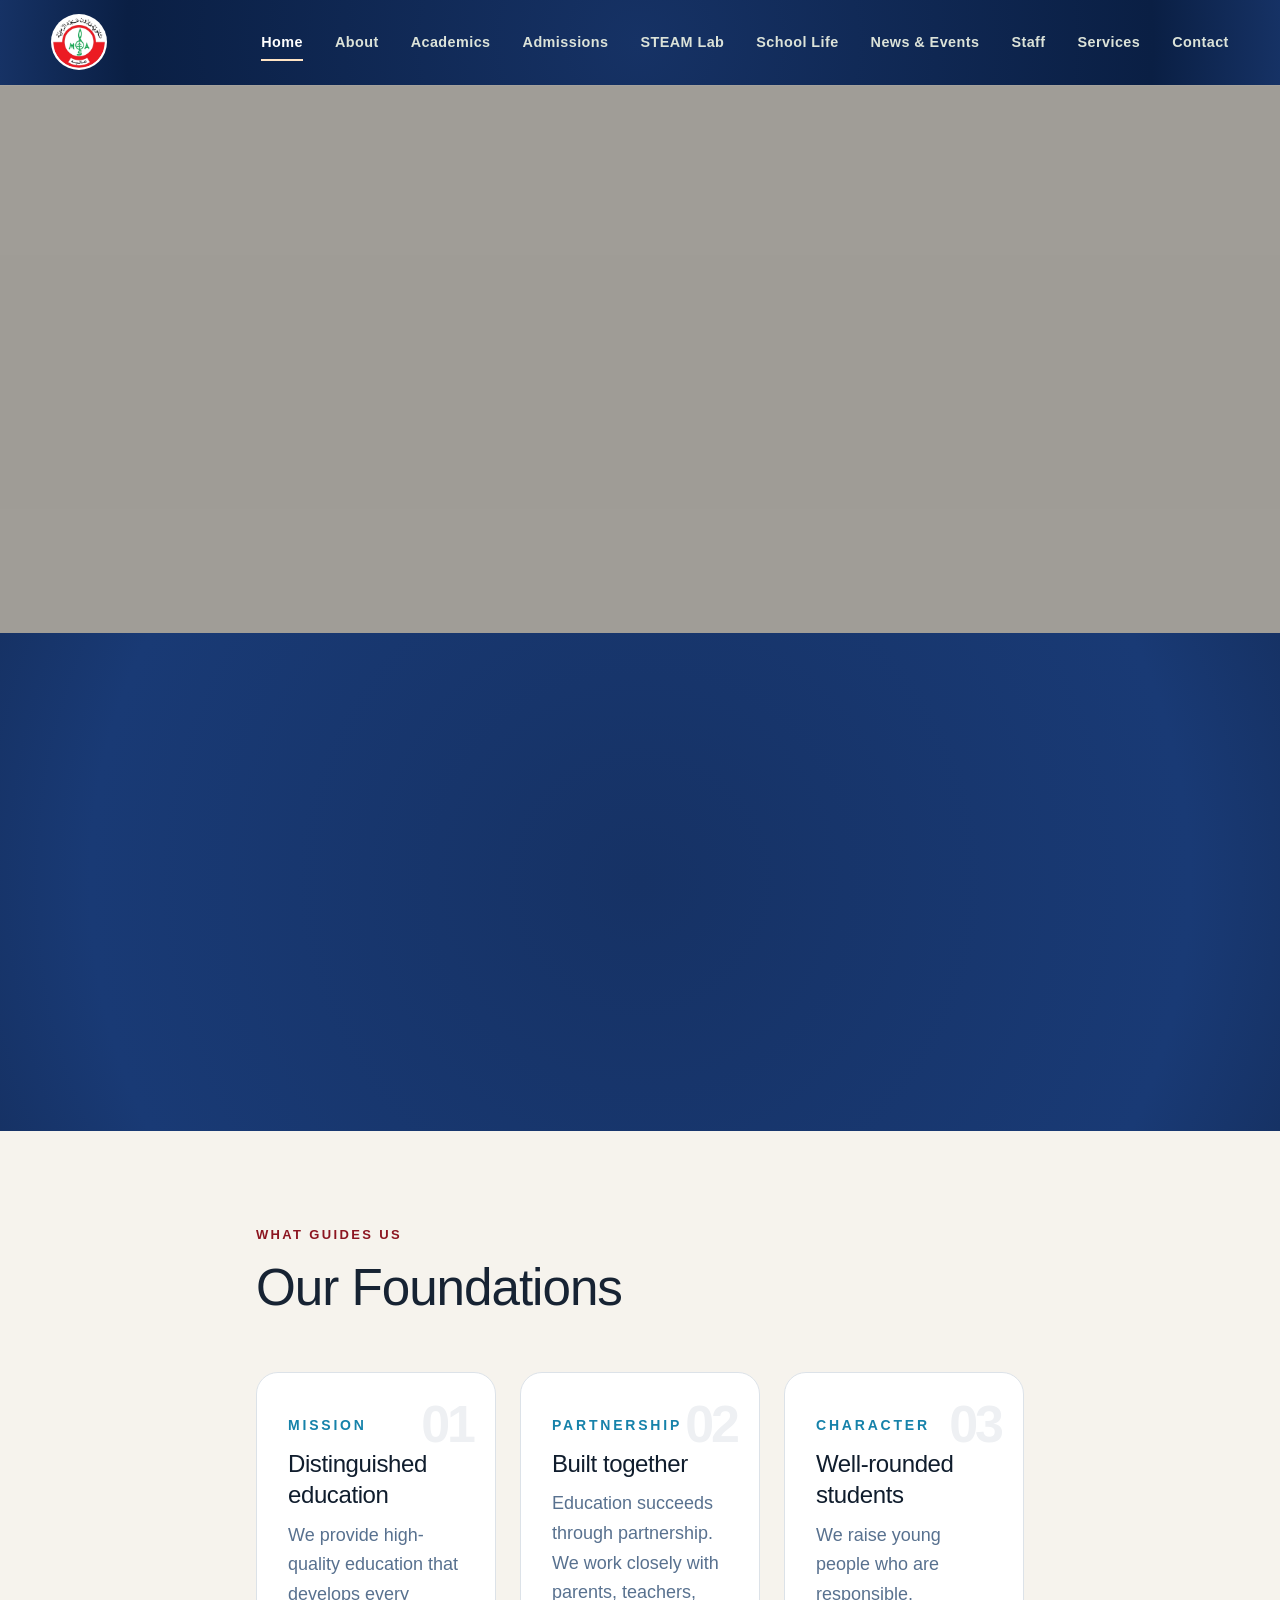
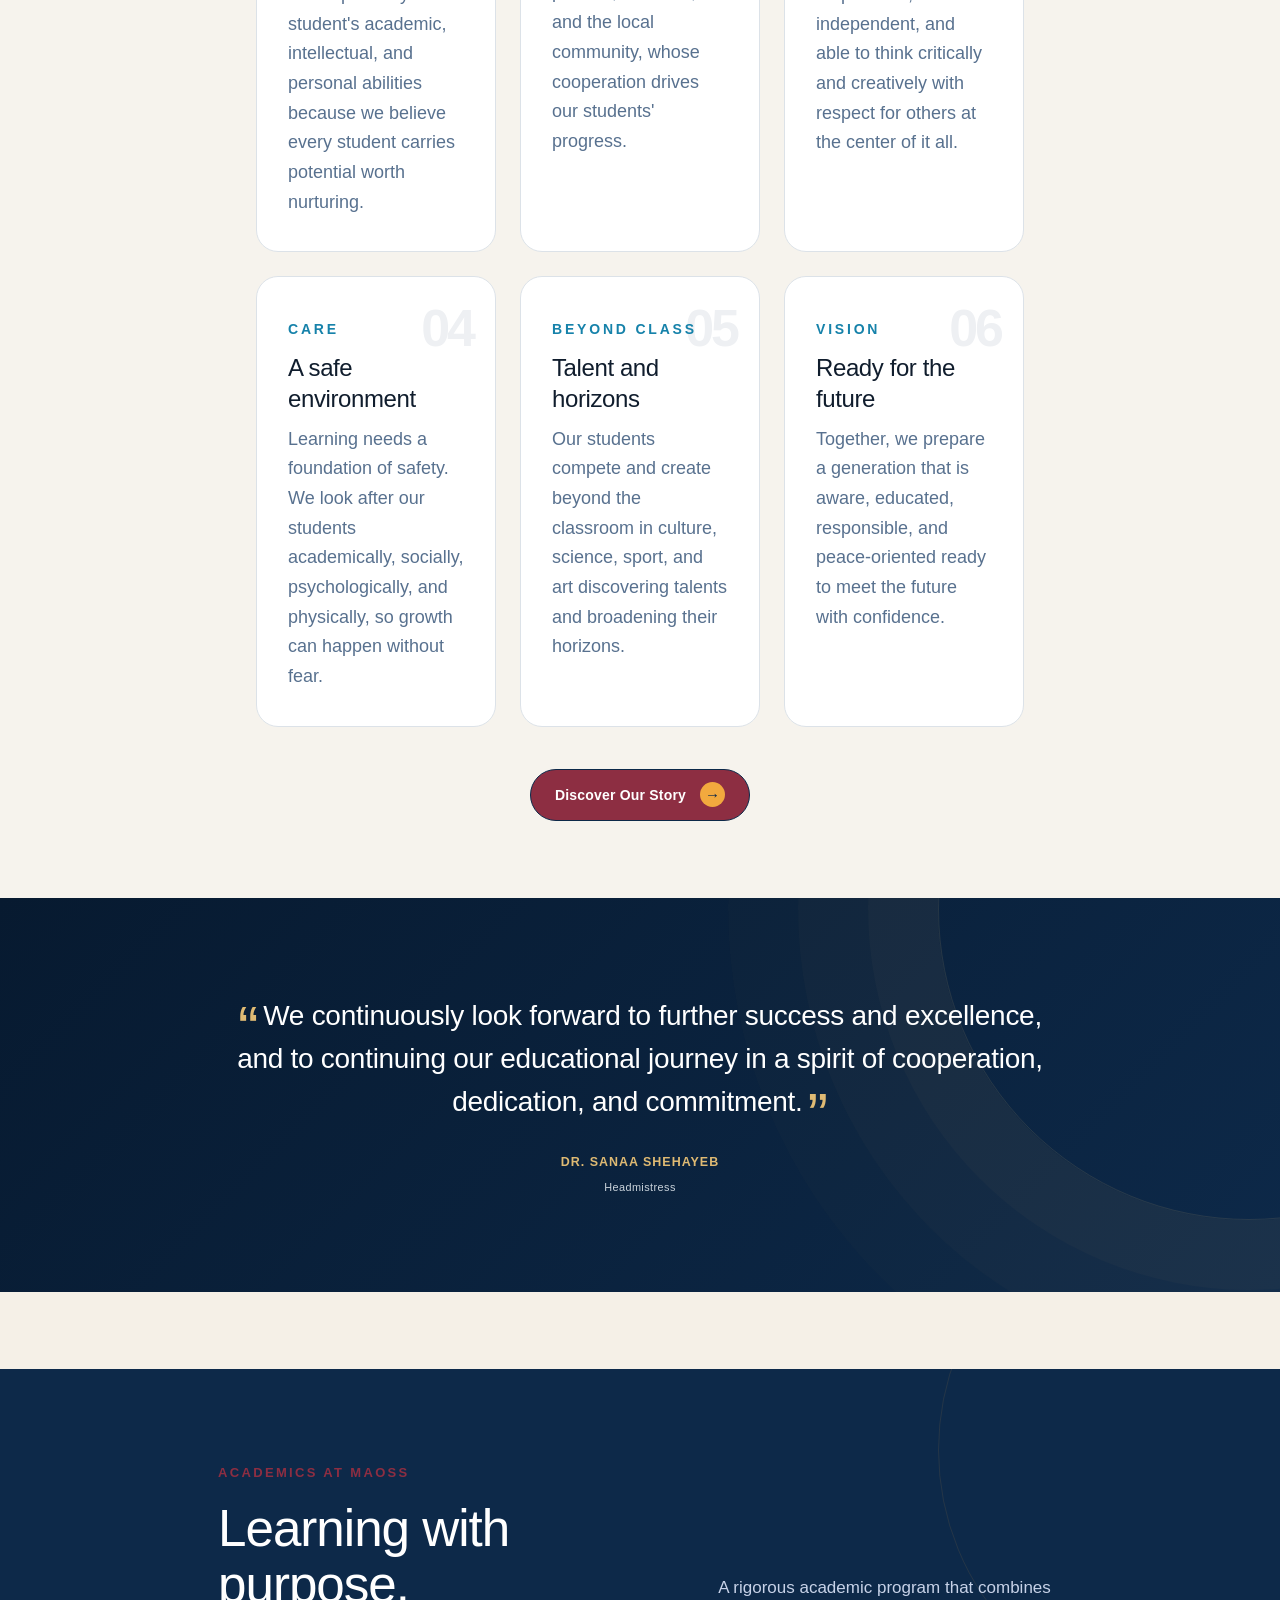
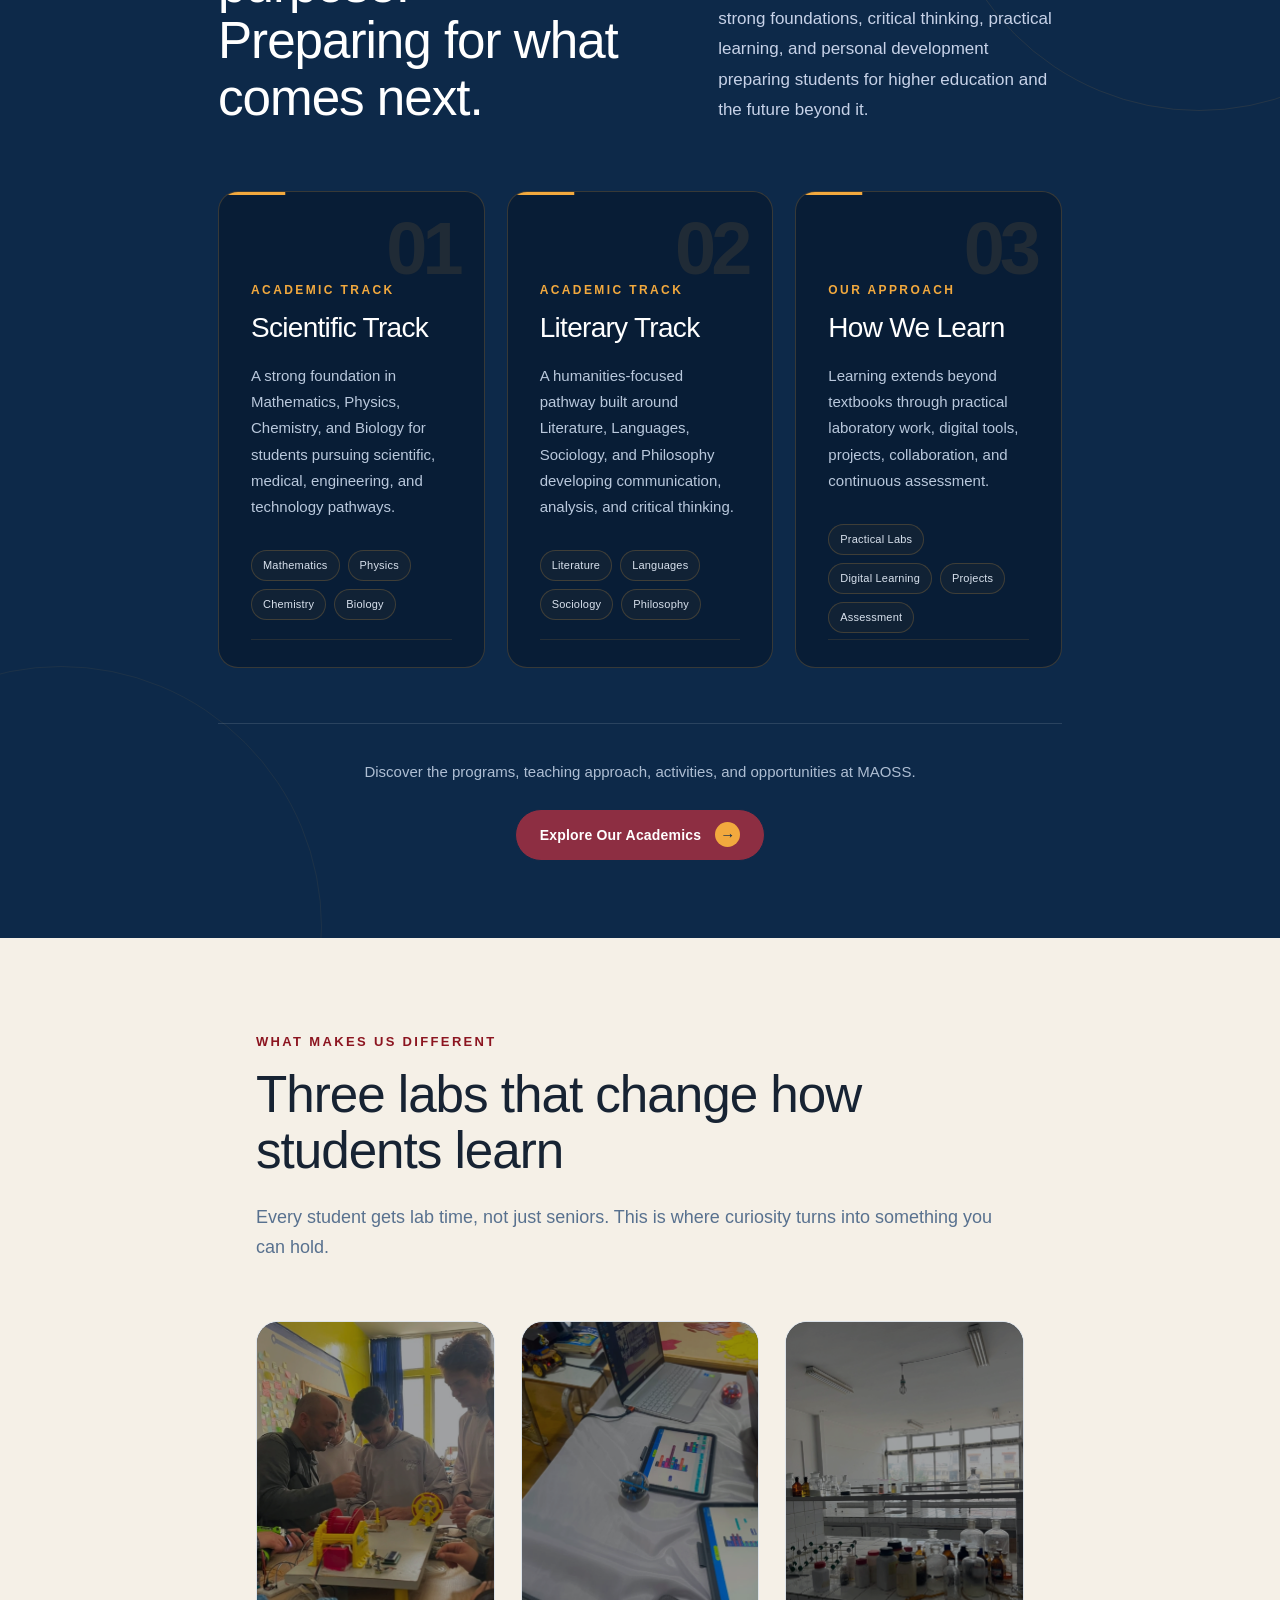
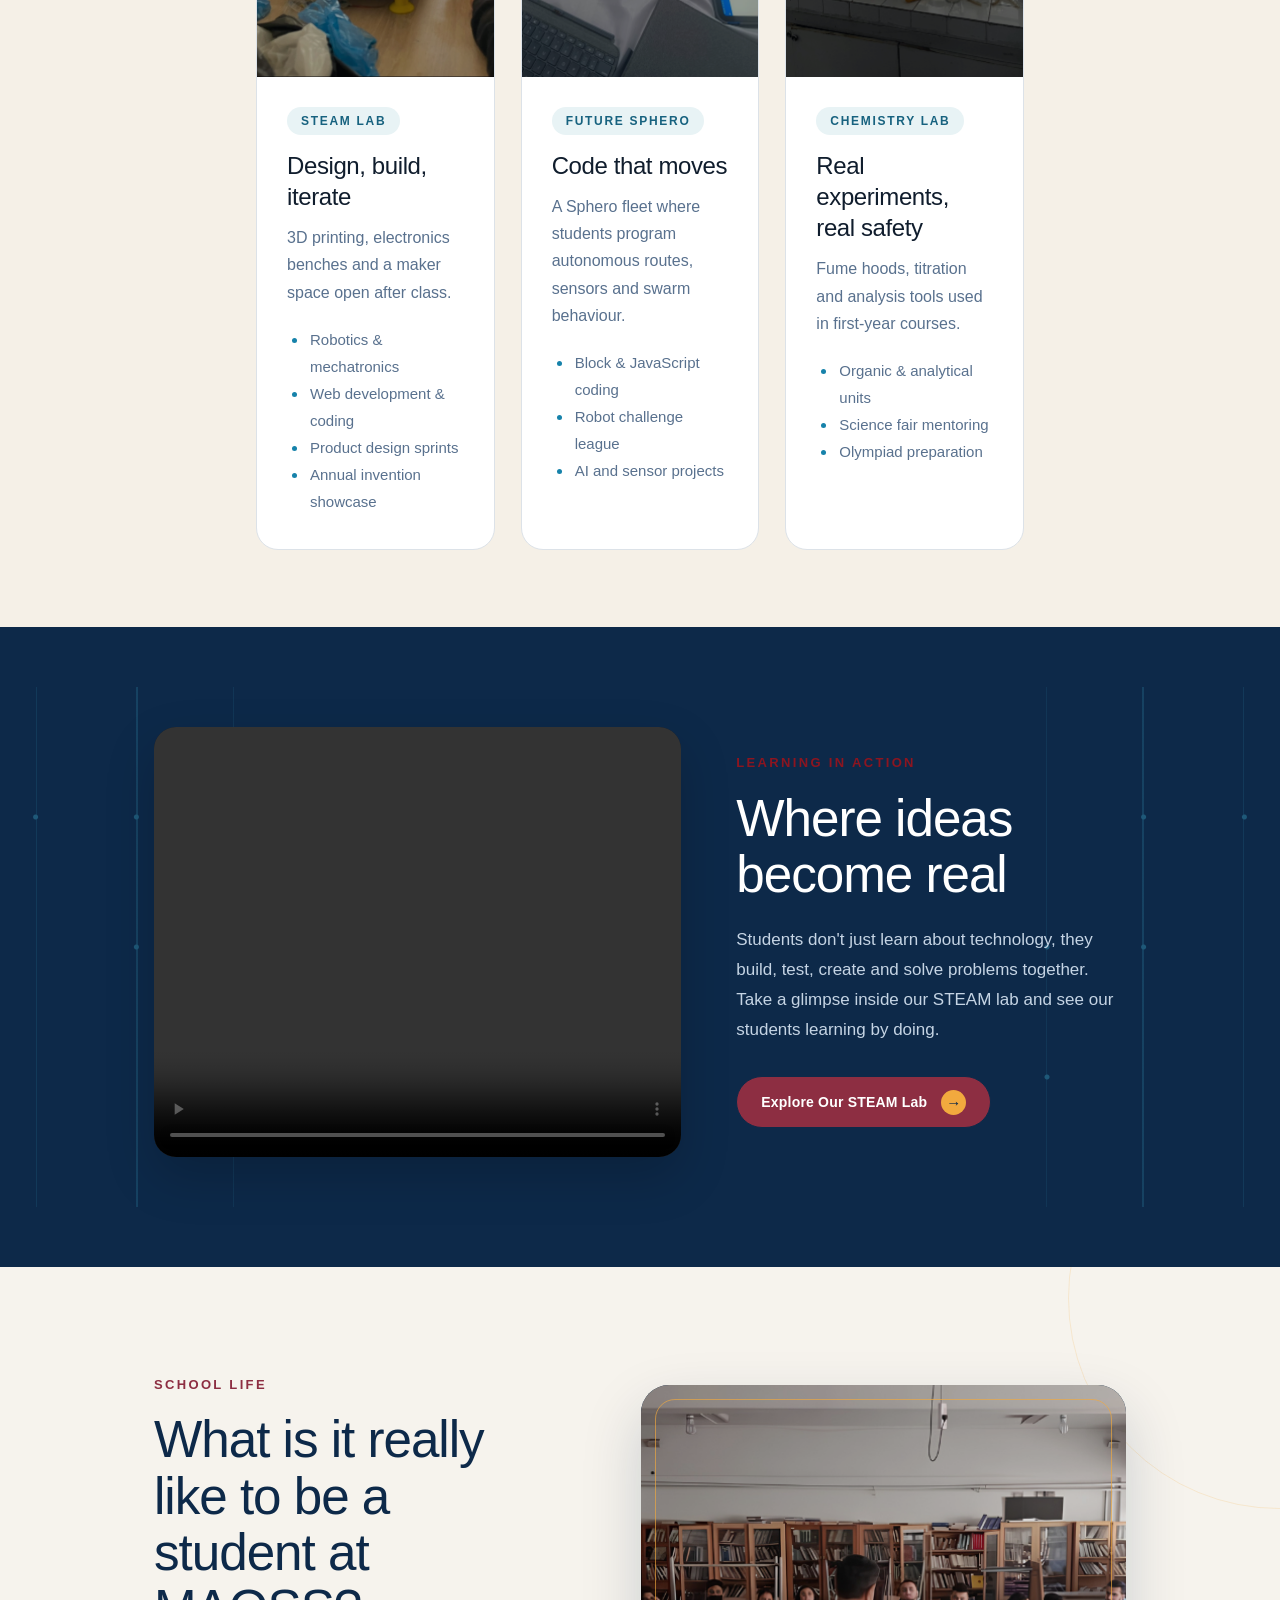
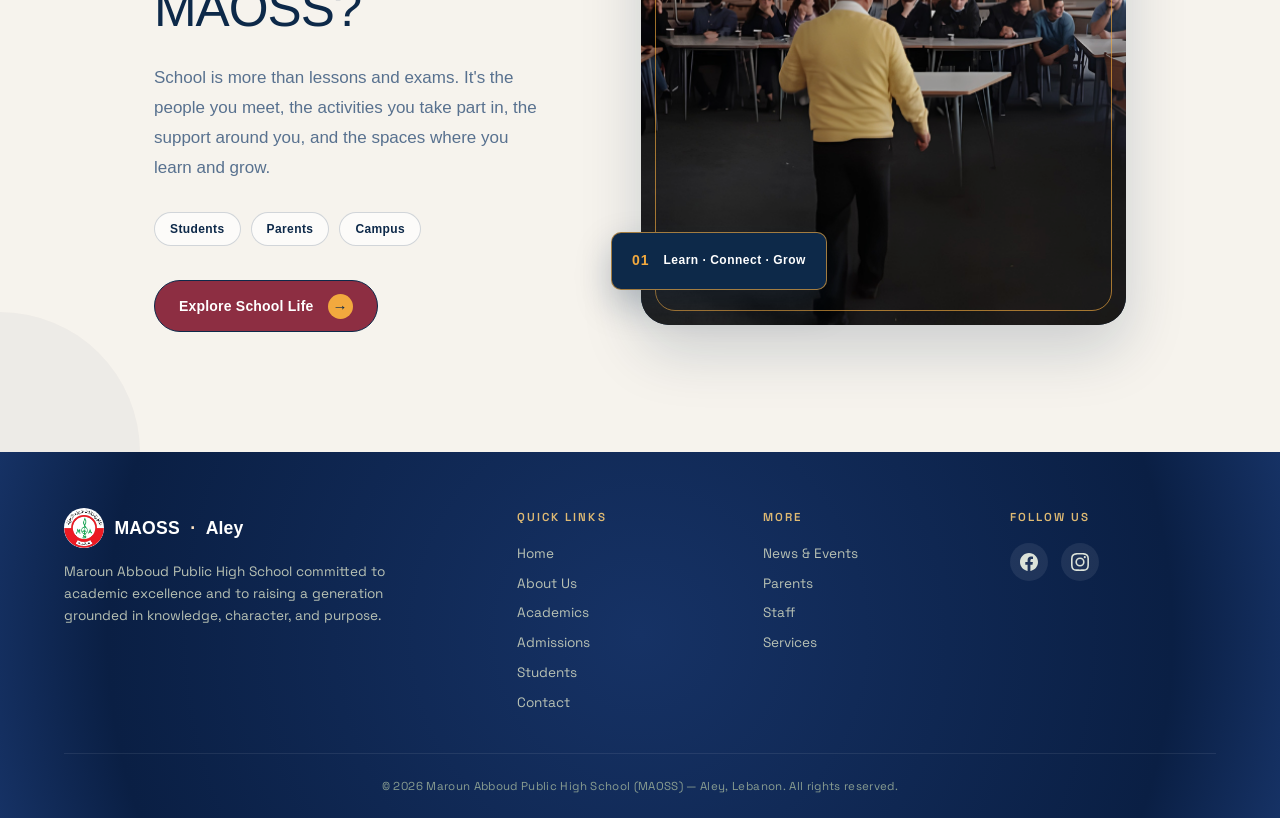
==== index.html @ d6399c9c "Update index.html" ====
<!DOCTYPE html>
<html lang="en">
<head>
<meta charset="UTF-8">
<meta name="viewport" content="width=device-width, initial-scale=1.0">
<title>Maroun Abboud Public High School — Aley</title>
<link rel="preconnect" href="https://fonts.googleapis.com">
 <link rel="icon" type="image/png" href="./assets/MAOSS-logo-circle.png">
<link rel="preconnect" href="https://fonts.gstatic.com" crossorigin>
<link href="https://fonts.googleapis.com/css2?family=Fraunces:opsz,wght@9..144,400;9..144,500;9..144,600&family=Source+Serif+4:opsz,wght@8..60,400;8..60,500&family=Space+Grotesk:wght@400;500;600&display=swap" rel="stylesheet">
<link rel="stylesheet" href="styles.css">
</head>
<body>

  <header class="site-header">
    <div class="nav-inner">
<a class="brand" href="index.html">
        <img src="./assets/MAOSS-logo-circle.png" alt="MAOSS Aley crest">
      </a>

      <nav class="nav-links">
        <a href="index.html" class="active">Home</a>
        <a href="about.html">About</a>
        <a href="academic.html">Academics</a>
        <a href="admission.html">Admissions</a>
        <a href="steam.html">STEAM Lab</a>
       
          <a href="students.html">School Life</a>
        <a href="news.html">News &amp; Events</a>
        <a href="staff.html">Staff</a>
        <a href="services.html">Services</a>
        <a href="contact.html">Contact</a>

      </nav>

      <button class="nav-toggle" id="navToggle" aria-expanded="false" aria-controls="navPanel" aria-label="Open menu">
        <span></span><span></span><span></span>
      </button>
    </div>
  </header>
<main>
  <div class="nav-backdrop" id="navBackdrop"></div>
  <div class="nav-panel" id="navPanel" aria-hidden="true">
    <nav>
      <a href="index.html" class="active">Home</a>
      <a href="about.html">About</a>
      <a href="academic.html">Academics</a>
<a href="admission.html">Admissions</a>
      <a href="steam.html">STEAM Lab</a>
    
       <a href="students.html">School Life</a>
      <a href="news.html">News &amp; Events</a>
      <a href="staff.html">Staff</a>
      <a href="services.html">Services</a>
      <a href="contact.html">Contact</a>
    </nav>
  </div>


  <section class="hero">
    <div class="hero-media">
      <video autoplay muted loop playsinline class="hero-video">
        <source src="./assets/Video-Project-11.mp4" type="video/mp4">
        Your browser does not support the video tag.
      </video>
    </div>
  </section>

<section class="steam-hero">
 
 
  <div class="steam-hero__content">
 
    <div class="steam-hero__lede">
      <h2 class="steam-hero__heading">MAOSS is Powered by Human Intelligence</h2>
      <p class="steam-hero__sub">
        Intellectual Curiosity, Student Engagement, and a Compassionate Community
        form the foundation of our human-centered approach to learning and nowhere
        is that more visible than in our STEAM Lab, where students build, test, and
        learn by doing.
      </p>
      <a href="students.html" class="steam-hero__cta">
        Explore Our STEAM Lab <span class="steam-hero__arrow">→</span>
      </a>
    </div>
 
    <div class="steam-hero__divider-col">
      <div class="steam-hero__divider-line"></div>
    </div>
 
    <div class="steam-hero__quote">
      <hr class="steam-hero__rule">
      <span class="steam-hero__quote-mark">&#8220;</span>
      <p>
        In this era of pervasive social media and technology, human interaction and
        connection are more important than ever. At MAOSS, our
        <span class="steam-hero__highlight">STEAM Lab</span> is where that connection
        becomes tangible, students design, build, and troubleshoot side by side,
        turning curiosity into something they can hold in their hands.
      </p>
      <div class="steam-hero__byline">
        <span class="steam-hero__name">Dr.Sanaa Shehayeb</span><span class="steam-hero__pipe">|</span><span class="steam-hero__role">Headmistress</span>
      </div>
      <hr class="steam-hero__rule">
    </div>
 
  </div>
 
</section>









  <section class="foundations">
    <div class="foundations-head">
      <p class="eyebrow">What guides us</p>
      <h2>Our Foundations</h2>
    </div>

    <div class="grid">
      <div class="card">
        <p class="eyebrow">Mission</p>
        <h3>Distinguished education</h3>
        <p>We provide high-quality education that develops every student's academic, intellectual, and personal abilities because we believe every student carries potential worth nurturing.</p>
      </div>

      <div class="card">
        <p class="eyebrow">Partnership</p>
        <h3>Built together</h3>
        <p>Education succeeds through partnership. We work closely with parents, teachers, and the local community, whose cooperation drives our students' progress.</p>
      </div>

      <div class="card">
        <p class="eyebrow">Character</p>
        <h3>Well-rounded students</h3>
        <p>We raise young people who are responsible, independent, and able to think critically and creatively with respect for others at the center of it all.</p>
      </div>

      <div class="card">
        <p class="eyebrow">Care</p>
        <h3>A safe environment</h3>
        <p>Learning needs a foundation of safety. We look after our students academically, socially, psychologically, and physically, so growth can happen without fear.</p>
      </div>

      <div class="card">
        <p class="eyebrow">Beyond class</p>
        <h3>Talent and horizons</h3>
        <p>Our students compete and create beyond the classroom in culture, science, sport, and art discovering talents and broadening their horizons.</p>
      </div>

      <div class="card">
        <p class="eyebrow">Vision</p>
        <h3>Ready for the future</h3>
        <p>Together, we prepare a generation that is aware, educated, responsible, and peace-oriented ready to meet the future with confidence.</p>
      </div>
    </div>
    <div class="foundations-cta">
  <a href="about.html" class="foundations-btn">
    Discover Our Story
    <span>→</span>
  </a>
</div>
  </section>

  <section class="closing">
    <div class="closing-inner">
      <blockquote>We continuously look forward to further success and excellence, and to continuing our educational journey in a spirit of cooperation, dedication, and commitment.</blockquote>
      <p class="signoff">Dr. Sanaa Shehayeb<span>Headmistress</span></p>
    </div>
  </section>



<!-- =========================================================
     ACADEMICS PREVIEW
     ========================================================= -->

<section class="academics-preview">

  <div class="academics-preview-inner">

    <!-- HEADER -->
    <div class="academics-preview-head">

      <div class="academics-preview-intro">

        <p class="eyebrow">Academics at MAOSS</p>

        <h2>
          Learning with purpose.<br>
          Preparing for what comes next.
        </h2>

      </div>

      <div class="academics-preview-description">

        <p>
          A rigorous academic program that combines strong foundations,
          critical thinking, practical learning, and personal development
          preparing students for higher education and the future beyond it.
        </p>

      </div>

    </div>


    <!-- ACADEMIC PATHWAYS -->
    <div class="academics-pathways">


      <!-- CARD 01 -->
      <article class="academic-card">

        <div class="academic-card-number">
          01
        </div>

        <div class="academic-card-content">

          <p class="academic-label">
            Academic Track
          </p>

          <h3>
            Scientific Track
          </h3>

          <p>
            A strong foundation in Mathematics, Physics, Chemistry,
            and Biology for students pursuing scientific, medical,
            engineering, and technology pathways.
          </p>

          <div class="academic-subjects">
            <span>Mathematics</span>
            <span>Physics</span>
            <span>Chemistry</span>
            <span>Biology</span>
          </div>

        </div>

        <div class="academic-card-line"></div>

      </article>


      <!-- CARD 02 -->
      <article class="academic-card">

        <div class="academic-card-number">
          02
        </div>

        <div class="academic-card-content">

          <p class="academic-label">
            Academic Track
          </p>

          <h3>
            Literary Track
          </h3>

          <p>
            A humanities-focused pathway built around Literature,
            Languages, Sociology, and Philosophy developing
            communication, analysis, and critical thinking.
          </p>

          <div class="academic-subjects">
            <span>Literature</span>
            <span>Languages</span>
            <span>Sociology</span>
            <span>Philosophy</span>
          </div>

        </div>

        <div class="academic-card-line"></div>

      </article>


      <!-- CARD 03 -->
      <article class="academic-card">

        <div class="academic-card-number">
          03
        </div>

        <div class="academic-card-content">

          <p class="academic-label">
            Our Approach
          </p>

          <h3>
            How We Learn
          </h3>

          <p>
            Learning extends beyond textbooks through practical
            laboratory work, digital tools, projects, collaboration,
            and continuous assessment.
          </p>

          <div class="academic-subjects">
            <span>Practical Labs</span>
            <span>Digital Learning</span>
            <span>Projects</span>
            <span>Assessment</span>
          </div>

        </div>

        <div class="academic-card-line"></div>

      </article>


    </div>


    <!-- BOTTOM CTA -->
    <div class="academics-preview-footer">

      <div class="academics-preview-footer-text">
        <p>
          Discover the programs, teaching approach,
          activities, and opportunities at MAOSS.
        </p>
      </div>

      <a href="academic.html" class="academics-btn">
        Explore Our Academics
        <span>→</span>
      </a>

    </div>


  </div>

</section>



  <section class="labs-section">

  <div class="labs-head">
    <p class="eyebrow">What makes us different</p>

    <h2>Three labs that change how<br>students learn</h2>

    <p class="labs-intro">
      Every student gets lab time, not just seniors. This is where curiosity turns into something you can hold.
    </p>
  </div>


  <div class="labs-grid">

    <!-- CARD 1 -->
    <div class="lab-card">

      <div class="lab-image placeholder">
         <img src="./assets/steam-lab2.jpeg" alt="Students working in a STEAM lab">
      </div>

      <div class="lab-content">

        <span class="lab-label">STEAM LAB</span>

        <h3>Design, build, iterate</h3>

        <p>
          3D printing, electronics benches and a maker space open after class.
        </p>

        <ul>
          <li>Robotics &amp; mechatronics</li>
           <li>Web development &amp; coding</li>
          <li>Product design sprints</li>
          <li>Annual invention showcase</li>
        </ul>

      </div>

    </div>


    <!-- CARD 2 -->
    <div class="lab-card">

      <div class="lab-image placeholder">
        <img src="./assets/sphero2.jpeg" alt="Students working with Sphero robots">
      </div>

      <div class="lab-content">

        <span class="lab-label">FUTURE SPHERO</span>

        <h3>Code that moves</h3>

        <p>
          A Sphero fleet where students program autonomous routes, sensors and swarm behaviour.
        </p>

        <ul>
          <li>Block &amp; JavaScript coding</li>
          <li>Robot challenge league</li>
          <li>AI and sensor projects</li>
        </ul>

      </div>

    </div>


    <!-- CARD 3 -->
    <div class="lab-card">

      <div class="lab-image placeholder">
      <img src="./assets/chem.jpeg" alt="Students conducting a chemistry experiment">
      </div>

      <div class="lab-content">

        <span class="lab-label">CHEMISTRY LAB</span>

        <h3>Real experiments, real safety</h3>

        <p>
          Fume hoods, titration and analysis tools used in first-year courses.
        </p>

        <ul>
          <li>Organic &amp; analytical units</li>
          <li>Science fair mentoring</li>
          <li>Olympiad preparation</li>
        </ul>

      </div>

    </div>

  </div>

</section>


<!-- =====================================================
     LEARNING IN ACTION
     ===================================================== -->

<section class="learning-action">

  <div class="learning-action-inner">

    <!-- VIDEO -->
    <div class="learning-video">

     <video controls>
  <source src="./assets/STEAM-Lab.mp4" type="video/mp4">
  Your browser does not support the video tag.
</video>

    </div>


    <!-- TEXT -->
    <div class="learning-content">

      <p class="eyebrow">Learning in action</p>

      <h2>Where ideas become real</h2>

      <p>
        Students don't just learn about technology, they build, test,
        create and solve problems together. Take a glimpse inside our
        STEAM lab and see our students learning by doing.
      </p>

     <a href="steam.html" class="learning-btn">
  Explore Our STEAM Lab
  <span>→</span>
</a>

    </div>

  </div>

</section>

<!-- =====================================================
     SCHOOL LIFE PREVIEW
     ===================================================== -->

<section class="school-life-preview">

  <div class="school-life-inner">

    <!-- TEXT -->
    <div class="school-life-content">

      <p class="school-life-eyebrow">School Life</p>

      <h2>
        What is it really like
        to be a student at MAOSS?
      </h2>

      <p class="school-life-intro">
        School is more than lessons and exams. It's the people
        you meet, the activities you take part in, the support
        around you, and the spaces where you learn and grow.
      </p>

      <div class="school-life-tags">
        <span>Students</span>
        <span>Parents</span>
        <span>Campus</span>
      </div>

      <a href="students.html" class="school-life-btn">
        Explore School Life
        <span>→</span>
      </a>

    </div>


    <!-- IMAGE -->
    <div class="school-life-image">

      <div class="school-life-image-frame">

        <img
          src="./assets/studingsection.png"
          alt="Students learning and connecting at MAOSS"
        >

      </div>

      <div class="school-life-image-label">
        <span>01</span>
        <p>Learn · Connect · Grow</p>
      </div>

    </div>

  </div>

</section>

</main>
  <footer class="site-footer">
    <div class="footer-inner">
<div class="footer-brand">
<a class="brand" href="index.html">
          <img src="./assets/MAOSS-logo-circle.png" alt="MAOSS Aley crest">
          MAOSS <em>·</em> Aley
        </a>
        <p>Maroun Abboud Public High School committed to academic excellence and to raising a generation grounded in knowledge, character, and purpose.</p>
      </div>
      <div class="footer-col">
        <h4>Quick Links</h4>
        <nav>
          <a href="index.html">Home</a>
          <a href="about.html">About Us</a>
          <a href="academic.html">Academics</a>
          <a href="admission.html">Admissions</a>
          <a href="students.html">Students</a>
          <a href="contact.html">Contact</a>
        </nav>
      </div>
      <div class="footer-col">
        <h4>More</h4>
        <nav>
          <a href="news.html">News &amp; Events</a>
          <a href="parent.html">Parents</a>
          <a href="staff.html">Staff</a>
          <a href="services.html">Services</a>
        </nav>
      </div>
      <div class="footer-social">
        <h4>Follow Us</h4>
        <div class="social-links">
          <a href="https://www.facebook.com/share/18xgTDXxEK/" class="social-link" target="_blank" rel="noopener noreferrer" aria-label="Facebook">
            <svg viewBox="0 0 24 24" xmlns="http://www.w3.org/2000/svg"><path d="M24 12.073c0-6.627-5.373-12-12-12s-12 5.373-12 12c0 5.99 4.388 10.954 10.125 11.854v-8.385H7.078v-3.47h3.047V9.43c0-3.007 1.792-4.669 4.533-4.669 1.312 0 2.686.235 2.686.235v2.953H15.83c-1.491 0-1.956.925-1.956 1.874v2.25h3.328l-.532 3.47h-2.796v8.385C19.612 23.027 24 18.062 24 12.073z"/></svg>
          </a>
          <a href="https://www.instagram.com/marounabboudss?igsh=MWlyanhwbDgzNGJ4Ng==" class="social-link" target="_blank" rel="noopener noreferrer" aria-label="Instagram">
            <svg viewBox="0 0 24 24" xmlns="http://www.w3.org/2000/svg"><path d="M12 2.163c3.204 0 3.584.012 4.85.07 3.252.148 4.771 1.691 4.919 4.919.058 1.265.069 1.645.069 4.849 0 3.205-.012 3.584-.069 4.849-.149 3.225-1.664 4.771-4.919 4.919-1.266.058-1.644.07-4.85.07-3.204 0-3.584-.012-4.849-.07-3.26-.149-4.771-1.699-4.919-4.92-.058-1.265-.07-1.644-.07-4.849 0-3.204.013-3.583.07-4.849.149-3.227 1.664-4.771 4.919-4.919 1.266-.057 1.645-.069 4.849-.069zM12 0C8.741 0 8.333.014 7.053.072 2.695.272.273 2.69.073 7.052.014 8.333 0 8.741 0 12c0 3.259.014 3.668.072 4.948.2 4.358 2.618 6.78 6.98 6.98C8.333 23.986 8.741 24 12 24c3.259 0 3.668-.014 4.948-.072 4.354-.2 6.782-2.618 6.979-6.98.059-1.28.073-1.689.073-4.948 0-3.259-.014-3.667-.072-4.947-.196-4.354-2.617-6.78-6.979-6.98C15.668.014 15.259 0 12 0zm0 5.838a6.162 6.162 0 100 12.324 6.162 6.162 0 000-12.324zM12 16a4 4 0 110-8 4 4 0 010 8zm6.406-11.845a1.44 1.44 0 100 2.881 1.44 1.44 0 000-2.881z"/></svg>
          </a>
        </div>
      </div>
    </div>
    <div class="footer-bottom">
&copy; 2026 Maroun Abboud Public High School (MAOSS) — Aley, Lebanon. All rights reserved.
    </div>
  </footer>

  <script src="script.js"></script>

</body>
</html>
---- styles.css ----
*{margin:0;padding:0;box-sizing:border-box;}

html{scroll-behavior:smooth;}

body{
  /*background:#dfe5f1;*/
  /*background:#f3f6fa;*/
  background:#f5f0e7;;
  color:#1C1B18;
  font-family:'Source Serif 4', serif;
  line-height:1.6;
}

a{color:inherit;text-decoration:none;}

:focus-visible{
  outline:2px solid #C41E2A;
  outline-offset:3px;
}

.eyebrow{
  font-family:'Space Grotesk', sans-serif;
  font-size:0.72rem;
  letter-spacing:0.18em;
  text-transform:uppercase;
  font-weight:600;



}

/* ---------- Site header / nav ---------- */
.site-header{
  position:sticky;
  top:0;
  z-index:60;
  /*background:#133d5d;*/
background: radial-gradient(circle at center, #163265 0%, #0A1F44 80%, #163265 100%);
  box-shadow:0 1px 0 rgba(255,255,255,0.06);
}
.nav-inner{
  display:flex;
  align-items:center;
  justify-content:space-between;
  padding:0.9rem clamp(1.2rem, 5vw, 3.2rem);
  max-width:82rem;
  margin:0 auto;
}
.brand{
  display:flex;
  align-items:center;
  gap:0.65rem;
  color:#FFFFFF;
  font-family:'Fraunces', serif;
  font-size:1.1rem;
  font-weight:600;
  letter-spacing:0.01em;
}
.brand img{
  height:40px;
  width:40px;
  border-radius:50%;
  background:#fff;
  flex-shrink:0;
}
/* Header logo only — larger white circle, no text */
.site-header .brand img{
  height:56px;
  width:56px;
  background:#fff;
  border:2px solid rgba(255,255,255,0.25);
}
.brand em{
  font-style:normal;
  color:bisque;
}

/* Footer brand logo stays small (and keeps its text) */
.footer-brand .brand img{
  height:40px;
  width:40px;
  border:none;
}

/* Desktop links */
.nav-links{
  display:none;
  align-items:center;
  gap:clamp(1.1rem, 2.6vw, 2rem);
  /*font-family:'Space Grotesk', sans-serif;*/
  font-family: 'Montserrat', sans-serif;
  font-size:0.9rem;
  letter-spacing:0.03em;
  font-weight:600;
}
.nav-links a{
  position:relative;
  color:#DCE3D9;
  padding:0.3rem 0;
}
.nav-links a::after{
  content:"";
  position:absolute;
  left:0; bottom:-2px;
  width:0; height:1.5px;
  background:bisque;
  transition:width 0.25s ease;
}
.nav-links a:hover, .nav-links a.active{color:#fff;}
.nav-links a:hover::after, .nav-links a.active::after{width:100%;}
@media(min-width:900px){
  .nav-links{display:flex;}
}

/* Hamburger toggle (mobile only) */
.nav-toggle{
  display:flex;
  flex-direction:column;
  justify-content:center;
  gap:5px;
  width:38px;
  height:34px;
  background:none;
  border:none;
  cursor:pointer;
  padding:0;
}
.nav-toggle span{
  display:block;
  width:100%;
  height:2px;
  background:#FFFFFF;
  border-radius:1px;
  transition:transform 0.3s ease, opacity 0.3s ease;
}
.nav-toggle.is-open span:nth-child(1){transform:translateY(7px) rotate(45deg);}
.nav-toggle.is-open span:nth-child(2){opacity:0;}
.nav-toggle.is-open span:nth-child(3){transform:translateY(-7px) rotate(-45deg);}


@media(min-width:900px){
  .nav-toggle{display:none;}
}

/* Mobile off-canvas panel */
.nav-backdrop{
  position:fixed;
  inset:0;
  background:rgba(10,30,20,0.55);
  opacity:0;
  pointer-events:none;
  transition:opacity 0.3s ease;
  z-index:55;
}
.nav-backdrop.is-open{opacity:1;pointer-events:auto;}

.nav-panel{
  position:fixed;
  top:0; right:0;
  height:100vh;
  width:min(78vw, 320px);
  background:#FFFFFF;
  transform:translateX(100%);
  transition:transform 0.35s cubic-bezier(0.4,0,0.2,1);
  z-index:58;
  padding:5.5rem 1.8rem 2rem;
  overflow-y:auto;
  box-shadow:-10px 0 32px rgba(0,0,0,0.18);
}
.nav-panel.is-open{transform:translateX(0);}
.nav-panel nav{
  display:flex;
  flex-direction:column;
  gap:0.15rem;
}
.nav-panel a{
  font-family: 'Montserrat', sans-serif;
  font-size:1.05rem;
  color:#1C1B18;
  padding:0.85rem 0;
  border-bottom:1px solid #EDE8DA;
}
.nav-panel a.active{color:#C41E2A;}
@media(min-width:900px){
  .nav-panel, .nav-backdrop{display:none;}
}

/* ---------- Hero ---------- */
/* ---------- Hero Base Styles ---------- */
.hero {
  position: relative;
  width: 100%;
  
 
  aspect-ratio: 21 / 9; 
  
  display: flex;
  align-items: center;
  justify-content: center;
  overflow: hidden;
  color: #FFFFFF;
}

.hero-media {
  position: absolute;
  inset: 0;
  z-index: 0;
  width: 100%;
  height: 100%;
}

.hero-media video {
  width: 100%;
  height: 100%;
  
  object-fit: cover; 
  object-position: 50% 75%;
  display: block;
}

/* Dark overlay */
.hero-media::after {
  content: "";
  position: absolute;
  inset: 0;
  background: rgba(0, 0, 0, 0.35);
  z-index: 1;
  pointer-events: none;
}
/* ---------- Mobile Optimization ---------- */
@media (max-width: 768px) {
  .hero {
    /* Gives mobile screens a taller frame so horizontal/vertical videos stand out */
    aspect-ratio: 4 / 3; 
    min-height:280px;
  }

  .hero-media video {
    /* Ensures entire video frame stays intact on smaller screens */
    object-fit:cover;
  }
}


/*-----------------------STEAM SECTION---------------------------------*/




.steam-hero {
  --navy-deep:   #081736;
  --navy:        #1A365D;
  --navy-soft:   #0F2A5C;
  --gold:        #F2A93E;
  --white:       #FFFFFF;
  --white-muted: #C7D2E8;
  --white-faint: rgba(255,255,255,0.55);

  position: relative;
  width: 100%;
  background: radial-gradient(circle at center, #163265 0%, #193a75 80%, #163265 100%);
  font-family: 'Montserrat', sans-serif;
  color: var(--white);
  overflow-x: hidden;
}

/* Content Layout Grid */
.steam-hero__content {
  position: relative;
  max-width: 1240px;
  margin: 0 auto;
  padding: 64px 32px 88px;
  display: grid;
  grid-template-columns: 1fr auto 1fr;
  gap: 56px;
  align-items: start;
}

.steam-hero__lede { padding-top: 8px; }

.steam-hero__heading {
  font-family: 'Montserrat', sans-serif;
  font-weight: 700;
  font-size: clamp(2rem, 3vw, 2.7rem);
  line-height: 1.18;
  letter-spacing: -0.01em;
  margin-bottom: 26px;
}

.steam-hero__sub {
  font-size: 1.02rem;
  line-height: 1.65;
  color: var(--white-muted);
  max-width: 420px;
  margin-bottom: 34px;
}

/*.steam-hero__cta {
  display: inline-flex;
  align-items: center;
  gap: 10px;
  background: #8d2e42;
  color: #ffffff;
  font-family: 'Work Sans', sans-serif;
  font-weight: 600;
  font-size: 0.95rem;
  padding: 14px 24px;
  border-radius: 10px;
  text-decoration: none;
  border: none;
  cursor: pointer;
  letter-spacing: 0.01em;
  box-shadow: 0 0 20px rgba(255, 255, 255, 0.3);
  transition: background 0.25s ease, padding-right 0.25s ease, box-shadow 0.25s ease, transform 0.25s ease;
}

.steam-hero__cta:hover {
  padding-right: 30px;
  box-shadow: 0 0 30px rgba(255, 255, 255, 0.55);
}

.steam-hero__arrow {
  display: inline-block;
  transition: transform 0.25s ease;
}

.steam-hero__cta:hover .steam-hero__arrow { 
  transform: translateX(4px); 
}*/
/* =========================================================
   STEAM HERO CTA
   ========================================================= */

.steam-hero__cta {
  display: inline-flex;
  align-items: center;
  justify-content: center;
  gap: 14px;

  min-height: 52px;
  padding: 0 24px;

  background: #8d2e42;
  color: #ffffff;

  border: 1px solid #0d2949;
  border-radius: 999px;

  font-family: 'Montserrat', sans-serif;
  font-size: 14px;
  font-weight: 600;

  letter-spacing: 0.2px;
  text-decoration: none;

  transition:
    background 0.3s ease,
    color 0.3s ease,
    transform 0.3s ease,
    box-shadow 0.3s ease;
}


/* =========================================================
   GOLD ARROW CIRCLE
   ========================================================= */

.steam-hero__arrow {
  display: inline-flex;
  align-items: center;
  justify-content: center;

  width: 25px;
  height: 25px;

  background: #f2a93e;
  color: #0d2949;

  border-radius: 50%;

  font-size: 15px;
  line-height: 1;

  transition:
    transform 0.3s ease,
    background 0.3s ease;
}


/* =========================================================
   HOVER
   ========================================================= */

.steam-hero__cta:hover {
  background: #f2a93e;
  color: #0d2949;

  transform: translateY(-3px);

  box-shadow:
    0 12px 28px rgba(13, 41, 73, 0.18);
}

.steam-hero__cta:hover .steam-hero__arrow {
  background: #0d2949;
  color: #f2a93e;

  transform: translateX(4px);
}

/* Divider Line */
.steam-hero__divider-col {
  display: flex;
  align-items: stretch;
  justify-content: center;
  min-height: 100%;
}

/* Quote Side Formatting */
.steam-hero__quote { padding-top: 8px; }

.steam-hero__rule {
  border: none;
  border-top: 1px solid rgba(255,255,255,0.18);
  margin: 0 0 26px 0;
  width: 100%;
}

.steam-hero__rule + .steam-hero__quote-mark { margin-top: 0; }
.steam-hero__quote .steam-hero__rule:last-child { margin: 26px 0 0 0; }

.steam-hero__quote-mark {
  color: #8d2e42;
  font-family: 'Fraunces', serif;
  font-size: 2.9rem;
  line-height: 1;
  display: block;
  margin-bottom: 6px;
}

.steam-hero__quote p {
  font-size: 1.05rem;
  line-height: 1.75;
  color: var(--white);
  font-style:italic;
}

.steam-hero__highlight {
  color: var(--gold);
  font-weight: 600;
}

.steam-hero__byline {
  margin-top: 22px;
  font-size: 0.92rem;
}

.steam-hero__name { font-weight: 600; color: var(--white); }
.steam-hero__role { color: var(--white-faint); margin-left: 8px; }
.steam-hero__pipe { color: var(--gold); margin: 0 8px; }


/* ==========================================================================
   SCROLL ANIMATIONS SETUP (INITIAL HIDDEN STATES)
   ========================================================================== */

/* Left Side: Off-screen to the Left (-30px) */
.steam-hero__heading,
.steam-hero__sub,
.steam-hero__cta {
  opacity: 0;
  transform: translateX(-30px);
  transition: opacity 0.8s cubic-bezier(0.16, 1, 0.3, 1),
              transform 0.8s cubic-bezier(0.16, 1, 0.3, 1);
}

/* Divider: Height at 0% */
.steam-hero__divider-line {
  width: 2px;
  background: var(--gold);
  height: 0%;
  transition: height 0.9s cubic-bezier(0.16, 1, 0.3, 1);
}

/* Right Side: Off-screen to the Right (30px) */
.steam-hero__quote {
  opacity: 0;
  transform: translateX(30px);
  transition: opacity 0.8s cubic-bezier(0.16, 1, 0.3, 1),
              transform 0.8s cubic-bezier(0.16, 1, 0.3, 1);
}

/* Stagger Delays for Smooth Sequencing */
.steam-hero__heading      { transition-delay: 0.10s; }
.steam-hero__sub          { transition-delay: 0.25s; }
.steam-hero__cta          { transition-delay: 0.40s; }
.steam-hero__divider-line { transition-delay: 0.30s; }
.steam-hero__quote        { transition-delay: 0.35s; }


/* ==========================================================================
   ACTIVE STATE (WHEN SCROLLED INTO VIEW)
   ========================================================================== */

.steam-hero.in-view .steam-hero__heading,
.steam-hero.in-view .steam-hero__sub,
.steam-hero.in-view .steam-hero__cta,
.steam-hero.in-view .steam-hero__quote {
  opacity: 1;
  transform: translateX(0);
}

.steam-hero.in-view .steam-hero__divider-line {
  height: 100%;
}


/* ==========================================================================
   RESPONSIVE & ACCESSIBILITY MEDIA QUERIES
   ========================================================================== */

@media (max-width: 900px) {
  .steam-hero__content {
    grid-template-columns: 1fr;
    gap: 0;
    padding: 36px 24px 56px;
    text-align: center;
  }
  .steam-hero__heading { font-size: 1.7rem; }
  .steam-hero__sub { margin: 0 auto 26px; }
  .steam-hero__cta { margin: 0 auto 30px; }
  .steam-hero__divider-col { margin: 0 0 24px; }
  .steam-hero__quote { text-align: left; }

  /* Mobile Slide Direction Adjustments (Upward instead of sideways) */
  .steam-hero__heading,
  .steam-hero__sub,
  .steam-hero__cta,
  .steam-hero__quote {
    transform: translateY(20px);
  }

  .steam-hero.in-view .steam-hero__heading,
  .steam-hero.in-view .steam-hero__sub,
  .steam-hero.in-view .steam-hero__cta,
  .steam-hero.in-view .steam-hero__quote {
    transform: translateY(0);
  }

  .steam-hero__divider-line {
    width: 0%;
    height: 2px;
    margin: 0 auto;
    transition: width 0.9s cubic-bezier(0.16, 1, 0.3, 1);
  }

  .steam-hero.in-view .steam-hero__divider-line {
    width: 60%;
    height: 2px;
  }
}

@media (prefers-reduced-motion: reduce) {
  .steam-hero__heading,
  .steam-hero__sub,
  .steam-hero__cta,
  .steam-hero__quote,
  .steam-hero__divider-line {
    opacity: 1 !important;
    transform: none !important;
    height: 100% !important;
    transition: none !important;
  }
}
 
/* ---------- Quote block ---------- */
.steam-hero__quote{ padding-top:8px; }
 
.steam-hero__rule{
  border:none;
  border-top:1px solid rgba(255,255,255,0.18);
  margin:0 0 26px 0;
  width:100%;
  opacity:0;
  animation:steamFadeOnly 0.6s ease-out forwards;
  animation-delay:0.55s;
}
.steam-hero__rule + .steam-hero__quote-mark{ margin-top:0; }
.steam-hero__quote .steam-hero__rule:last-child{ margin:26px 0 0 0; }
 
.steam-hero__quote-mark{
  color:#8d2e42;
  font-family:'Fraunces', serif;
  font-size:2.9rem;
  line-height:1;
  display:block;
  margin-bottom:6px;
  opacity:0;
  animation:steamFadeOnly 0.6s ease-out forwards;
  animation-delay:0.4s;
}
 
.steam-hero__quote p{
  font-size:1.05rem;
  line-height:1.75;
  color:var(--white);
  opacity:0;
  transform:translateY(10px);
  animation:steamRiseIn 0.7s ease-out forwards;
  animation-delay:0.5s;
}
 
.steam-hero__highlight{
  color:var(--gold);
  font-weight:600;
 /*color: transparent;
  background-color: #962d43;
  -webkit-background-clip: text;
  background-clip: text;
  White inset glow cast inside the letter outlines 
  filter: drop-shadow(0px 0px 1px rgba(255, 255, 255, 0.4));
  font-weight: 900;
  font-size: 1.2rem;*/
}
 
.steam-hero__byline{
  margin-top:22px;
  font-size:0.92rem;
  opacity:0;
  animation:steamFadeOnly 0.6s ease-out forwards;
  animation-delay:0.7s;
}
.steam-hero__name{ font-weight:600; color:var(--white); }
.steam-hero__role{ color:var(--white-faint); margin-left:8px; }
.steam-hero__pipe{ color:var(--gold); margin:0 8px; }
 
/* ---------- Keyframes ---------- */
@keyframes steamRiseIn{
  to{ opacity:1; transform:translateY(0); }
}
@keyframes steamFadeOnly{
  to{ opacity:1; }
}
@keyframes steamGrowLine{
  to{ height:100%; }
}
 
/* ---------- Responsive: stack like mobile screenshot ---------- */
@media (max-width:900px){
  .steam-hero__content{
    grid-template-columns:1fr;
    gap:0;
    padding:36px 24px 56px;
    text-align:center;
  }
  .steam-hero__heading{ font-size:1.7rem; }
  .steam-hero__sub{ margin:0 auto 26px; }
  .steam-hero__cta{ margin:0 auto 30px; }
  .steam-hero__divider-col{ margin:0 0 24px; }
  .steam-hero__divider-line{
    width:60%;
    height:2px;
    margin:0 auto;
    animation:steamGrowLineH 0.9s ease-out forwards;
    animation-delay:0.5s;
  }
  @keyframes steamGrowLineH{ to{ width:60%; } }
  .steam-hero__quote{ text-align:left; }
  .steam-hero__media{ height:34vh; }
}
 
@media (prefers-reduced-motion: reduce){
  .steam-hero__heading, .steam-hero__sub, .steam-hero__cta, .steam-hero__quote p,
  .steam-hero__rule, .steam-hero__quote-mark, .steam-hero__byline, .steam-hero__divider-line{
    animation:none !important;
    opacity:1 !important;
    transform:none !important;
    height:100% !important;
    width:60% !important;
  }
}
























/* ---------- Foundations ---------- */
/* ---------- Foundations Section Base ---------- 
.foundations {
  padding: clamp(4rem, 8vw, 6rem) clamp(1.5rem, 5vw, 4rem) clamp(3rem, 6vw, 5rem);
  max-width: 72rem;
  margin: 0 auto;
}

.foundations-head {
  text-align: center;
  max-width: 34rem;
  margin: 0 auto 3rem;
  
  /* Initial state for scroll animation 
  opacity: 0;
  transform: translateY(20px);
  transition: opacity 0.8s ease, transform 0.8s ease;
}

.foundations-head .eyebrow {
  color: #8C1520;
  font-size: 0.9rem;
}

.foundations-head h2 {
  font-family: 'Montserrat', sans-serif;
  font-weight: 700;
  font-size: clamp(1.7rem, 3.2vw, 2.3rem);
  margin-top: 0.6rem;
  color: #2D3748;
}


.grid {
  display: grid;
  grid-template-columns: repeat(1, minmax(0, 1fr));
  gap: 1.4rem;
}

@media (min-width: 640px) {
  .grid {
    grid-template-columns: repeat(2, minmax(0, 1fr));
  }
}

@media (min-width: 980px) {
  .grid {
    grid-template-columns: repeat(3, minmax(0, 1fr));
  }
}


.card {
  background: #FFFFFF;
  border: 1px solid #E2DBC7;
  border-top: 4px solid #517fbb;
  padding: 1.9rem 1.7rem 2.1rem;
  
   Initial state for scroll animation + hover transition support 
  opacity: 0;
  transform: translateY(35px);
  transition: opacity 0.7s cubic-bezier(0.16, 1, 0.3, 1), 
              transform 0.7s cubic-bezier(0.16, 1, 0.3, 1),
              border-color 0.25s ease, 
              box-shadow 0.25s ease;
}

.card:hover {
  transform: translateY(-3px) !important;
  border-top-color: #f2a93e;
  box-shadow: 0 14px 28px -18px rgba(20, 42, 34, 0.35);
}

.card .eyebrow {
  color: #C41E2A;
}

.card h3 {
  font-family: 'Montserrat', sans-serif;
  font-weight: 500;
  font-size: 1.2rem;
  margin: 0.5rem 0 0.7rem;
  color: #1C1B18;
}

.card p {
  font-size: 0.96rem;
  color: #4B4A44;
  font-family: 'Montserrat', sans-serif;
}

*/

/*------------------------Option2------------------------------*/

/*.foundations{
  position:relative;
  padding: clamp(4rem, 8vw, 6rem) clamp(1.5rem, 5vw, 4rem) clamp(3rem, 6vw, 5rem);
  max-width: 72rem;
  margin: 0 auto;
  overflow:hidden; 
}
 

.foundations::before,
.foundations::after{
  content:"";
  position:absolute;
  border-radius:50%;
  filter:blur(60px);
  z-index:-1;
  pointer-events:none;
  will-change: transform, filter;
}
.foundations::before{
  width:22rem; height:22rem;
  top:-4rem; left:-6rem;
  background:rgba(140,21,32,0.16);
  animation: floatBlobA 16s ease-in-out infinite;
}
.foundations::after{
  width:26rem; height:26rem;
  bottom:-6rem; right:-8rem;
  background:rgba(242,169,62,0.18);
  animation: floatBlobB 19s ease-in-out infinite;
}
 
@keyframes floatBlobA{
  0%   { transform: translate(0, 0) scale(1);       filter: blur(60px) hue-rotate(0deg); }
  33%  { transform: translate(1.4rem, 1rem) scale(1.08); filter: blur(64px) hue-rotate(-8deg); }
  66%  { transform: translate(-0.6rem, 1.8rem) scale(0.96); filter: blur(56px) hue-rotate(6deg); }
  100% { transform: translate(0, 0) scale(1);       filter: blur(60px) hue-rotate(0deg); }
}
 
@keyframes floatBlobB{
  0%   { transform: translate(0, 0) scale(1);        filter: blur(60px) hue-rotate(0deg); }
  33%  { transform: translate(-1.6rem, -1.2rem) scale(0.94); filter: blur(56px) hue-rotate(10deg); }
  66%  { transform: translate(1rem, -0.6rem) scale(1.1);  filter: blur(66px) hue-rotate(-6deg); }
  100% { transform: translate(0, 0) scale(1);        filter: blur(60px) hue-rotate(0deg); }
}
 

.foundations-head {
  text-align: center;
  max-width: 34rem;
  margin: 0 auto 3rem;
  position:relative;
 
  opacity: 0;
  transform: translateY(20px);
  transition: opacity 0.8s ease, transform 0.8s ease;
}
 
.foundations-head.is-visible{
  opacity:1;
  transform:translateY(0);
}
 
.foundations-head .eyebrow {
  color: #8C1520;
  font-family: 'Montserrat', sans-serif;
  font-weight: 600;
  font-size: 0.9rem;
  letter-spacing: 0.08em;
  text-transform: uppercase;
}
 
.foundations-head h2 {
  font-family: 'Montserrat', sans-serif;
  font-weight: 700;
  font-size: clamp(1.7rem, 3.2vw, 2.3rem);
  margin-top: 0.6rem;
  color: #2D3748;
}
 

.grid {
  display: grid;
  grid-template-columns: repeat(1, minmax(0, 1fr));
  gap: 1.4rem;
  position:relative;
}
 
@media (min-width: 640px) {
  .grid { grid-template-columns: repeat(2, minmax(0, 1fr)); }
}
 
@media (min-width: 980px) {
  .grid { grid-template-columns: repeat(3, minmax(0, 1fr)); }
}
 

.card {
  background: rgba(10, 25, 47, 0.75);
  backdrop-filter: blur(12px);
  -webkit-backdrop-filter: blur(12px);
 
  border: 1px solid rgba(242, 169, 62, 0.25);
  border-top: 3px solid #F2A93E;
  border-radius: 12px;
 
  padding: 2rem 1.8rem 2.2rem;
 
  opacity: 0;
  transform: translateY(35px);
  transition: opacity 0.7s cubic-bezier(0.16, 1, 0.3, 1),
              transform 0.7s cubic-bezier(0.16, 1, 0.3, 1),
              border-color 0.3s ease,
              box-shadow 0.3s ease,
              background 0.3s ease;
}
 
.card.is-visible{
  opacity:1;
  transform:translateY(0);
}
 

.card:nth-child(1).is-visible{ transition-delay:0.05s; }
.card:nth-child(2).is-visible{ transition-delay:0.15s; }
.card:nth-child(3).is-visible{ transition-delay:0.25s; }
.card:nth-child(4).is-visible{ transition-delay:0.1s; }
.card:nth-child(5).is-visible{ transition-delay:0.2s; }
.card:nth-child(6).is-visible{ transition-delay:0.3s; }
 
.card:hover {
  transform: translateY(-6px) !important;
  background: rgba(15, 32, 60, 0.85);
  border-color: rgba(242, 169, 62, 0.8);
  box-shadow: 0 12px 30px -10px rgba(242, 169, 62, 0.25);
}
 
.card .eyebrow {
  color: #F2A93E;
  font-family: 'Montserrat', sans-serif;
  font-weight: 600;
  font-size: 0.8rem;
  letter-spacing: 0.08em;
  text-transform: uppercase;
}
 
.card h3 {
  font-family: 'Montserrat', sans-serif;
  font-weight: 600;
  font-size: 1.25rem;
  margin: 0.5rem 0 0.8rem;
  color: #FFFFFF;
}
 
.card p {
  font-family: 'Montserrat', sans-serif;
  font-size: 0.95rem;
  line-height: 1.65;
  color: #C7D2E8;
}
 
@media (prefers-reduced-motion: reduce){
  .foundations-head,
  .card{
    transition:none !important;
    opacity:1 !important;
    transform:none !important;
  }
  .foundations::before,
  .foundations::after{
    animation:none !important;
  }
}
*/
/*.foundations{
  position:relative;
  padding: clamp(4rem, 8vw, 6rem) clamp(1.5rem, 5vw, 4rem) clamp(3rem, 6vw, 5rem);
  max-width: 72rem;
  margin: 0 auto;
  overflow:hidden; 
}
 

.foundations::before,
.foundations::after{
  content:"";
  position:absolute;
  border-radius:50%;
  filter:blur(60px);
  z-index:-1;
  pointer-events:none;
  will-change: transform, filter;
}
.foundations::before{
  width:22rem; height:22rem;
  top:-4rem; left:-6rem;
  background:rgba(140,21,32,0.16); 
  animation: floatBlobA 16s ease-in-out infinite;
}
.foundations::after{
  width:26rem; height:26rem;
  bottom:-6rem; right:-8rem;
  background:rgba(242,169,62,0.18); 
  animation: floatBlobB 19s ease-in-out infinite;
}
 
@keyframes floatBlobA{
  0%   { transform: translate(0, 0) scale(1);       filter: blur(60px) hue-rotate(0deg); }
  33%  { transform: translate(1.4rem, 1rem) scale(1.08); filter: blur(64px) hue-rotate(-8deg); }
  66%  { transform: translate(-0.6rem, 1.8rem) scale(0.96); filter: blur(56px) hue-rotate(6deg); }
  100% { transform: translate(0, 0) scale(1);       filter: blur(60px) hue-rotate(0deg); }
}
 
@keyframes floatBlobB{
  0%   { transform: translate(0, 0) scale(1);        filter: blur(60px) hue-rotate(0deg); }
  33%  { transform: translate(-1.6rem, -1.2rem) scale(0.94); filter: blur(56px) hue-rotate(10deg); }
  66%  { transform: translate(1rem, -0.6rem) scale(1.1);  filter: blur(66px) hue-rotate(-6deg); }
  100% { transform: translate(0, 0) scale(1);        filter: blur(60px) hue-rotate(0deg); }
}
 

.foundations-head {
  text-align: center;
  max-width: 34rem;
  margin: 0 auto 3rem;
  position:relative;
 
  opacity: 0;
  transform: translateY(20px);
  transition: opacity 0.8s ease, transform 0.8s ease;
}
 
.foundations-head.is-visible{
  opacity:1;
  transform:translateY(0);
}
 
.foundations-head .eyebrow {
  color: #8C1520;
  font-family: 'Montserrat', sans-serif;
  font-weight: 600;
  font-size: 0.9rem;
  letter-spacing: 0.08em;
  text-transform: uppercase;
}
 
.foundations-head h2 {
  font-family: 'Montserrat', sans-serif;
  font-weight: 700;
  font-size: clamp(1.7rem, 3.2vw, 2.3rem);
  margin-top: 0.6rem;
  color: #2D3748;
}*/
/* =========================================================
   FOUNDATIONS SECTION
   ========================================================= */

.foundations {
  background: #f6f3ed;
  padding: clamp(4rem, 8vw, 6rem) clamp(1.5rem, 5vw, 4rem) clamp(3rem, 6vw, 5rem);
 
}


/* =========================================================
   HEADER
   ========================================================= */

.foundations-head {
  width: calc(100% - 384px);
  max-width: 1468px;
  margin: 0 auto 56px;
}

.foundations-head .eyebrow {
  margin: 0 0 18px;

  color: #8C1520;

  font-size: 13px;
  font-weight: 700;
  line-height: 1.2;

  letter-spacing: 0.18em;
  text-transform: uppercase;
}

.foundations-head h2 {
  margin: 0;

  color: #172333;
 font-family:'Montserrat', sans-serif;
    font-size:clamp(2.2rem, 4vw, 3.25rem);
    font-weight:500;
    line-height:1.1;
    letter-spacing:-0.02em;
}


/* =========================================================
   GRID
   ========================================================= */

.foundations .grid {
  width: calc(100% - 384px);
  max-width: 1468px;
  margin: 0 auto;

  display: grid;
  grid-template-columns: repeat(3, minmax(0, 1fr));

  gap: 24px;
}


/* =========================================================
   CARDS
   ========================================================= */

.foundations .card {
  position: relative;

  min-height: 275px;
  padding: 44px 31px 34px;

  box-sizing: border-box;

  background: #ffffff;

  border: 1px solid #dce2e8;
  border-radius: 22px;

  overflow: hidden;
}


/* =========================================================
   CARD NUMBERS
   ========================================================= */

.foundations .card::after {
  position: absolute;

  top: 25px;
  right: 22px;

  color: #eef0f3;

  font-size: 52px;
  font-weight: 700;
  line-height: 1;

  letter-spacing: -3px;

  pointer-events: none;
}


/* 01 */
.foundations .card:nth-child(1)::after {
  content: "01";
}

/* 02 */
.foundations .card:nth-child(2)::after {
  content: "02";
}

/* 03 */
.foundations .card:nth-child(3)::after {
  content: "03";
}

/* 04 */
.foundations .card:nth-child(4)::after {
  content: "04";
}

/* 05 */
.foundations .card:nth-child(5)::after {
  content: "05";
}

/* 06 */
.foundations .card:nth-child(6)::after {
  content: "06";
}


/* =========================================================
   CARD EYEBROW
   ========================================================= */

.foundations .card .eyebrow {
  position: relative;
  z-index: 1;

  margin: 0 0 14px;

  color: #1682aa;

  font-size: 14px;
  font-weight: 700;
  line-height: 1.2;

  letter-spacing: 2.8px;
  text-transform: uppercase;
}


/* =========================================================
   CARD TITLE
   ========================================================= */

.foundations .card h3 {
  position: relative;
  z-index: 1;

  margin: 0 0 10px;

  color: #101d2d;

  font-size: 24px;
  font-weight: 500;
  line-height: 1.3;

  letter-spacing: -0.4px;
}


/* =========================================================
   CARD DESCRIPTION
   ========================================================= */

.foundations .card > p:last-child {
  position: relative;
  z-index: 1;

  margin: 0;

  color: #58718f;

  font-size: 18px;
  font-weight: 400;
  line-height: 1.65;
}


/* =========================================================
   RESPONSIVE
   ========================================================= */

@media (max-width: 1200px) {

  .foundations-head,
  .foundations .grid {
    width: calc(100% - 80px);
  }

}


@media (max-width: 900px) {

  .foundations {
    padding: 70px 0;
  }

  .foundations-head {
    margin-bottom: 40px;
  }


  .foundations .grid {
    grid-template-columns: repeat(2, minmax(0, 1fr));
  }

}


@media (max-width: 650px) {

  .foundations {
    padding: 55px 0 65px;
  }

  .foundations-head,
  .foundations .grid {
    width: calc(100% - 40px);
  }

  .foundations-head {
    margin-bottom: 32px;
  }

  /*.foundations-head .eyebrow {
    font-size: 12px;
    letter-spacing: 2.5px;
  }*/

  /*.foundations-head h2 {
    font-size: 38px;
    letter-spacing: -1px;
  }*/

  .foundations .grid {
    grid-template-columns: 1fr;
    gap: 18px;
  }

  .foundations .card {
    min-height: 270px;
    padding: 38px 26px 30px;
  }

  .foundations .card h3 {
    font-size: 22px;
  }

  .foundations .card > p:last-child {
    font-size: 17px;
    line-height: 1.6;
  }

}
 
/* Grid Layout */
.grid {
  display: grid;
  grid-template-columns: repeat(1, minmax(0, 1fr));
  gap: 1.4rem;
  position:relative;
}
 
@media (min-width: 640px) {
  .grid { grid-template-columns: repeat(2, minmax(0, 1fr)); }
}
 
@media (min-width: 980px) {
  .grid { grid-template-columns: repeat(3, minmax(0, 1fr)); }
}
 
/* Card Base & Hover States */
.card {
  background: rgba(10, 25, 47, 0.75);
  backdrop-filter: blur(12px);
  -webkit-backdrop-filter: blur(12px);
 
  border: 1px solid rgba(242, 169, 62, 0.25);
  border-top: 3px solid #F2A93E;
  border-radius: 12px;
 
  padding: 2rem 1.8rem 2.2rem;
 
  opacity: 0;
  transform: translateY(35px);
  transition: opacity 0.7s cubic-bezier(0.16, 1, 0.3, 1),
              transform 0.7s cubic-bezier(0.16, 1, 0.3, 1),
              border-color 0.3s ease,
              box-shadow 0.3s ease,
              background 0.3s ease;
}
 
.card.is-visible{
  opacity:1;
  transform:translateY(0);
}
 
/* Staggered cascade — each card reveals slightly after the last,
   left-to-right / top-to-bottom in reading order */
.card:nth-child(1).is-visible{ transition-delay:0.05s; }
.card:nth-child(2).is-visible{ transition-delay:0.15s; }
.card:nth-child(3).is-visible{ transition-delay:0.25s; }
.card:nth-child(4).is-visible{ transition-delay:0.1s; }
.card:nth-child(5).is-visible{ transition-delay:0.2s; }
.card:nth-child(6).is-visible{ transition-delay:0.3s; }
 
.card:hover {
  transform: translateY(-6px) !important;
  background: rgba(15, 32, 60, 0.85);
  border-color: rgba(242, 169, 62, 0.8);
  box-shadow: 0 12px 30px -10px rgba(242, 169, 62, 0.25);
}
 
.card .eyebrow {
  color: #F2A93E;
  font-family: 'Montserrat', sans-serif;
  font-weight: 600;
  font-size: 0.8rem;
  letter-spacing: 0.08em;
  text-transform: uppercase;
}
 
.card h3 {
  font-family: 'Montserrat', sans-serif;
  font-weight: 600;
  font-size: 1.25rem;
  margin: 0.5rem 0 0.8rem;
  color: #FFFFFF;
}
 
.card p {
  font-family: 'Montserrat', sans-serif;
  font-size: 0.95rem;
  line-height: 1.65;
  color: #C7D2E8;
}
 
@media (prefers-reduced-motion: reduce){
  .foundations-head,
  .card{
    transition:none !important;
    opacity:1 !important;
    transform:none !important;
  }
  .foundations::before,
  .foundations::after{
    animation:none !important;
  }
}
 
/* ==========================================================================
   SCROLL-TRIGGERED ANIMATIONS (ACTIVE STATE)
   ========================================================================== */

/* Active State Triggered by JS */

.foundations.in-view .foundations-head {
  opacity: 1;
  transform: translateY(0);
}

.foundations.in-view .card {
  opacity: 1;
  transform: translateY(0);
}

/* Sequential Stagger Delays for Cards 1 to 6 */
.foundations.in-view .card:nth-child(1) { transition-delay: 0.10s; }
.foundations.in-view .card:nth-child(2) { transition-delay: 0.20s; }
.foundations.in-view .card:nth-child(3) { transition-delay: 0.30s; }
.foundations.in-view .card:nth-child(4) { transition-delay: 0.40s; }
.foundations.in-view .card:nth-child(5) { transition-delay: 0.50s; }
.foundations.in-view .card:nth-child(6) { transition-delay: 0.60s; }


/* ==========================================================================
   ACCESSIBILITY: PREFERS-REDUCED-MOTION
   ========================================================================== */
@media (prefers-reduced-motion: reduce) {
  .foundations-head,
  .card {
    opacity: 1 !important;
    transform: none !important;
    transition: none !important;
  }
}




/*button*/
/* =========================================================
   FOUNDATIONS CTA
   ========================================================= */

.foundations-cta {
  width: calc(100% - 384px);
  max-width: 1468px;
  margin: 42px auto 0;

  display: flex;
  justify-content: center;
}


/* BUTTON */

.foundations-btn {
  display: inline-flex;
  align-items: center;
  gap: 14px;

  min-height: 52px;
  padding: 0 24px;

  background:#8d2e42;
  color: #ffffff;

  border: 1px solid #0d2949;
  border-radius: 999px;

  font-family: 'Montserrat', sans-serif;
  font-size: 14px;
  font-weight: 600;

  letter-spacing: 0.2px;
  text-decoration: none;

  transition:
    background 0.3s ease,
    color 0.3s ease,
    transform 0.3s ease,
    box-shadow 0.3s ease;
}


/* ARROW */

.foundations-btn span {
  display: inline-flex;
  align-items: center;
  justify-content: center;

  width: 25px;
  height: 25px;

  background: #f2a93e;
  color: #0d2949;

  border-radius: 50%;

  font-size: 15px;
  line-height: 1;

  transition:
    transform 0.3s ease,
    background 0.3s ease;
}


/* HOVER */

.foundations-btn:hover {
  background: #f2a93e;
  color: #0d2949;

  transform: translateY(-3px);

  box-shadow:
    0 12px 28px rgba(13, 41, 73, 0.18);
}

.foundations-btn:hover span {
  background: #0d2949;
  color: #f2a93e;

  transform: translateX(4px);
}


/* =========================================================
   RESPONSIVE
   ========================================================= */

@media (max-width: 1200px) {

  .foundations-cta {
    width: calc(100% - 80px);
  }

}


@media (max-width: 650px) {

  .foundations-cta {
    width: calc(100% - 40px);
    margin-top: 30px;

    justify-content: center;
  }

  .foundations-btn {
    width: auto;
    justify-content: center;
  }

}
/* ---------- Closing ---------- */
/* =============================================================
   CLOSING — MAOSS NAVY + GOLD
   ============================================================= */

.closing{
  position:relative;

  background:
    linear-gradient(
      135deg,
      #071a30 0%,
      #0d2949 100%
    );

  color:#ffffff;

  padding:
    clamp(4rem, 8vw, 6rem)
    clamp(1.5rem, 5vw, 4rem);

  margin-bottom:clamp(3rem, 6vw, 5rem);

  overflow:hidden;
}


/* =============================================================
   GEOMETRIC BACKGROUND
   ============================================================= */

.closing::before{
  content:"";

  position:absolute;

  width:620px;
  height:620px;

  right:-280px;
  top:-300px;

  border:1px solid rgba(223,186,115,.13);

  border-radius:50%;

  box-shadow:
    0 0 0 70px rgba(223,186,115,.025),
    0 0 0 140px rgba(223,186,115,.02),
    0 0 0 210px rgba(223,186,115,.012);

  pointer-events:none;
}


/* =============================================================
   CLOSING CONTENT
   ============================================================= */

.closing-inner{
  position:relative;

  z-index:2;

  max-width:52rem;

  margin:0 auto;

  text-align:center;
}


/* =============================================================
   QUOTE
   ============================================================= */

.closing blockquote{
  margin:0;

  font-family:'Montserrat',sans-serif;

  font-style:normal;

  font-weight:500;

  font-size:
    clamp(
      1.25rem,
      2.2vw,
      1.75rem
    );

  line-height:1.55;

  letter-spacing:-.01em;

  color:#ffffff;
}


/* =============================================================
   QUOTATION MARKS
   ============================================================= */

.closing blockquote::before{
  content:"\201C";

  color:#dfba73;

  font-size:2.2em;

  line-height:0;

  vertical-align:-.4em;

  margin-right:.08em;
}


.closing blockquote::after{
  content:"\201D";

  color:#dfba73;

  font-size:2.2em;

  line-height:0;

  vertical-align:-.4em;

  margin-left:.08em;
}


/* =============================================================
   SIGNOFF
   ============================================================= */

.closing .signoff{
  margin-top:1.8rem;

  font-family:'Montserrat',sans-serif;

  font-size:.78rem;

  font-weight:600;

  letter-spacing:.08em;

  text-transform:uppercase;

  color:#dfba73;
}


/* =============================================================
   ROLE
   ============================================================= */

.closing .signoff span{
  display:block;

  margin-top:.4rem;

  font-family:'Montserrat',sans-serif;

  font-size:.68rem;

  font-weight:400;

  letter-spacing:.04em;

  text-transform:none;

  color:#cbd4dc;
}

/* ---------- Footer ---------- */
.site-footer{
 background: radial-gradient(circle at center, #163265 0%, #0A1F44 80%, #163265 100%);
  color:#DCE3D9;
  padding:3.5rem clamp(1.5rem,5vw,4rem) 0;
  font-family:'Space Grotesk', sans-serif;
}
.footer-inner{
  max-width:72rem;
  margin:0 auto;
  display:grid;
  grid-template-columns:1fr;
  gap:2.5rem;
}
@media(min-width:640px){
  .footer-inner{grid-template-columns:2fr 1fr 1fr 1fr;}
}
.footer-brand{
  display:flex;
  flex-direction:column;
  gap:0.8rem;
}
.footer-brand .brand{
  font-family:'Montserrat', sans-serif;
  font-size:1.1rem;
  font-weight:600;
  color:#FFFFFF;
  display:flex;
  align-items:center;
  gap:0.65rem;
}
.footer-brand .brand img{
  height:40px;
  width:40px;
  border-radius:50%;
  background:#fff;
}
.footer-brand .brand em{
  font-style:normal;
  color:bisque;
}
.footer-brand p{
  font-size:0.85rem;
  color:#B9C2B4;
  line-height:1.6;
  max-width:24rem;
}
.footer-col h4{
  font-family:'Space Grotesk', sans-serif;
  font-size:0.72rem;
  letter-spacing:0.18em;
  text-transform:uppercase;
  font-weight:600;
  color:#DFBA73;
  margin-bottom:1rem;
}
.footer-col nav{
  display:flex;
  flex-direction:column;
  gap:0.5rem;
}
.footer-col a{
  color:#B9C2B4;
  font-size:0.85rem;
  transition:color 0.2s ease;
}
.footer-col a:hover{color:#FFFFFF;}
.footer-bottom{
  border-top:1px solid rgba(255,255,255,0.08);
  margin-top:2.5rem;
  padding:1.4rem 0;
  text-align:center;
  font-size:0.72rem;
  color:#8A9E91;
  letter-spacing:0.03em;
}

/* ---------- Footer Social Links ---------- */
.footer-social{
  display:flex;
  flex-direction:column;
  gap:0.8rem;
}
.footer-social h4{
  font-family:'Space Grotesk', sans-serif;
  font-size:0.72rem;
  letter-spacing:0.18em;
  text-transform:uppercase;
  font-weight:600;
  color:#DFBA73;
  margin-bottom:0.2rem;
}
.footer-social .social-links{
  display:flex;
  gap:0.85rem;
}
.footer-social .social-link{
  display:flex;
  align-items:center;
  justify-content:center;
  width:38px;
  height:38px;
  border-radius:50%;
  background:rgba(255,255,255,0.08);
  color:#DCE3D9;
  transition:background 0.25s ease, color 0.25s ease, transform 0.25s ease;
}
.footer-social .social-link:hover{
  background:#DFBA73;
  color:#0F3D26;
  transform:translateY(-3px);
}
.footer-social .social-link svg{
  width:18px;
  height:18px;
  fill:currentColor;
}

@media (prefers-reduced-motion: reduce){
  *{transition:none !important;}
}

@media (prefers-reduced-motion: reduce){
  *{transition:none !important;}
}


.container{
 
     background: rgba(0,0,0,0.35);
    /*backdrop-filter: blur(3px)saturate(180%);*/
    backdrop-filter: blur(8px);
    /*-webkit-backdrop-filter: blur(15px)saturate(180%);*/
    -webkit-backdrop-filter: blur(8px);
    color:#fff;
    border-radius:30px;
    box-shadow:0 8px 32px rgba(0,0,0,0.2),
    inset 0 1px 0 rgba(255,255,255,0.1);
    backdrop-filter: blur(10px);
    border: 2px solid ;
    border-color: #0F3D26;
    text-align: center;
    margin-bottom: 20px;
    padding: 50px 30px;
}

/* =========================================================
   LABS SECTION
   ========================================================= */

.labs-section {
  /*padding: 100px 0 110px;*/
  padding: clamp(4rem, 8vw, 6rem) clamp(1.5rem, 5vw, 4rem) clamp(3rem, 6vw, 5rem);

  font-family: 'Montserrat', sans-serif;
}

.labs-section * {
  font-family: 'Montserrat', sans-serif;
}


/* =========================================================
   SECTION HEADER
   ========================================================= */

.labs-head {
  width: calc(100% - 384px);
  max-width: 1468px;
  margin: 0 auto 58px;
}

.labs-head .eyebrow {
  margin: 0 0 18px;

  color:#8C1520;

  font-size: 13px;
  font-weight: 700;
  line-height: 1.2;

  letter-spacing:0.18em;
  text-transform: uppercase;
}

.labs-head h2 {
  margin: 0;

  color: #172333;

  font-family:'Montserrat', sans-serif;
    font-size:clamp(2.2rem, 4vw, 3.25rem);
    font-weight:500;
    line-height:1.1;
    letter-spacing:-0.02em;
}

.labs-intro {
  max-width: 800px;

  margin: 22px 0 0;

  color: #58718f;

  font-size: 18px;
  font-weight: 400;
  line-height: 1.7;
}


/* =========================================================
   THREE CARD GRID
   ========================================================= */

.labs-grid {
  width: calc(100% - 384px);
  max-width: 1468px;
  margin: 0 auto;

  display: grid;
  grid-template-columns: repeat(3, minmax(0, 1fr));

  gap: 26px;
  
}


/* =========================================================
   CARD
   ========================================================= */

.lab-card {
  background: #ffffff;

  border: 1px solid #dce2e8;
  border-radius: 22px;

  overflow: hidden;

  box-sizing: border-box;

  transition:
    transform 0.3s ease,
    box-shadow 0.3s ease,
    border-color 0.3s ease;
}

.lab-card:hover {
  transform: translateY(-4px);

  border-color: #ccd6df;

  box-shadow:
    0 16px 38px rgba(23, 35, 51, 0.08);
}


/* =========================================================
   IMAGE AREA
   ========================================================= */

.lab-image {
  position: relative;

  width: 100%;
  height: 355px;

  overflow: hidden;

  background: #172333;
}


/* =========================================================
   REAL IMAGE
   ========================================================= */

.lab-image img {
  width: 100%;
  height: 100%;

  display: block;

  object-fit: cover;

  /*
    Slightly dark at first.
    Still visible and natural.
  */
  filter: brightness(0.72);

  transform: scale(1);

  transition:
    transform 0.8s cubic-bezier(0.22, 1, 0.36, 1),
    filter 0.6s ease;
}


/* =========================================================
   SUBTLE DARK OVERLAY
   ========================================================= */

.lab-image::after {
  content: "";

  position: absolute;
  inset: 0;

  background: rgba(8, 20, 32, 0.14);

  pointer-events: none;

  transition: opacity 0.6s ease;
}


/* =========================================================
   IMAGE HOVER
   ========================================================= */

.lab-card:hover .lab-image img {
  transform: scale(1.06);

  /* Remove the dark appearance */
  filter: brightness(1);
}

.lab-card:hover .lab-image::after {
  opacity: 0;
}


/* =========================================================
   PLACEHOLDER BEFORE IMAGES ARE ADDED
   ========================================================= */

.lab-image.placeholder {
  display: flex;
  align-items: center;
  justify-content: center;

  background: #273544;
}

.lab-image.placeholder span {
  position: relative;
  z-index: 2;

  color: #d8e1e7;

  font-size: 12px;
  font-weight: 700;

  letter-spacing: 2px;
  text-transform: uppercase;

  opacity: 0.8;
}


/* =========================================================
   CARD CONTENT
   ========================================================= */

.lab-content {
  padding: 30px 30px 34px;
}


/* =========================================================
   BLUE LABEL
   ========================================================= */

.lab-label {
  display: inline-flex;
  align-items: center;

  margin-bottom: 15px;
  padding: 8px 14px;

  background: #e8f3f5;

  border-radius: 999px;

  color: #17627f;

  font-size: 12px;
  font-weight: 700;
  line-height: 1;

  letter-spacing: 1.7px;
}


/* =========================================================
   CARD TITLE
   ========================================================= */

.lab-content h3 {
  margin: 0 0 12px;

  color: #101d2d;

  font-size: 24px;
  font-weight: 500;
  line-height: 1.3;

  letter-spacing: -0.4px;
}


/* =========================================================
   DESCRIPTION
   ========================================================= */

.lab-content > p {
  margin: 0 0 20px;

  color: #59718e;

  font-size: 16px;
  font-weight: 400;
  line-height: 1.7;
}


/* =========================================================
   LIST
   ========================================================= */

.lab-content ul {
  margin: 0;
  padding-left: 21px;

  color: #59718e;

  font-size: 15px;
  font-weight: 400;
  line-height: 1.8;
}

.lab-content li {
  padding-left: 2px;
}

.lab-content li::marker {
  color: #1682aa;
}


/* =========================================================
   TABLET
   ========================================================= */

@media (max-width: 1200px) {

  .labs-head,
  .labs-grid {
    width: calc(100% - 80px);
  }

}


/* =========================================================
   SMALL TABLET
   ========================================================= */

@media (max-width: 900px) {

  .labs-section {
    padding: 80px 0 90px;
  }

  .labs-head {
    margin-bottom: 42px;
  }



  .labs-grid {
    grid-template-columns: repeat(2, minmax(0, 1fr));
  }

  .lab-image {
    height: 300px;
  }

}


/* =========================================================
   MOBILE
   ========================================================= */

@media (max-width: 650px) {

  .labs-section {
    padding: 65px 0 75px;
  }

  .labs-head,
  .labs-grid {
    width: calc(100% - 40px);
  }

  .labs-head {
    margin-bottom: 35px;
  }

 

 

  .labs-intro {
    margin-top: 17px;

    font-size: 16px;
    line-height: 1.65;
  }

  .labs-grid {
    grid-template-columns: 1fr;
    gap: 20px;
  }

  .lab-image {
    height: 280px;
  }

  .lab-content {
    padding: 27px 25px 30px;
  }

  .lab-content h3 {
    font-size: 22px;
  }

  .lab-content > p {
    font-size: 16px;
  }

  .lab-content ul {
    font-size: 15px;
  }

  /*
    Smaller zoom on phones so the effect
    doesn't feel excessive on touch screens.
  */
  .lab-card:hover .lab-image img {
    transform: scale(1.03);
  }

}



.foundations,
.foundations * {
  font-family: 'Montserrat', sans-serif;
}


/* =========================================================
   LEARNING IN ACTION
   ========================================================= */

.learning-action {
  width: 100%;

  background: #0d2949;

  padding: 100px 0 110px;

  font-family: 'Montserrat', sans-serif;
}

.learning-action * {
  font-family: 'Montserrat', sans-serif;
}


/* =========================================================
   MAIN CONTAINER
   ========================================================= */

.learning-action-inner {
  width: calc(100% - 308px);
  max-width: 1530px;

  margin: 0 auto;

  display: grid;

  grid-template-columns: 1.15fr 0.85fr;

  align-items: center;

  gap: 55px;
}


/* =========================================================
   VIDEO
   ========================================================= */

.learning-video {
  width: 100%;

  overflow: hidden;

  border-radius: 22px;

  background: #071a30;

  box-shadow:
    0 20px 50px rgba(0, 0, 0, 0.18);
}

.learning-video video {
  width: 100%;
  height: 430px;

  display: block;

  object-fit: cover;
}


/* =========================================================
   TEXT CONTENT
   ========================================================= */

.learning-content {
  max-width: 600px;
}

.learning-content .eyebrow {
  margin: 0 0 20px;

  color: #8C1520;

  font-size: 13px;
  font-weight: 700;

  line-height: 1.2;

  letter-spacing:  0.18em;

  text-transform: uppercase;
}


.learning-content h2 {
  margin: 0 0 22px;

  color: #ffffff;

   font-family:'Montserrat', sans-serif;
    font-size:clamp(2.2rem, 4vw, 3.25rem);
    font-weight:500;
    line-height:1.1;
    letter-spacing:-0.02em;
}


.learning-content > p:not(.eyebrow) {
  margin: 0 0 32px;

  color: #c5d4e4;

  font-size: 17px;
  font-weight: 400;

  line-height: 1.75;
}


/* =========================================================
   BUTTON
   ========================================================= */

.learning-btn {
  display: inline-flex;
  align-items: center;
  gap: 14px;
  justify-content: center;
  min-height: 52px;
  padding: 0 24px;

  background: #8d2e42;
  color: #ffffff;

  border: 1px solid #0d2949;
  border-radius: 999px;

  font-family: 'Montserrat', sans-serif;
  font-size: 14px;
  font-weight: 600;

  letter-spacing: 0.2px;
  text-decoration: none;

  transition:
    background 0.3s ease,
    color 0.3s ease,
    transform 0.3s ease,
    box-shadow 0.3s ease;
}

.learning-btn span {
  display: inline-flex;
  align-items: center;
  justify-content: center;

  width: 25px;
  height: 25px;

  background: #f2a93e;
  color: #0d2949;

  border-radius: 50%;

  font-size: 15px;
  line-height: 1;

  transition:
    transform 0.3s ease,
    background 0.3s ease,
    color 0.3s ease;
}

.learning-btn:hover {
  background: #f2a93e;
  color: #0d2949;

  transform: translateY(-3px);

  box-shadow:
    0 12px 28px rgba(13, 41, 73, 0.18);
}

.learning-btn:hover span {
  background: #0d2949;
  color: #f2a93e;

  transform: translateX(4px);
}
/* =========================================================
   VIDEO HOVER
   ========================================================= */

.learning-video {
  transition:
    transform 0.35s ease,
    box-shadow 0.35s ease;
}

.learning-video:hover {
  transform: translateY(-3px);

  box-shadow:
    0 25px 55px rgba(0, 0, 0, 0.25);
}


/* =========================================================
   TABLET
   ========================================================= */

@media (max-width: 1200px) {

  .learning-action-inner {
    width: calc(100% - 80px);

    gap: 40px;
  }

 

  .learning-video video {
    height: 380px;
  }

}


/* =========================================================
   SMALL TABLET
   ========================================================= */

@media (max-width: 900px) {

  .learning-action {
    padding: 80px 0 90px;
  }

  .learning-action-inner {
    grid-template-columns: 1fr;

    gap: 45px;
  }

  .learning-content {
    max-width: 700px;
  }

  .learning-video video {
    height: 420px;
  }

}


/* =========================================================
   MOBILE
   ========================================================= */

@media (max-width: 650px) {

  .learning-action {
    padding: 65px 0 75px;
  }

  .learning-action-inner {
    width: calc(100% - 40px);

    gap: 35px;
  }

  .learning-video {
    border-radius: 17px;
  }

  .learning-video video {
    height: 260px;
  }

  .learning-content .eyebrow {
    font-size: 11px;

    letter-spacing: 2.3px;
  }

  /*.learning-content h2 {
    font-size: 36px;

    letter-spacing: -0.8px;
  }*/

  .learning-content > p:not(.eyebrow) {
    font-size: 16px;

    line-height: 1.7;
  }

  .learning-btn {
    width:auto;
  }

}

/* =========================================================
   TECHNOLOGY VECTOR DECORATIONS
   ========================================================= */

.learning-action {
  position: relative;
  overflow: hidden;
}

/* Keep your actual content above the vectors */
.learning-action-inner {
  position: relative;
  z-index: 3;
}


/* =========================================================
   LEFT TECH VECTOR
   ========================================================= */

.learning-action::before {
  content: "";

  position: absolute;
  left: -40px;
  top: 50%;
  transform: translateY(-50%);

  width: 420px;
  height: 520px;

  opacity: 0.38;
  pointer-events: none;

  background:

    /* glowing nodes */
    radial-gradient(
      circle at 18% 25%,
      #3aa4c5 0 2px,
      transparent 3px
    ),

    radial-gradient(
      circle at 42% 25%,
      #3aa4c5 0 2px,
      transparent 3px
    ),

    radial-gradient(
      circle at 42% 50%,
      #3aa4c5 0 2px,
      transparent 3px
    ),

    radial-gradient(
      circle at 65% 50%,
      #3aa4c5 0 2px,
      transparent 3px
    ),

    radial-gradient(
      circle at 65% 75%,
      #3aa4c5 0 2px,
      transparent 3px
    ),

    /* horizontal circuit lines */
    linear-gradient(
      90deg,
      transparent 0 18%,
      rgba(58, 164, 197, 0.35) 18% 18.3%,
      transparent 18.3% 42%,
      rgba(58, 164, 197, 0.35) 42% 42.3%,
      transparent 42.3% 100%
    ),

    linear-gradient(
      90deg,
      transparent 0 42%,
      rgba(58, 164, 197, 0.28) 42% 42.3%,
      transparent 42.3% 65%,
      rgba(58, 164, 197, 0.28) 65% 65.3%,
      transparent 65.3% 100%
    );

  filter: drop-shadow(
    0 0 8px rgba(58, 164, 197, 0.18)
  );

  animation: techLeft 9s ease-in-out infinite;
}


/* =========================================================
   RIGHT TECH VECTOR
   ========================================================= */

.learning-action::after {
  content: "";

  position: absolute;
  right: -40px;
  top: 50%;
  transform: translateY(-50%) scaleX(-1);

  width: 420px;
  height: 520px;

  opacity: 0.38;
  pointer-events: none;

  background:

    radial-gradient(
      circle at 18% 25%,
      #3aa4c5 0 2px,
      transparent 3px
    ),

    radial-gradient(
      circle at 42% 25%,
      #3aa4c5 0 2px,
      transparent 3px
    ),

    radial-gradient(
      circle at 42% 50%,
      #3aa4c5 0 2px,
      transparent 3px
    ),

    radial-gradient(
      circle at 65% 50%,
      #3aa4c5 0 2px,
      transparent 3px
    ),

    radial-gradient(
      circle at 65% 75%,
      #3aa4c5 0 2px,
      transparent 3px
    ),

    linear-gradient(
      90deg,
      transparent 0 18%,
      rgba(58, 164, 197, 0.35) 18% 18.3%,
      transparent 18.3% 42%,
      rgba(58, 164, 197, 0.35) 42% 42.3%,
      transparent 42.3% 100%
    ),

    linear-gradient(
      90deg,
      transparent 0 42%,
      rgba(58, 164, 197, 0.28) 42% 42.3%,
      transparent 42.3% 65%,
      rgba(58, 164, 197, 0.28) 65% 65.3%,
      transparent 65.3% 100%
    );

  filter: drop-shadow(
    0 0 8px rgba(58, 164, 197, 0.18)
  );

  animation: techRight 11s ease-in-out infinite;
}


/* =========================================================
   SOFT MOVEMENT
   ========================================================= */

@keyframes techLeft {

  0%,
  100% {
    transform: translateY(-50%) translateX(0);
    opacity: 0.28;
  }

  50% {
    transform: translateY(-50%) translateX(18px);
    opacity: 0.48;
  }
}


@keyframes techRight {

  0%,
  100% {
    transform: translateY(-50%) scaleX(-1) translateX(0);
    opacity: 0.28;
  }

  50% {
    transform: translateY(-50%) scaleX(-1) translateX(18px);
    opacity: 0.48;
  }
}


/* =========================================================
   TABLET / MOBILE
   ========================================================= */

@media (max-width: 900px) {

  .learning-action::before,
  .learning-action::after {
    opacity: 0.18;
    width: 260px;
  }

}


@media (max-width: 650px) {

  .learning-action::before,
  .learning-action::after {
    opacity: 0.12;
    width: 180px;
  }

}


/* =========================================================
   ACADEMICS PREVIEW
   ========================================================= */

.academics-preview {
  position: relative;
  width: 100%;
  overflow: hidden;

  background: #0d2949;

  /*padding: clamp(90px, 9vw, 130px) 0;*/
  padding: clamp(4rem, 8vw, 6rem) clamp(1.5rem, 5vw, 4rem) clamp(3rem, 6vw, 5rem);

  font-family: 'Montserrat', sans-serif;
 margin-top: clamp(3rem, 6vw, 5rem);
}

.academics-preview * {
  font-family: 'Montserrat', sans-serif;
}


/* =========================================================
   SUBTLE BACKGROUND DETAILS
   ========================================================= */

.academics-preview::before {
  content: "";

  position: absolute;
  top: -180px;
  right: -180px;

  width: 520px;
  height: 520px;

  border: 1px solid rgba(242, 169, 62, 0.10);

  border-radius: 50%;

  pointer-events: none;
}


.academics-preview::after {
  content: "";

  position: absolute;
  bottom: -250px;
  left: -200px;

  width: 520px;
  height: 520px;

  border: 1px solid rgba(242, 169, 62, 0.07);

  border-radius: 50%;

  pointer-events: none;
}


/* =========================================================
   MAIN CONTAINER
   ========================================================= */

.academics-preview-inner {
  position: relative;
  z-index: 2;

  width: calc(100% - 308px);
  max-width: 1530px;

  margin: 0 auto;
}


/* =========================================================
   HEADER
   ========================================================= */

.academics-preview-head {
  display: grid;

  grid-template-columns: 1.1fr 0.9fr;

  gap: 80px;

  align-items: end;

  margin-bottom: 65px;
}


/* =========================================================
   EYEBROW
   ========================================================= */

.academics-preview .eyebrow {
  margin: 0 0 20px;

  color:rgb(141, 46, 66);

  font-size: 13px;
  font-weight: 700;

  line-height: 1.2;

  letter-spacing: 0.18em;

  text-transform: uppercase;
}


/* =========================================================
   MAIN HEADING
   ========================================================= */

.academics-preview-head h2 {
  margin: 0;

  color: #ffffff;

  /*font-size: clamp(42px, 4.5vw, 64px);

  font-weight: 500;

  line-height: 1.08;

  letter-spacing: -2px;*/
   /*font-family:'Montserrat', sans-serif;
    font-size:clamp(2.2rem, 4vw, 3.25rem);
    font-weight:500;
    line-height:1.1;
    letter-spacing:-0.02em;*/
     font-family:'Montserrat', sans-serif;
    font-size:clamp(2.2rem, 4vw, 3.25rem);
    font-weight:500;
    line-height:1.1;
    letter-spacing:-0.02em;
}


/* =========================================================
   DESCRIPTION
   ========================================================= */

.academics-preview-description {
  max-width: 560px;

  justify-self: end;
}


.academics-preview-description p {
  margin: 0;

  color: #c7d2e8;

  font-size: 17px;

  font-weight: 400;

  line-height: 1.8;
}


/* =========================================================
   ACADEMIC PATHWAYS
   ========================================================= */

.academics-pathways {
  display: grid;

  grid-template-columns: repeat(3, minmax(0, 1fr));

  gap: 22px;
}


/* =========================================================
   ACADEMIC CARD
   ========================================================= */

.academic-card {
  position: relative;

  min-height: 430px;

  padding: 36px 32px 34px;

  box-sizing: border-box;

  background: rgba(7, 26, 48, 0.72);

  border: 1px solid rgba(242, 169, 62, 0.20);

  border-radius: 20px;

  overflow: hidden;

  transition:
    transform 0.4s ease,
    border-color 0.4s ease,
    box-shadow 0.4s ease,
    background 0.4s ease;
}


/* =========================================================
   GOLD TOP LINE
   ========================================================= */

.academic-card::before {
  content: "";

  position: absolute;

  top: 0;
  left: 0;

  width: 100%;
  height: 3px;

  background: #f2a93e;

  transform: scaleX(0.25);

  transform-origin: left;

  transition: transform 0.4s ease;
}


/* =========================================================
   LARGE CARD NUMBER
   ========================================================= */

.academic-card-number {
  position: absolute;

  top: 20px;
  right: 25px;

  color: rgba(242, 169, 62, 0.10);

  font-size: 74px;

  font-weight: 700;

  line-height: 1;

  letter-spacing: -5px;

  pointer-events: none;

  transition:
    color 0.4s ease,
    transform 0.4s ease;
}


/* =========================================================
   CARD CONTENT
   ========================================================= */

.academic-card-content {
  position: relative;
  z-index: 2;

  padding-top: 55px;
}


/* =========================================================
   CARD LABEL
   ========================================================= */

.academic-label {
  margin: 0 0 14px;

  color: #f2a93e;

  font-size: 12px;

  font-weight: 700;

  line-height: 1.2;

  letter-spacing: 2.4px;

  text-transform: uppercase;
}


/* =========================================================
   CARD TITLE
   ========================================================= */

.academic-card h3 {
  margin: 0 0 18px;

  color: #ffffff;

  font-size: 28px;

  font-weight: 500;

  line-height: 1.2;

  letter-spacing: -0.7px;
}


/* =========================================================
   CARD DESCRIPTION
   ========================================================= */

.academic-card-content > p:not(.academic-label) {
  margin: 0;

  color: #b9c8dc;

  font-size: 15px;

  font-weight: 400;

  line-height: 1.75;
}


/* =========================================================
   SUBJECT TAGS
   ========================================================= */

.academic-subjects {
  display: flex;

  flex-wrap: wrap;

  gap: 8px;

  margin-top: 30px;
}


.academic-subjects span {
  display: inline-flex;

  align-items: center;

  min-height: 31px;

  padding: 0 11px;

  border: 1px solid rgba(242, 169, 62, 0.20);

  border-radius: 999px;

  color: #d8e1ed;

  font-size: 11px;

  font-weight: 500;

  letter-spacing: 0.2px;

  background: rgba(242, 169, 62, 0.04);

  transition:
    background 0.3s ease,
    border-color 0.3s ease,
    color 0.3s ease;
}


/* =========================================================
   CARD BOTTOM LINE
   ========================================================= */

.academic-card-line {
  position: absolute;

  left: 32px;
  right: 32px;
  bottom: 27px;

  height: 1px;

  background: rgba(242, 169, 62, 0.12);

  transition:
    background 0.3s ease,
    transform 0.3s ease;
}


/* =========================================================
   CARD HOVER
   ========================================================= */

.academic-card:hover {
  transform: translateY(-8px);

  background: rgba(10, 32, 58, 0.95);

  border-color: rgba(242, 169, 62, 0.65);

  box-shadow:
    0 22px 50px rgba(0, 0, 0, 0.22);
}


.academic-card:hover::before {
  transform: scaleX(1);
}


.academic-card:hover .academic-card-number {
  color: rgba(242, 169, 62, 0.18);

  transform: translateY(-4px);
}


.academic-card:hover .academic-subjects span {
  background: rgba(242, 169, 62, 0.09);

  border-color: rgba(242, 169, 62, 0.38);

  color: #f2a93e;
}


.academic-card:hover .academic-card-line {
  background: rgba(242, 169, 62, 0.35);

  transform: scaleX(1.02);
}


/* =========================================================
   CTA AREA — CENTERED
   ========================================================= */

.academics-preview-footer {
  display: flex;

  flex-direction: column;

  align-items: center;
  justify-content: center;

  gap: 24px;

  margin-top: 55px;

  padding-top: 35px;

  border-top: 1px solid rgba(255, 255, 255, 0.12);

  text-align: center;
}


.academics-preview-footer-text {
  max-width: 620px;
}


.academics-preview-footer-text p {
  margin: 0;

  color: #aebed3;

  font-size: 15px;

  line-height: 1.7;
}


/* =========================================================
   CTA BUTTON
   ========================================================= */

.academics-btn {
  display: inline-flex;

  align-items: center;
  justify-content: center;

  gap: 14px;

  min-height: 52px;

  padding: 0 24px;

  background: #8d2e42;

  color: #ffffff;

  border: 1px solid #0d2949;

  border-radius: 999px;

  font-family: 'Montserrat', sans-serif;

  font-size: 14px;

  font-weight: 600;

  letter-spacing: 0.2px;

  text-decoration: none;

  transition:
    background 0.3s ease,
    color 0.3s ease,
    transform 0.3s ease,
    box-shadow 0.3s ease;
}


/* =========================================================
   CTA ARROW
   ========================================================= */

.academics-btn span {
  display: inline-flex;

  align-items: center;
  justify-content: center;

  width: 25px;
  height: 25px;

  background: #f2a93e;

  color: #0d2949;

  border-radius: 50%;

  font-size: 15px;

  line-height: 1;

  transition:
    transform 0.3s ease,
    background 0.3s ease,
    color 0.3s ease;
}


/* =========================================================
   CTA HOVER
   ========================================================= */

.academics-btn:hover {
  background: #f2a93e;

  color: #0d2949;

  transform: translateY(-3px);

  box-shadow:
    0 12px 28px rgba(13, 41, 73, 0.25);
}


.academics-btn:hover span {
  background: #0d2949;

  color: #f2a93e;

  transform: translateX(4px);
}


/* =========================================================
   TABLET
   ========================================================= */

@media (max-width: 1200px) {

  .academics-preview-inner {
    width: calc(100% - 80px);
  }

  .academics-preview-head {
    gap: 45px;
  }




  .academic-card {
    padding-left: 26px;
    padding-right: 26px;
  }

}


/* =========================================================
   SMALL TABLET
   ========================================================= */

@media (max-width: 900px) {

  .academics-preview {
    padding: 85px 0 95px;
  }

  .academics-preview-head {
    grid-template-columns: 1fr;

    gap: 25px;

    margin-bottom: 45px;
  }

  .academics-preview-description {
    justify-self: start;

    max-width: 680px;
  }

  .academics-pathways {
    grid-template-columns: 1fr 1fr;
  }

  .academic-card:last-child {
    grid-column: 1 / -1;
  }

}


/* =========================================================
   MOBILE
   ========================================================= */

@media (max-width: 650px) {

  .academics-preview {
    padding: 70px 0 80px;
  }

  .academics-preview-inner {
    width: calc(100% - 40px);
  }

 
  

  .academics-preview-description p {
    font-size: 15px;

    line-height: 1.7;
  }

  .academics-pathways {
    grid-template-columns: 1fr;

    gap: 18px;
  }

  .academic-card {
    min-height: 390px;

    padding: 32px 25px 32px;

    border-radius: 17px;
  }

  .academic-card:last-child {
    grid-column: auto;
  }

  .academic-card-number {
    font-size: 62px;

    right: 20px;
  }

  .academic-card-content {
    padding-top: 48px;
  }

  .academic-card h3 {
    font-size: 25px;
  }

  .academic-card-content > p:not(.academic-label) {
    font-size: 14px;

    line-height: 1.7;
  }

  .academic-subjects {
    margin-top: 25px;
  }

  /* CENTERED CTA ON MOBILE */

  .academics-preview-footer {
    align-items: center;

    text-align: center;
  }

  .academics-preview-footer-text {
    max-width: 500px;
  }

  .academics-btn {
    width: auto;

    min-width: 210px;
  }

}


/* =========================================================
   REDUCED MOTION
   ========================================================= */

@media (prefers-reduced-motion: reduce) {

  .academic-card,
  .academic-card::before,
  .academic-card-number,
  .academic-subjects span,
  .academic-card-line,
  .academics-btn,
  .academics-btn span {
    transition: none !important;
  }

  .academic-card:hover {
    transform: none;
  }

}

/* =========================================================
   SCHOOL LIFE PREVIEW
   ========================================================= */

.school-life-preview {
  width: 100%;
  position: relative;
  overflow: hidden;

  background: #f6f3ed;

  padding: 110px 0 120px;

  font-family: 'Montserrat', sans-serif;
}

.school-life-preview * {
  font-family: 'Montserrat', sans-serif;
}


/* =========================================================
   MAIN CONTAINER
   ========================================================= */

.school-life-inner {
  width: calc(100% - 308px);
  max-width: 1530px;

  margin: 0 auto;

  display: grid;
  grid-template-columns: 0.9fr 1.1fr;

  align-items: center;

  gap: 90px;
}


/* =========================================================
   TEXT CONTENT
   ========================================================= */

.school-life-content {
  max-width: 620px;
}


/* EYEBROW */

.school-life-eyebrow {
  margin: 0 0 20px;

  color: #8d2e42;

  font-size: 13px;
  font-weight: 700;

  line-height: 1.2;

  letter-spacing:0.18em;

  text-transform: uppercase;
}


/* HEADING */

.school-life-content h2 {
  margin: 0 0 26px;

  color: #0d2949;

 /* font-size: 50px;
  font-weight: 500;

  line-height: 1.12;

  letter-spacing: -1.7px;*/
   font-family:'Montserrat', sans-serif;
    font-size:clamp(2.2rem, 4vw, 3.25rem);
    font-weight:500;
    line-height:1.1;
    letter-spacing:-0.02em;
}


/* INTRO */

.school-life-intro {
  max-width: 570px;

  margin: 0 0 30px;

  color: #58718f;

  font-size: 17px;
  font-weight: 400;

  line-height: 1.75;
}


/* =========================================================
   TAGS
   ========================================================= */

.school-life-tags {
  display: flex;
  align-items: center;
  flex-wrap: wrap;

  gap: 10px;

  margin-bottom: 34px;
}

.school-life-tags span {
  display: inline-flex;
  align-items: center;

  min-height: 34px;

  padding: 0 15px;

  border: 1px solid rgba(13, 41, 73, 0.18);

  border-radius: 999px;

  background: rgba(255, 255, 255, 0.65);

  color: #0d2949;

  font-size: 12px;
  font-weight: 600;

  letter-spacing: 0.4px;

  transition:
    background 0.25s ease,
    color 0.25s ease,
    border-color 0.25s ease,
    transform 0.25s ease;
}

.school-life-tags span:hover {
  background: #0d2949;

  border-color: #0d2949;

  color: #ffffff;

  transform: translateY(-2px);
}


/* =========================================================
   BUTTON
   ========================================================= */

.school-life-btn {
  display: inline-flex;

  align-items: center;
  gap: 14px;

  min-height: 52px;

  padding: 0 24px;

  background: #8d2e42;

  color: #ffffff;

  border: 1px solid #0d2949;

  border-radius: 999px;

  font-family: 'Montserrat', sans-serif;

  font-size: 14px;
  font-weight: 600;

  letter-spacing: 0.2px;

  text-decoration: none;

  transition:
    background 0.3s ease,
    color 0.3s ease,
    transform 0.3s ease,
    box-shadow 0.3s ease;
}


/* BUTTON ARROW */

.school-life-btn span {
  display: inline-flex;

  align-items: center;
  justify-content: center;

  width: 25px;
  height: 25px;

  background: #f2a93e;

  color: #0d2949;

  border-radius: 50%;

  font-size: 15px;

  line-height: 1;

  transition:
    transform 0.3s ease,
    background 0.3s ease,
    color 0.3s ease;
}


/* BUTTON HOVER */

.school-life-btn:hover {
  background: #f2a93e;

  color: #0d2949;

  transform: translateY(-3px);

  box-shadow:
    0 12px 28px rgba(13, 41, 73, 0.18);
}

.school-life-btn:hover span {
  background: #0d2949;

  color: #f2a93e;

  transform: translateX(4px);
}


/* =========================================================
   IMAGE AREA
   ========================================================= */

.school-life-image {
  position: relative;

  width: 100%;

  min-height: 540px;

  display: flex;

  align-items: center;
  justify-content: center;
}


/* IMAGE FRAME */

.school-life-image-frame {
  position: relative;

  width: 100%;

  height: 540px;

  overflow: hidden;

  border-radius: 28px;

  background: #0d2949;

  box-shadow:
    0 25px 60px rgba(13, 41, 73, 0.18);
}


/* GOLD DECORATIVE BORDER */

.school-life-image-frame::before {
  content: "";

  position: absolute;

  inset: 14px;

  border: 1px solid rgba(242, 169, 62, 0.65);

  border-radius: 20px;

  z-index: 2;

  pointer-events: none;
}


/* IMAGE */

.school-life-image-frame img {
  width: 100%;
  height: 100%;

  display: block;

  object-fit: cover;

  filter: brightness(0.88);

  transform: scale(1.01);

  transition:
    transform 0.8s cubic-bezier(0.16, 1, 0.3, 1),
    filter 0.5s ease;
}


/* IMAGE HOVER */

.school-life-image-frame:hover img {
  transform: scale(1.06);

  filter: brightness(1);
}


/* =========================================================
   IMAGE LABEL
   ========================================================= */

.school-life-image-label {
  position: absolute;

  left: -30px;

  bottom: 35px;

  z-index: 3;

  display: flex;

  align-items: center;

  gap: 14px;

  min-height: 58px;

  padding: 0 20px;

  background: #0d2949;

  border: 1px solid rgba(242, 169, 62, 0.65);

  border-radius: 10px;

  box-shadow:
    0 15px 35px rgba(13, 41, 73, 0.25);
}


/* NUMBER */

.school-life-image-label span {
  color: #f2a93e;

  font-size: 14px;

  font-weight: 700;

  letter-spacing: 1px;
}


/* LABEL TEXT */

.school-life-image-label p {
  margin: 0;

  color: #ffffff;

  font-size: 12px;

  font-weight: 600;

  letter-spacing: 0.5px;
}


/* =========================================================
   SUBTLE BACKGROUND DECORATION
   ========================================================= */

.school-life-preview::before {
  content: "";

  position: absolute;

  width: 420px;
  height: 420px;

  right: -210px;
  top: -180px;

  border-radius: 50%;

  border: 1px solid rgba(242, 169, 62, 0.18);

  pointer-events: none;
}

.school-life-preview::after {
  content: "";

  position: absolute;

  width: 280px;
  height: 280px;

  left: -140px;
  bottom: -140px;

  border-radius: 50%;

  background: rgba(13, 41, 73, 0.035);

  pointer-events: none;
}


/* =========================================================
   TABLET
   ========================================================= */

@media (max-width: 1200px) {

  .school-life-inner {
    width: calc(100% - 80px);

    gap: 55px;
  }

 

  .school-life-image,
  .school-life-image-frame {
    min-height: 470px;

    height: 470px;
  }

}


/* =========================================================
   SMALL TABLET
   ========================================================= */

@media (max-width: 900px) {

  .school-life-preview {
    padding: 85px 0 95px;
  }

  .school-life-inner {
    grid-template-columns: 1fr;

    gap: 55px;
  }

  .school-life-content {
    max-width: 720px;
  }

 

  .school-life-intro {
    max-width: 650px;
  }

  .school-life-image,
  .school-life-image-frame {
    min-height: 460px;

    height: 460px;
  }

  .school-life-image-label {
    left: 20px;
  }

}


/* =========================================================
   MOBILE
   ========================================================= */

@media (max-width: 650px) {

  .school-life-preview {
    padding: 65px 0 75px;
  }

  .school-life-inner {
    width: calc(100% - 40px);

    gap: 40px;
  }

  .school-life-eyebrow {
    margin-bottom: 16px;

  
  }

  .school-life-content h2 {
    margin-bottom: 20px;
  }

  .school-life-intro {
    margin-bottom: 25px;

    font-size: 16px;

    line-height: 1.7;
  }

  .school-life-tags {
    margin-bottom: 28px;

    gap: 8px;
  }

  .school-life-tags span {
    min-height: 32px;

    padding: 0 13px;

    font-size: 11px;
  }

  .school-life-btn {
    min-height: 50px;

    padding: 0 21px;

    font-size: 13px;
  }

  .school-life-image,
  .school-life-image-frame {
    min-height: 350px;

    height: 350px;
  }

  .school-life-image-frame {
    border-radius: 20px;
  }

  .school-life-image-frame::before {
    inset: 10px;

    border-radius: 14px;
  }

  .school-life-image-label {
    left: 12px;

    bottom: 20px;

    min-height: 50px;

    padding: 0 15px;

    gap: 10px;
  }

  .school-life-image-label p {
    font-size: 10px;
  }

}


/* =========================================================
   REDUCED MOTION
   ========================================================= */

@media (prefers-reduced-motion: reduce) {

  .school-life-tags span,
  .school-life-btn,
  .school-life-btn span,
  .school-life-image-frame img {
    transition: none;
  }

}
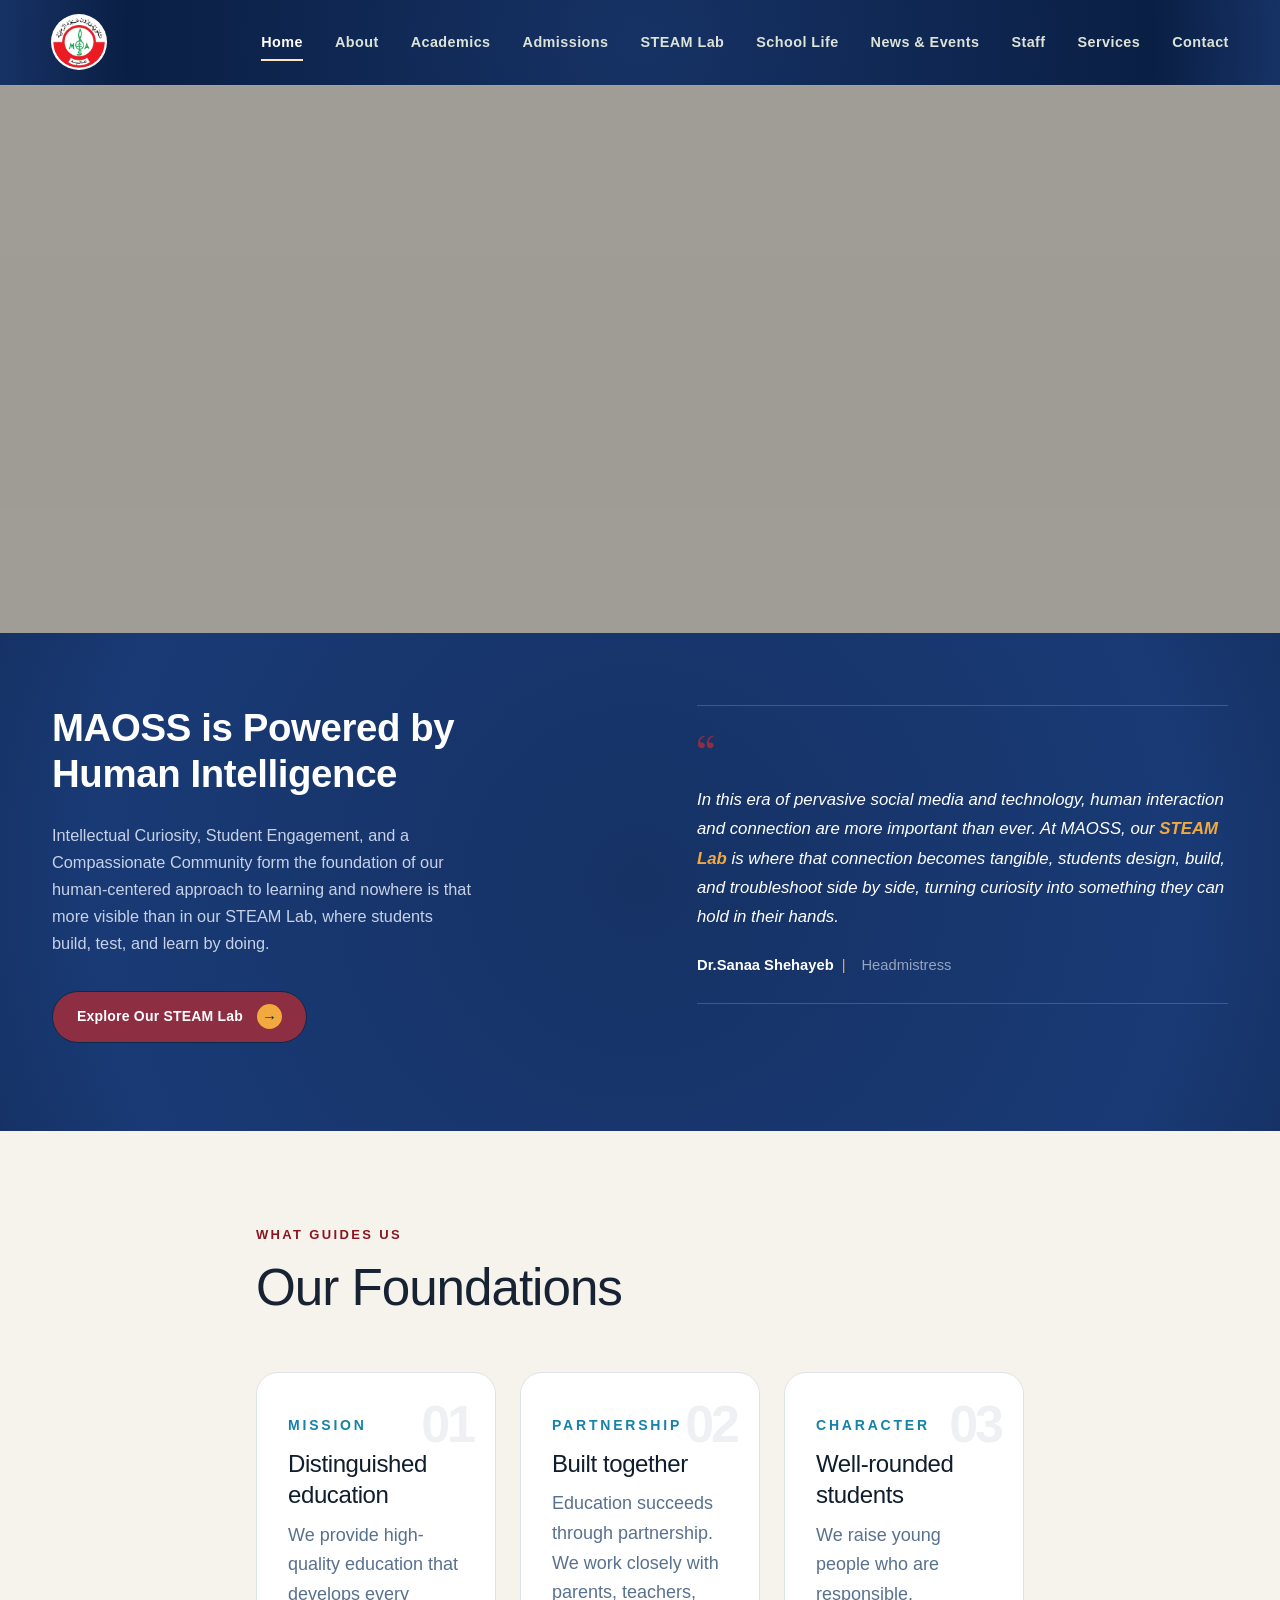
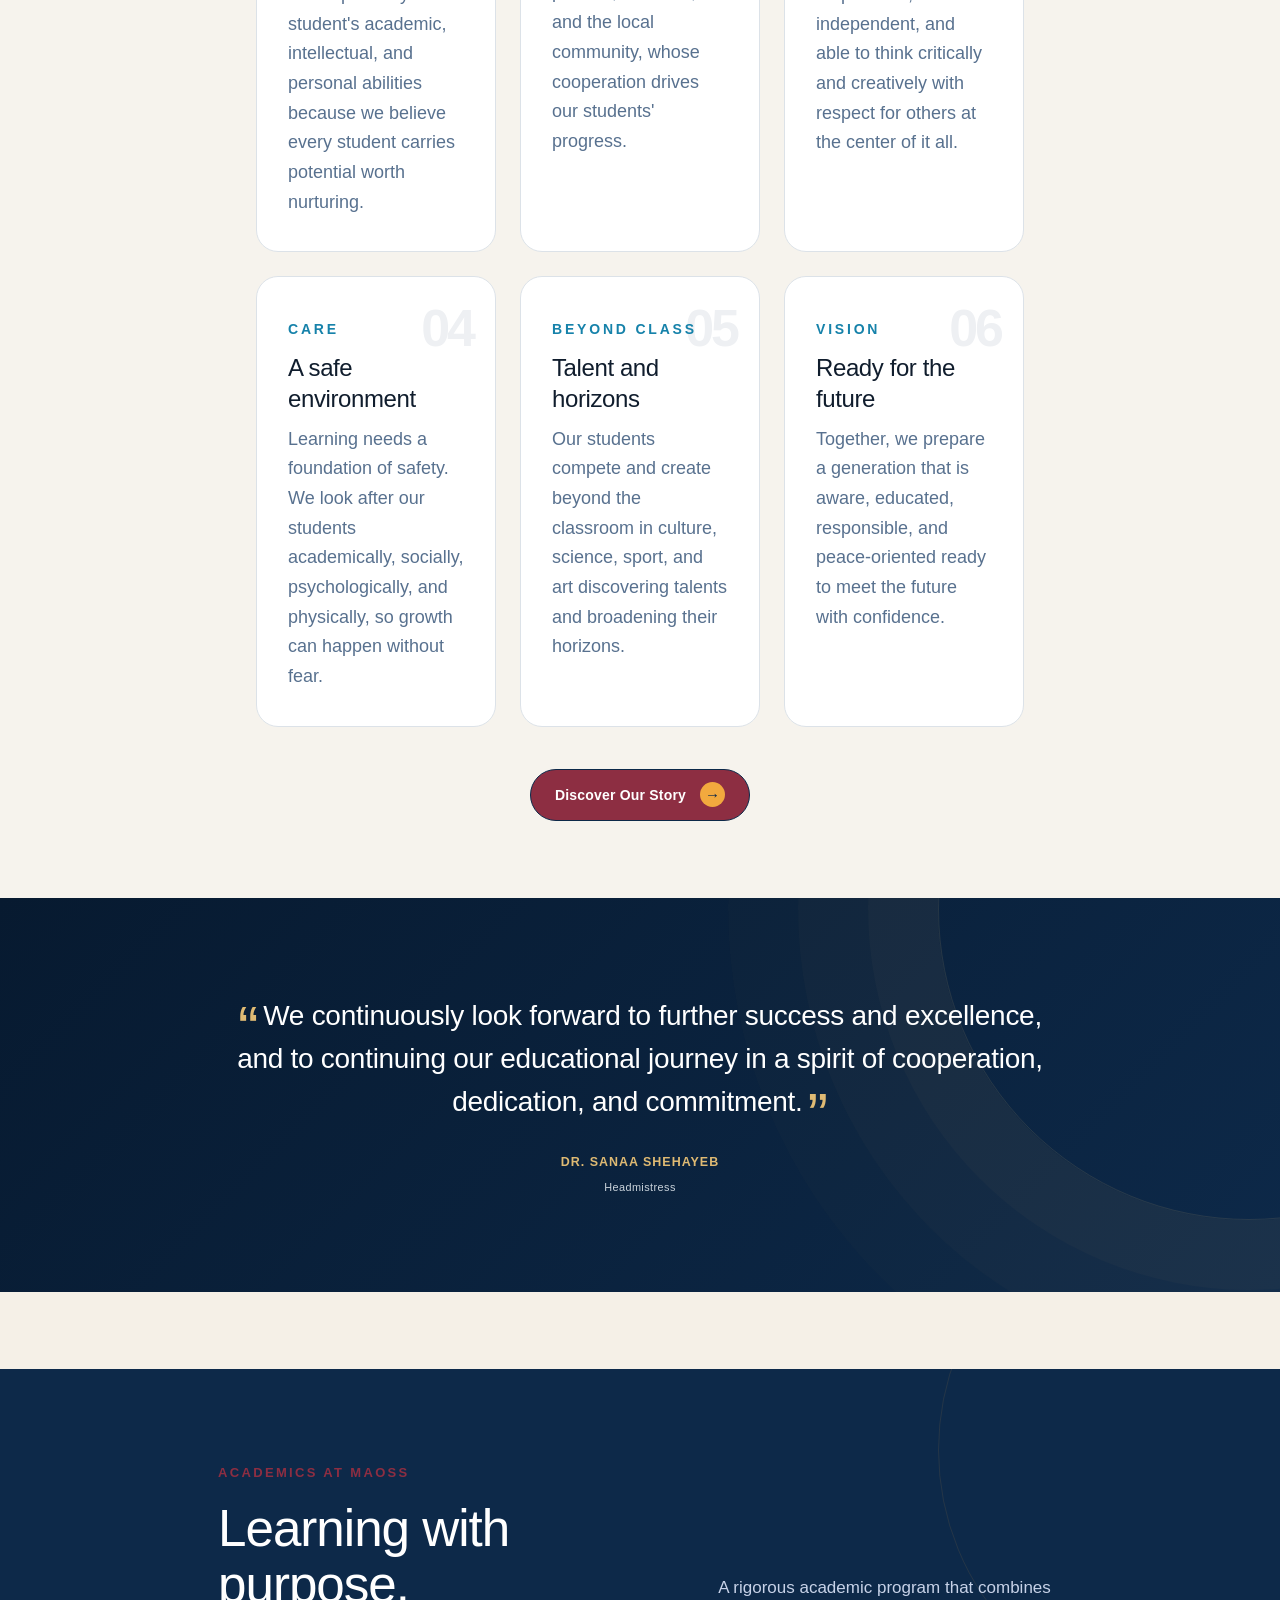
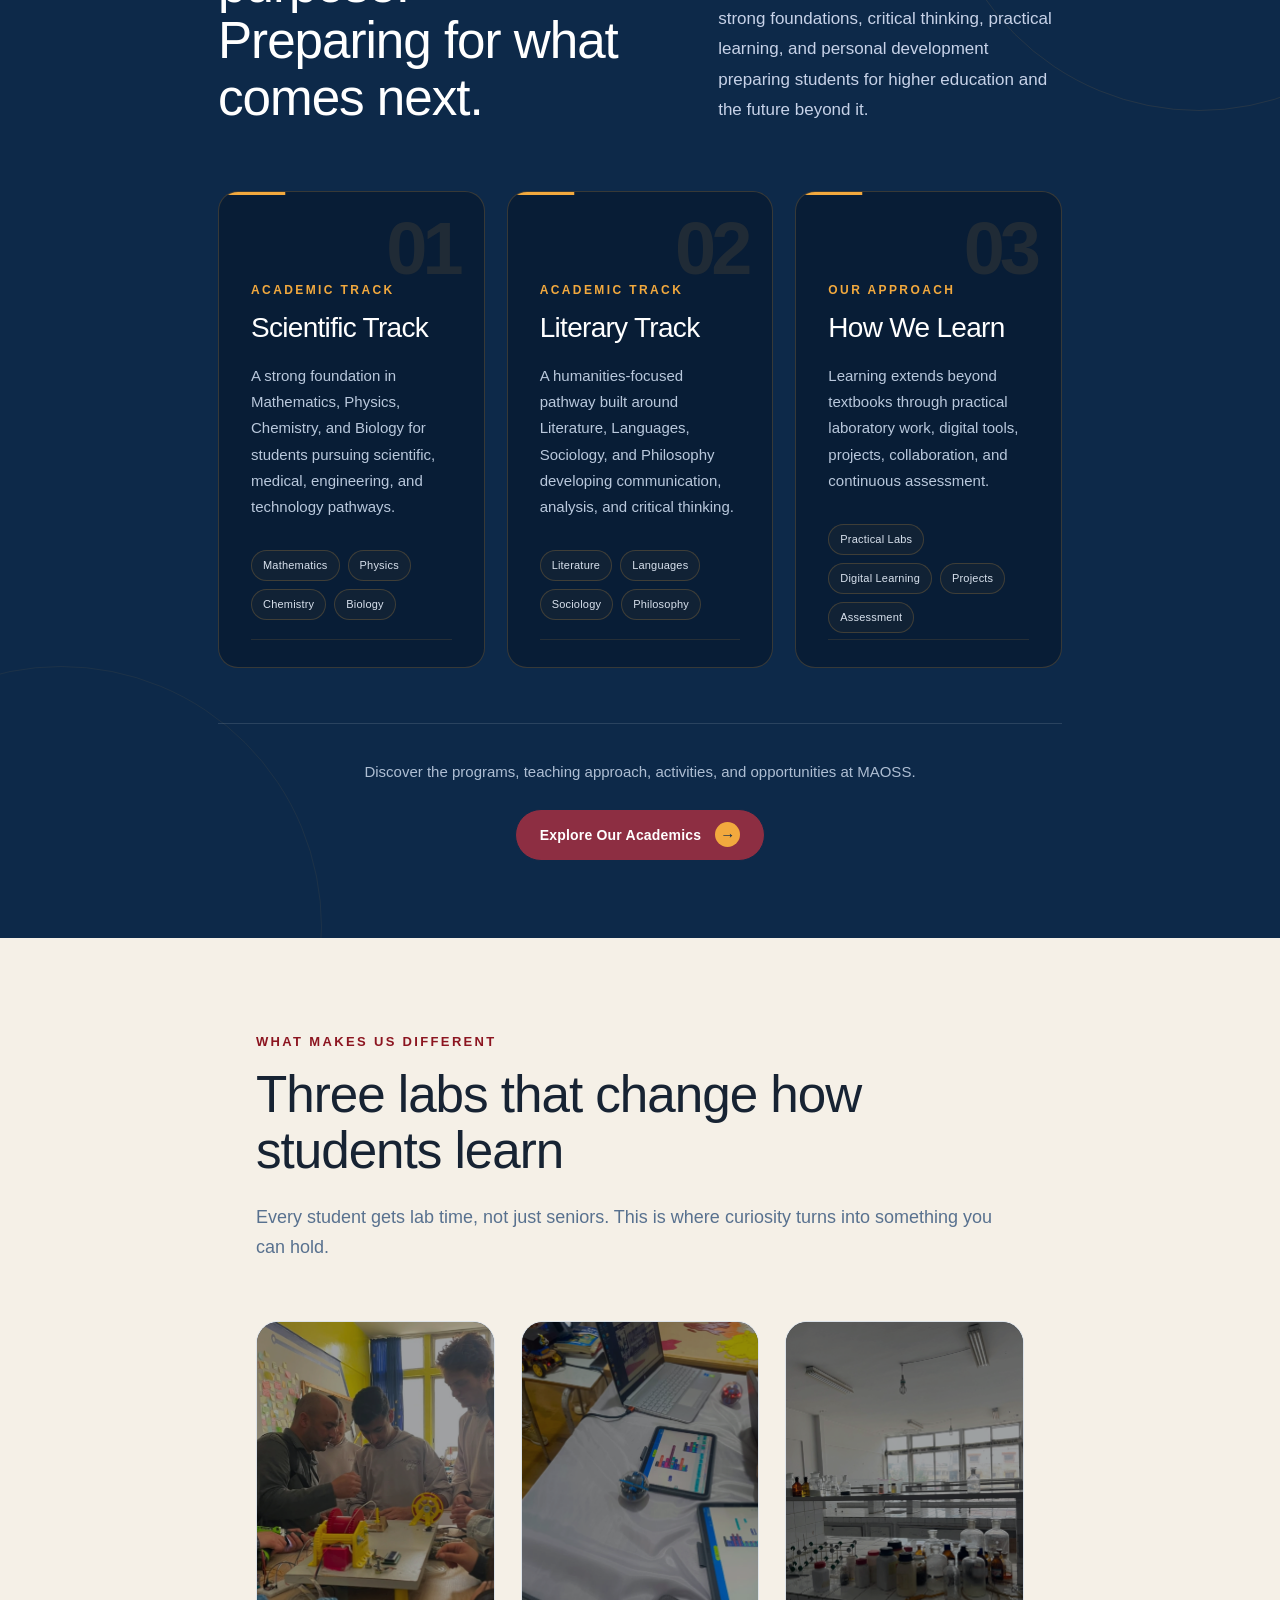
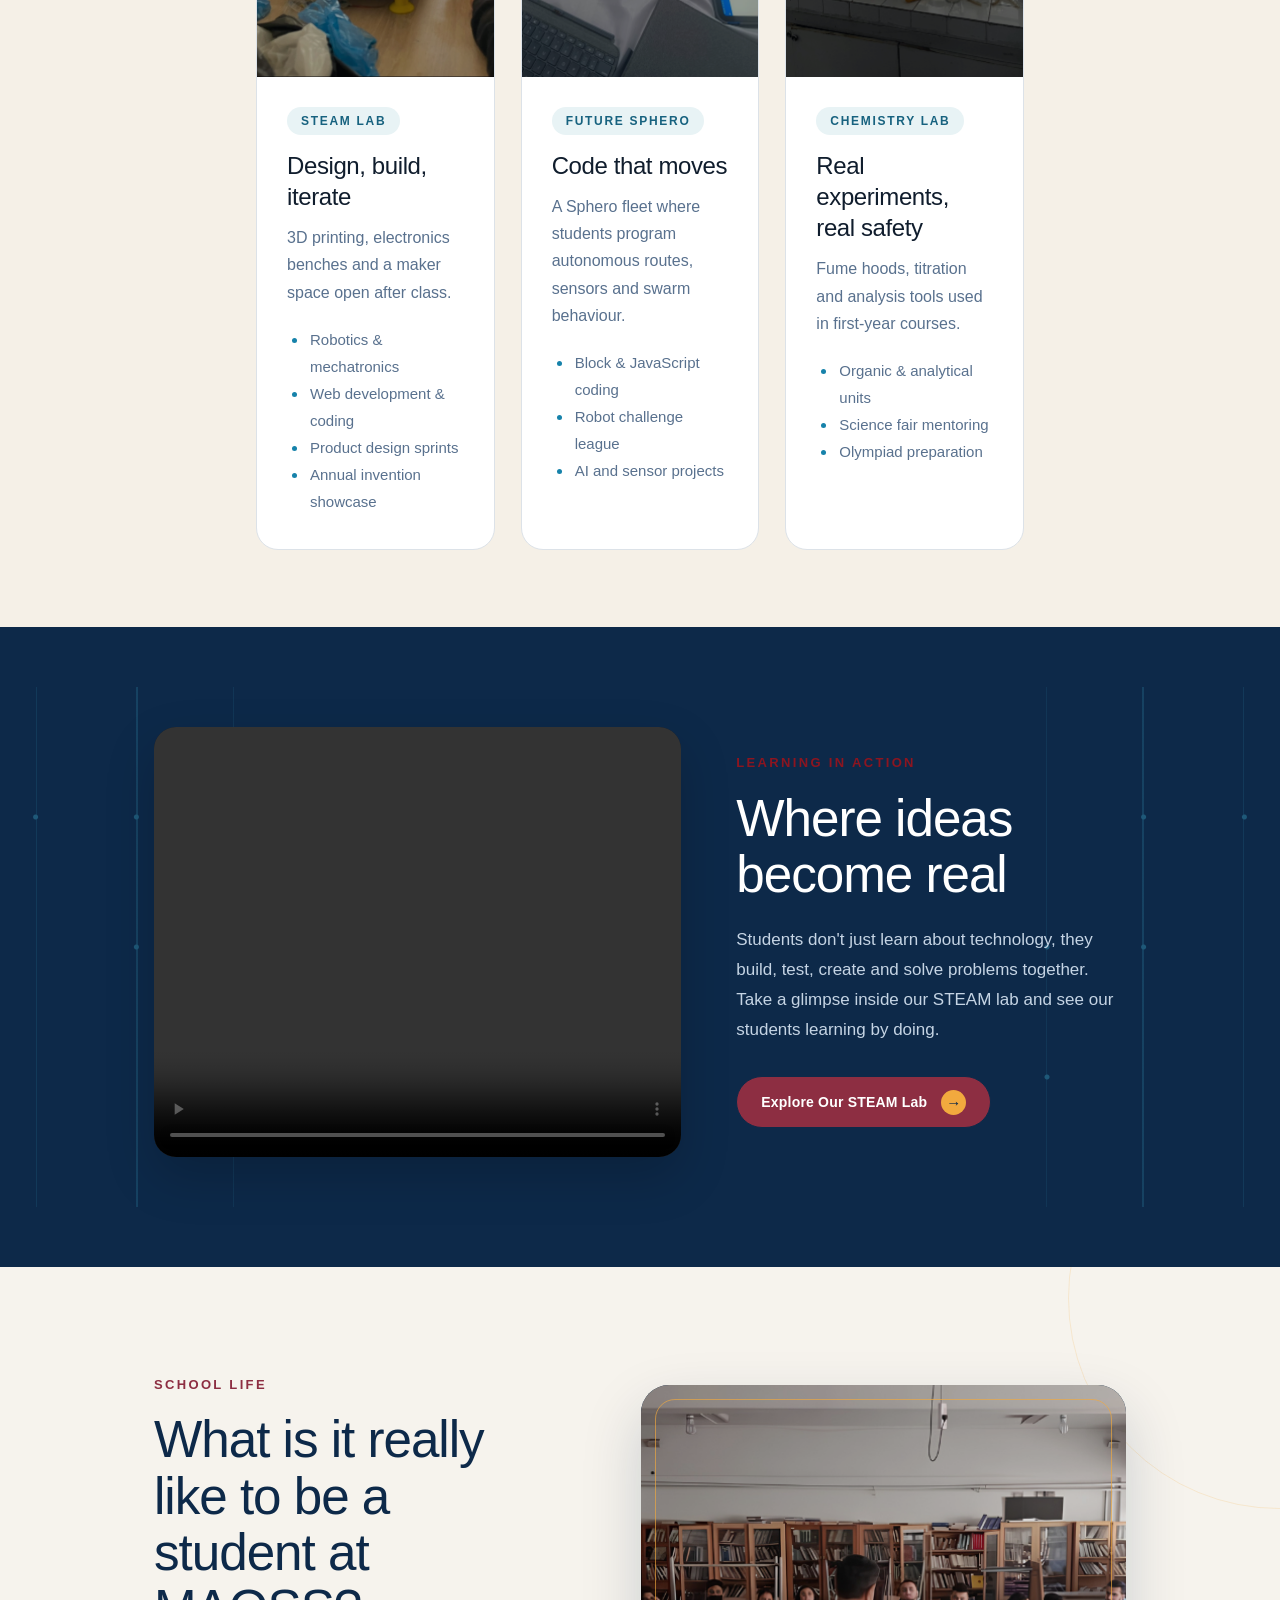
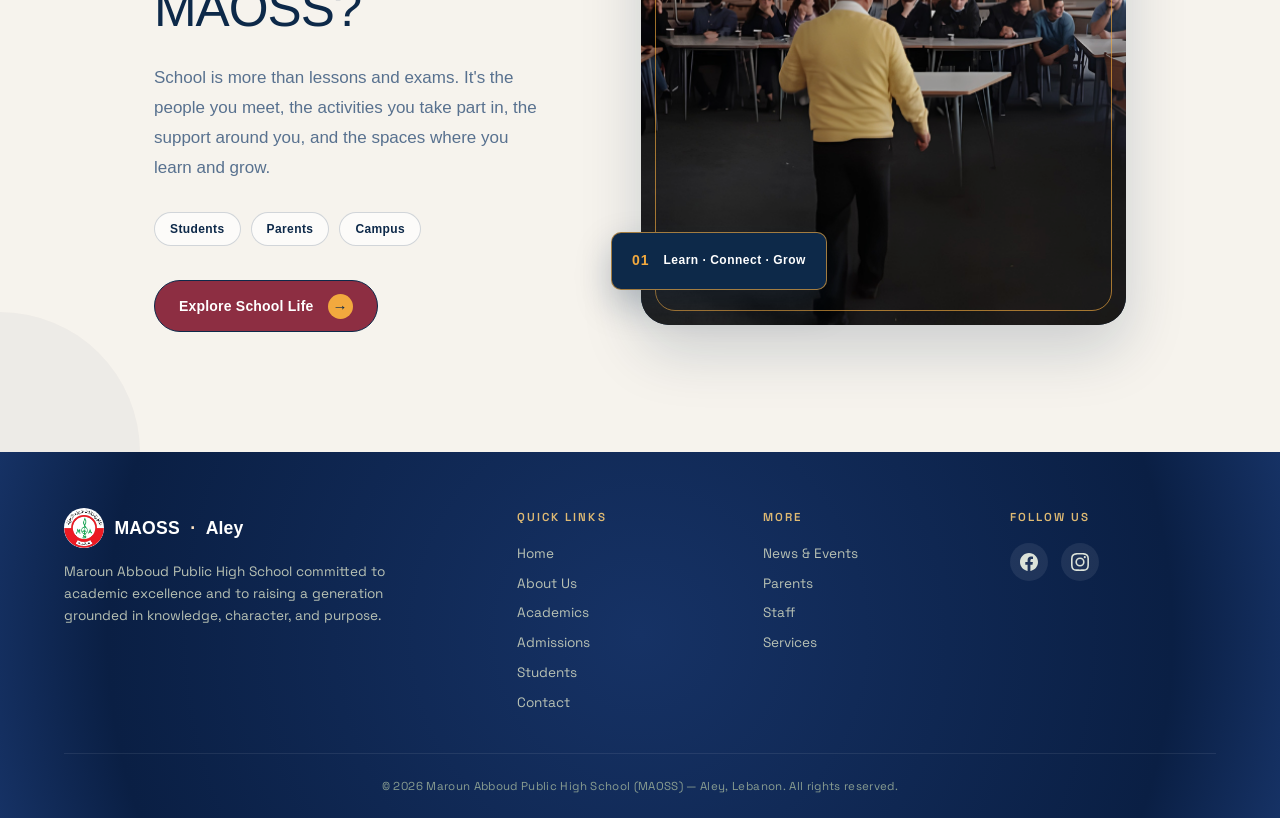
==== commit 1110e30c: "Change" ====
--- a/index.html
+++ b/index.html
@@ -469,7 +469,7 @@
     <div class="learning-video">
 
      <video controls>
-  <source src="./assets/STEAM-Lab.mp4" type="video/mp4">
+  <source src="./assets/STEAM-lab-new.mp4" type="video/mp4">
   Your browser does not support the video tag.
 </video>
 
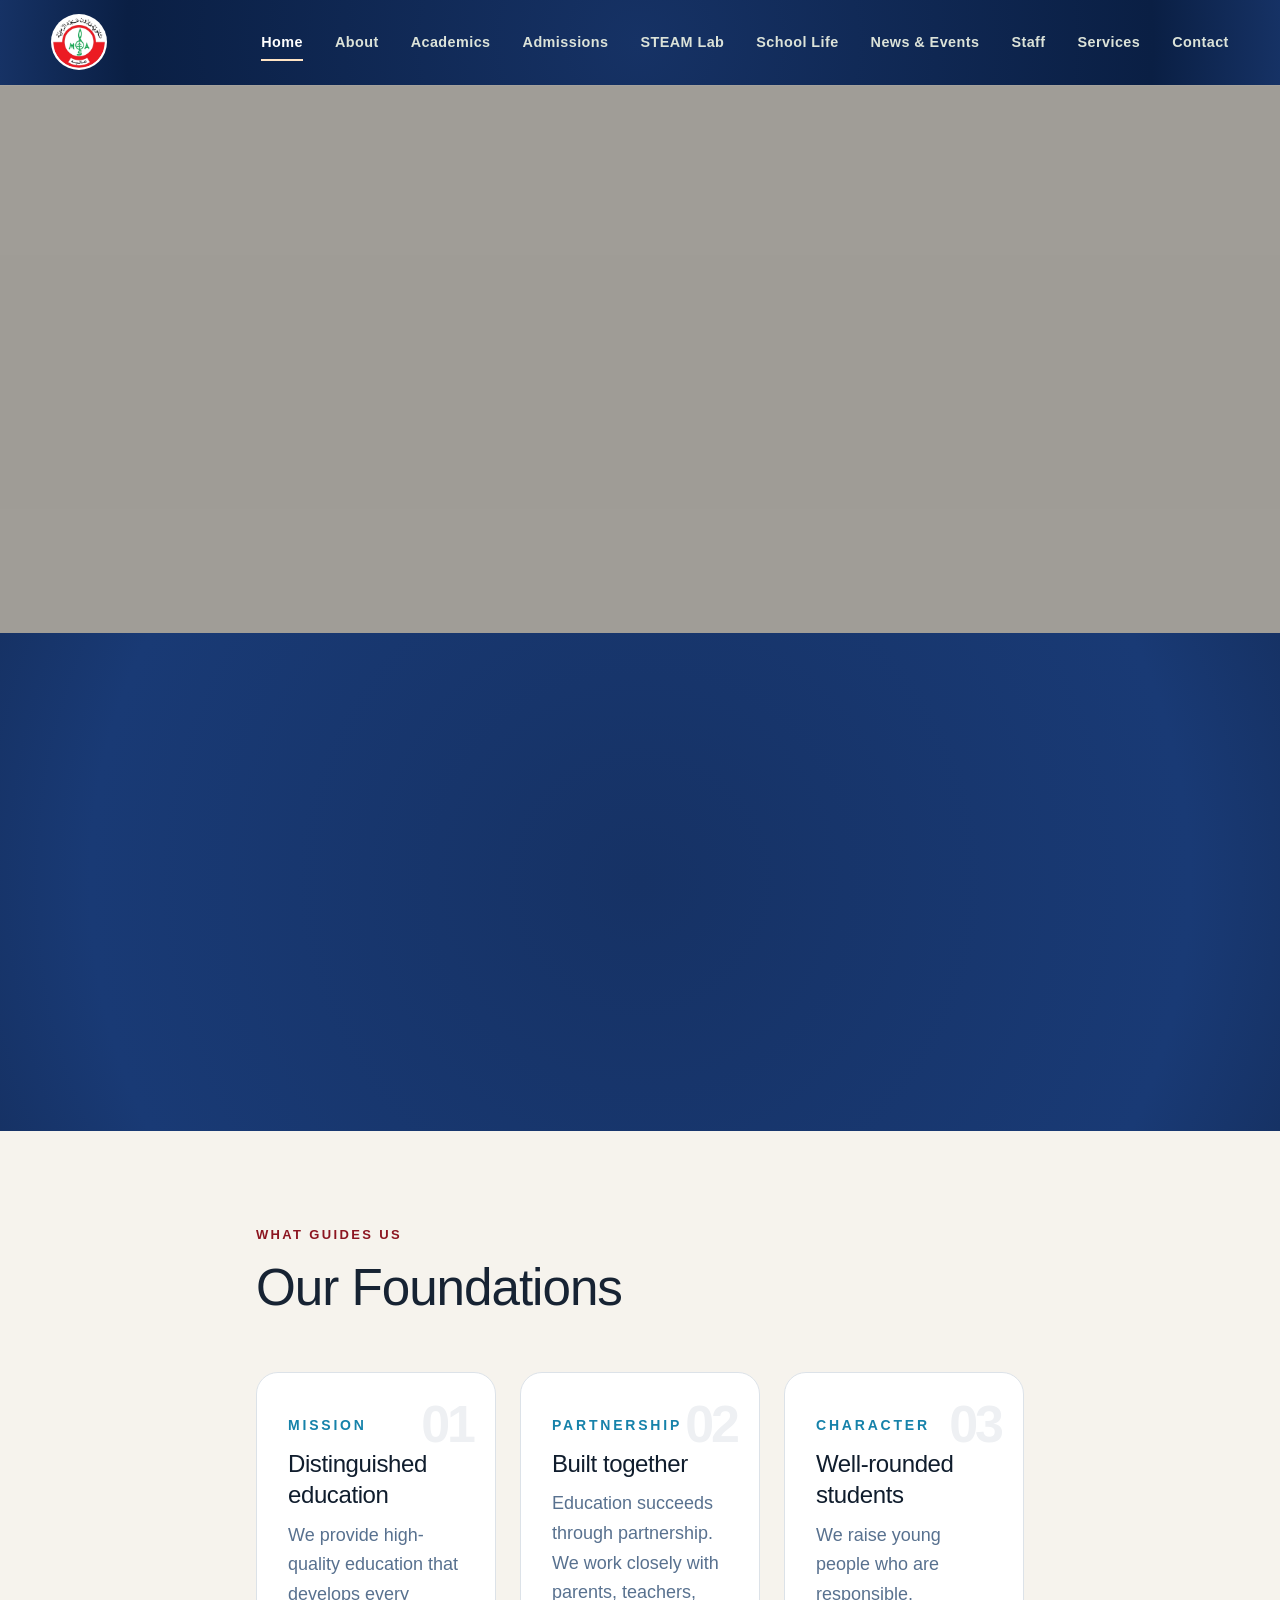
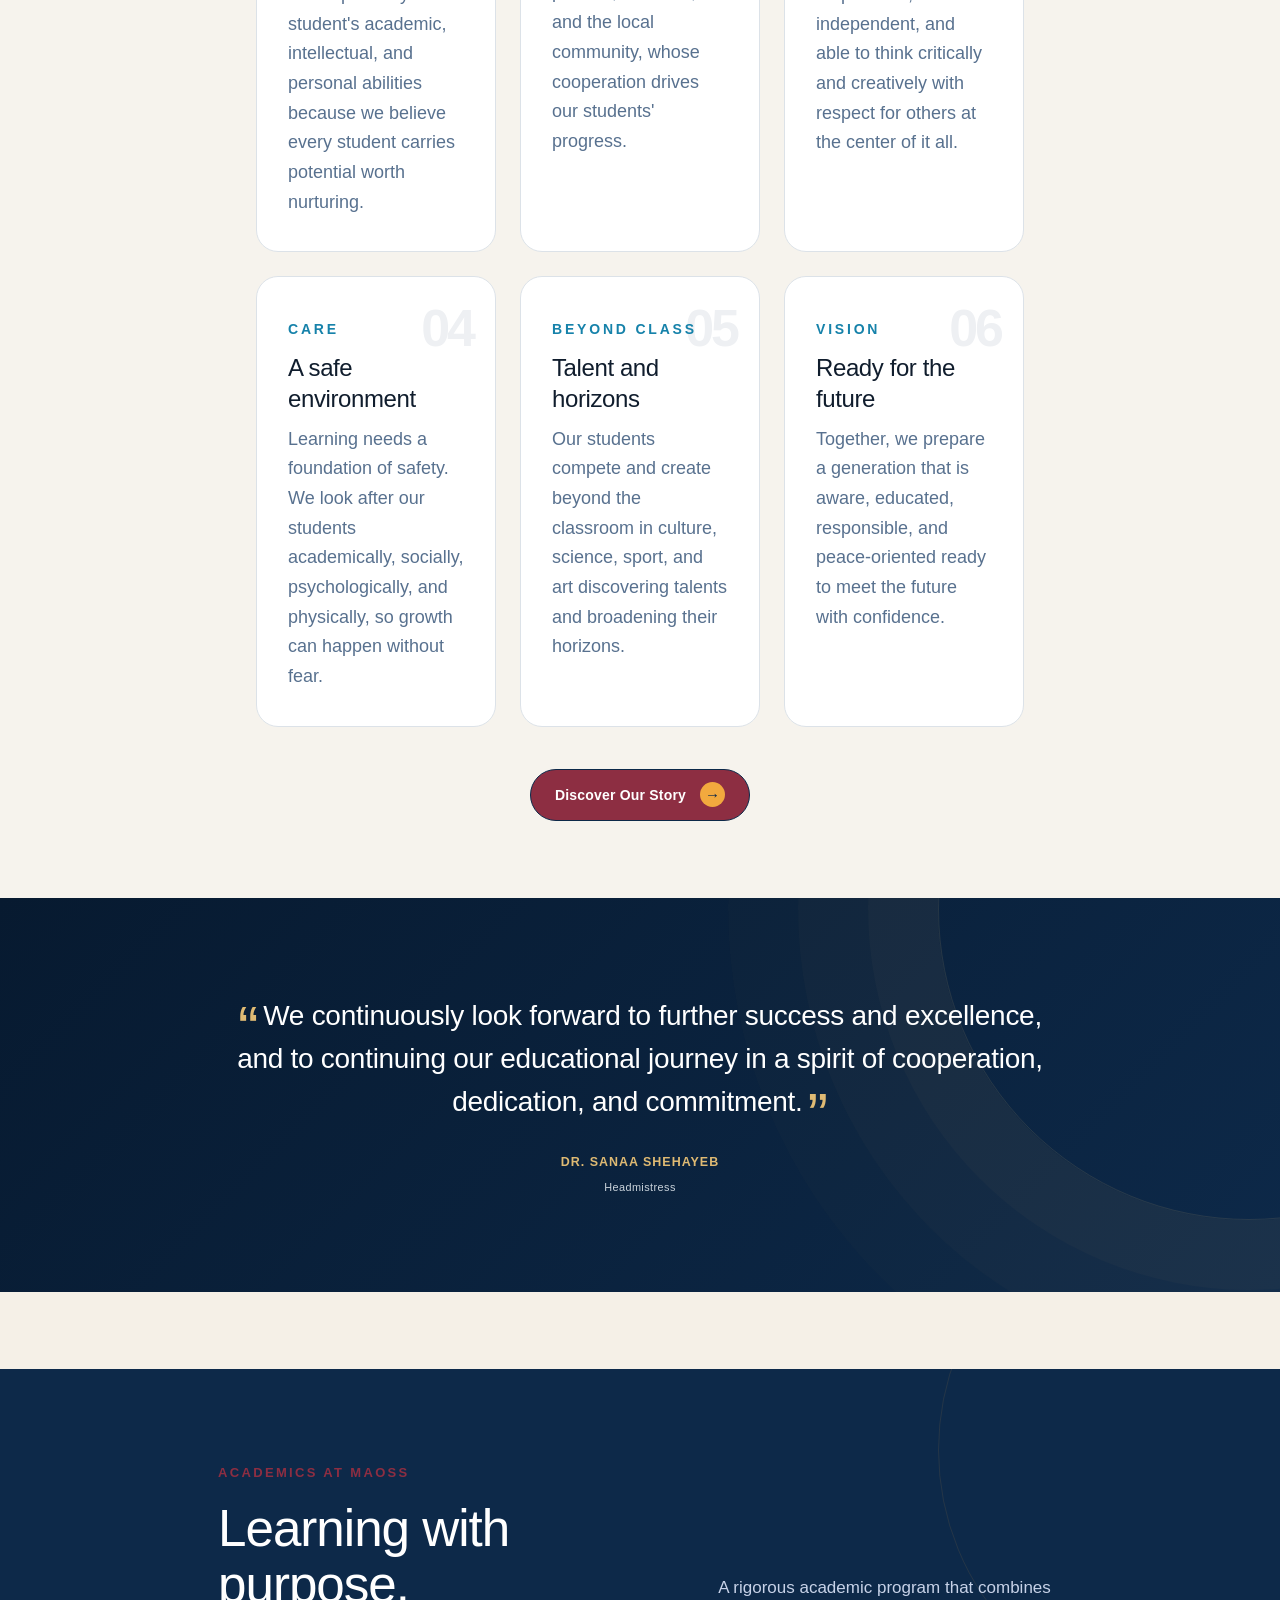
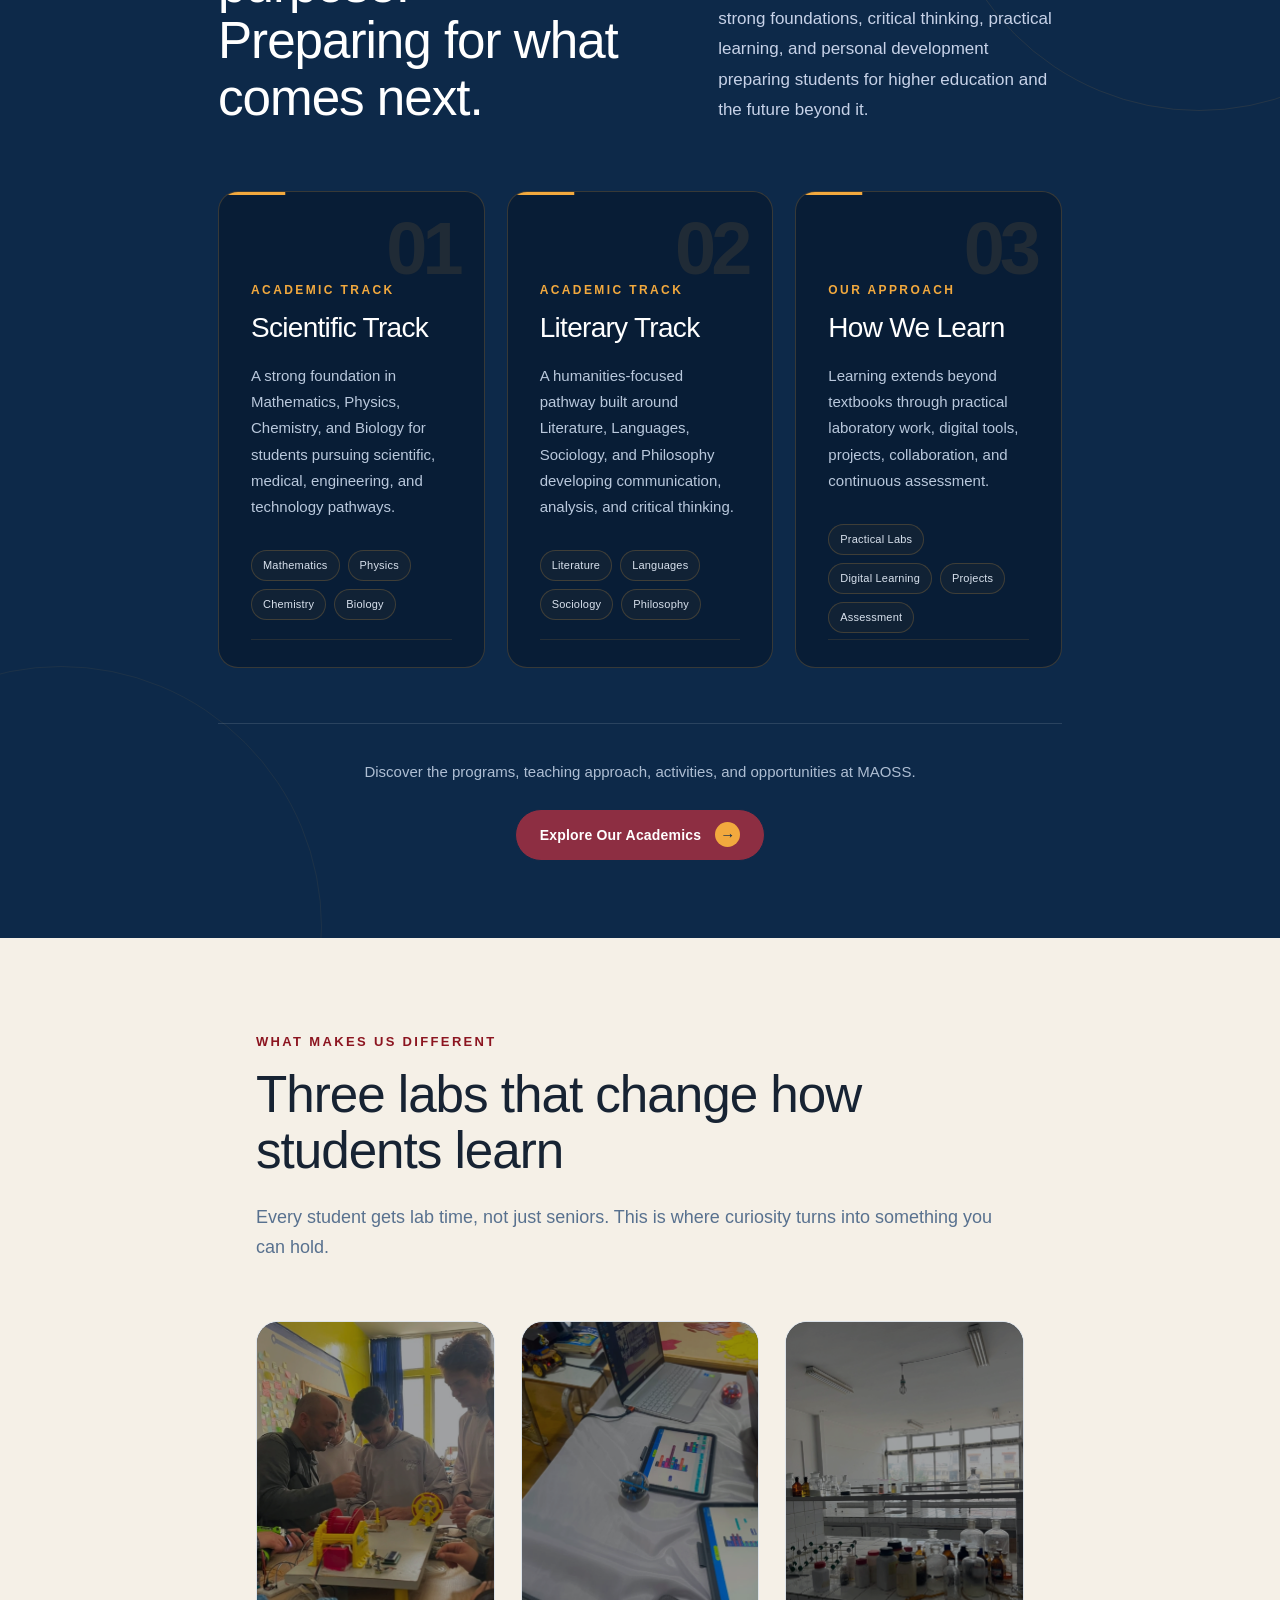
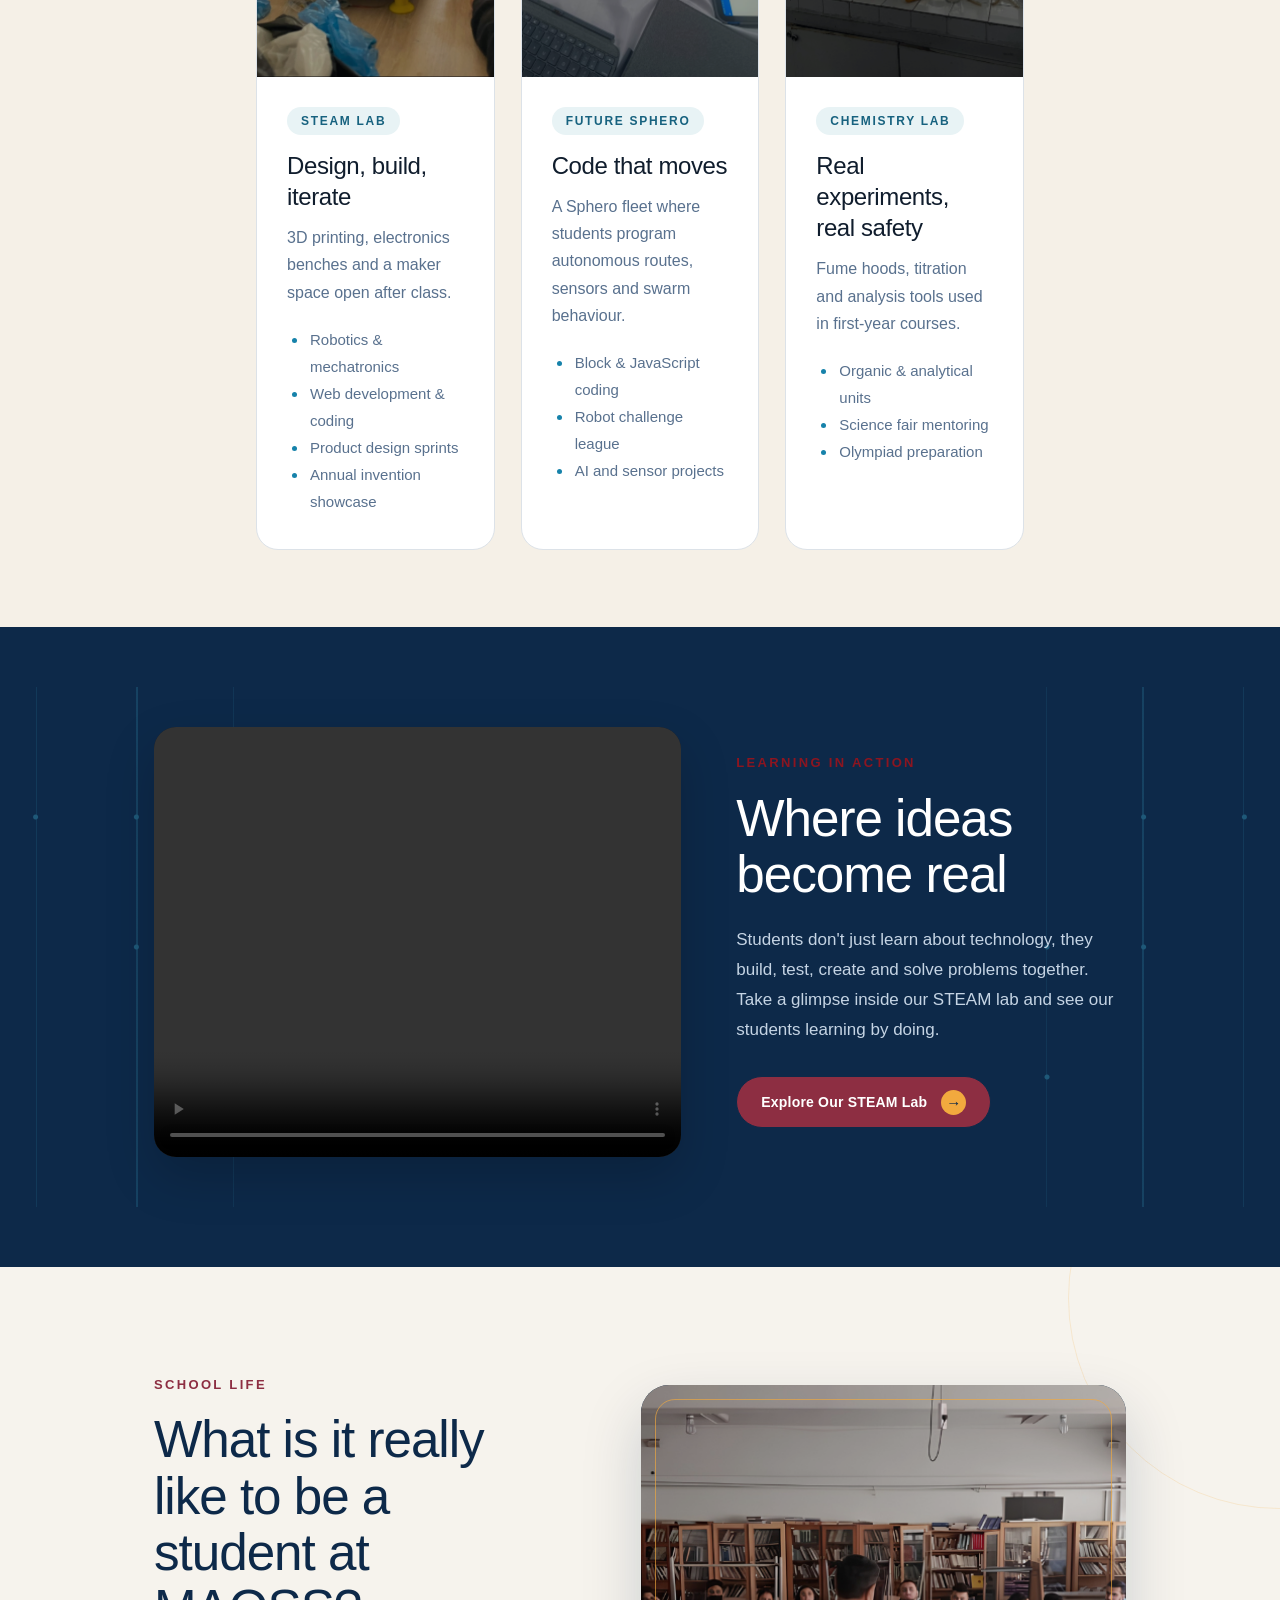
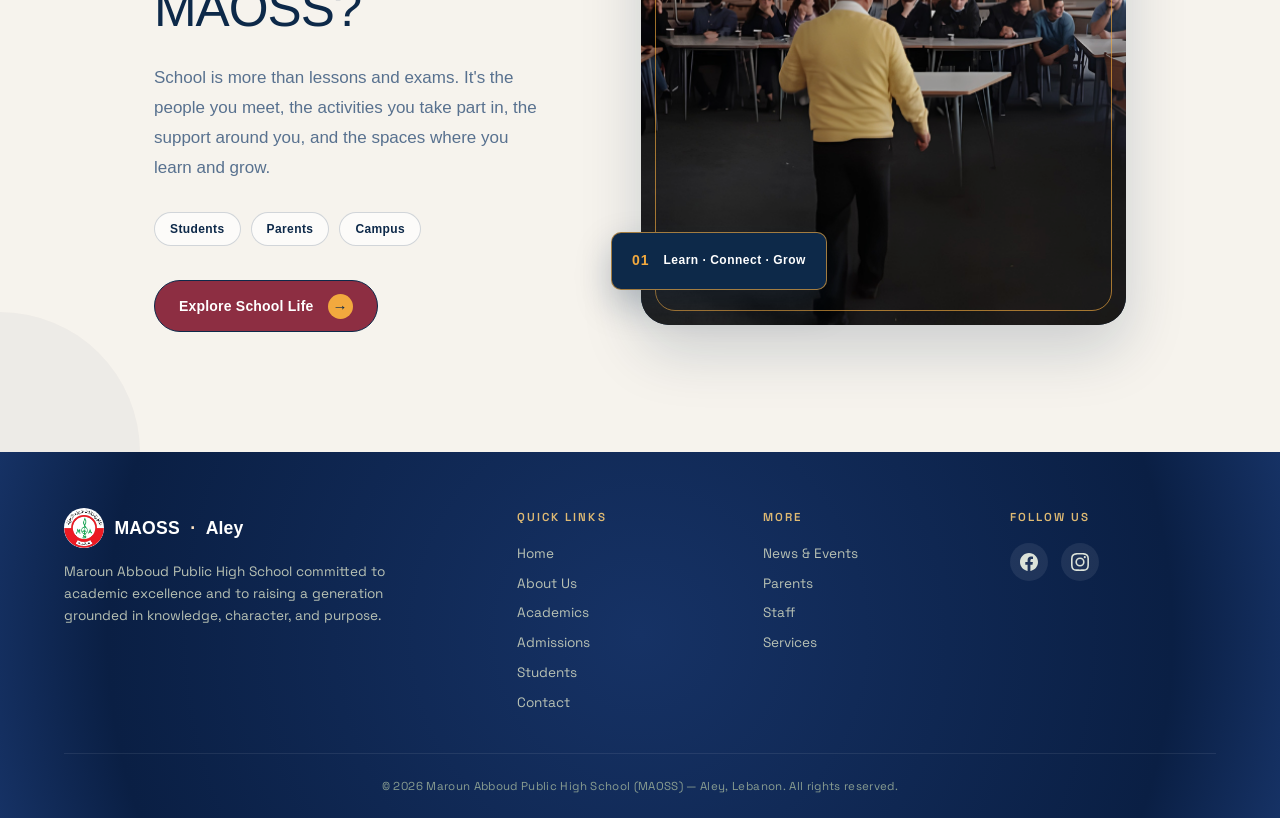
==== commit ce846b30: "Finally" ====
--- a/index.html
+++ b/index.html
@@ -469,7 +469,7 @@
     <div class="learning-video">
 
      <video controls>
-  <source src="./assets/STEAM-lab-new.mp4" type="video/mp4">
+  <source src="./assets/STEAMlab-new.mp4" type="video/mp4">
   Your browser does not support the video tag.
 </video>
 
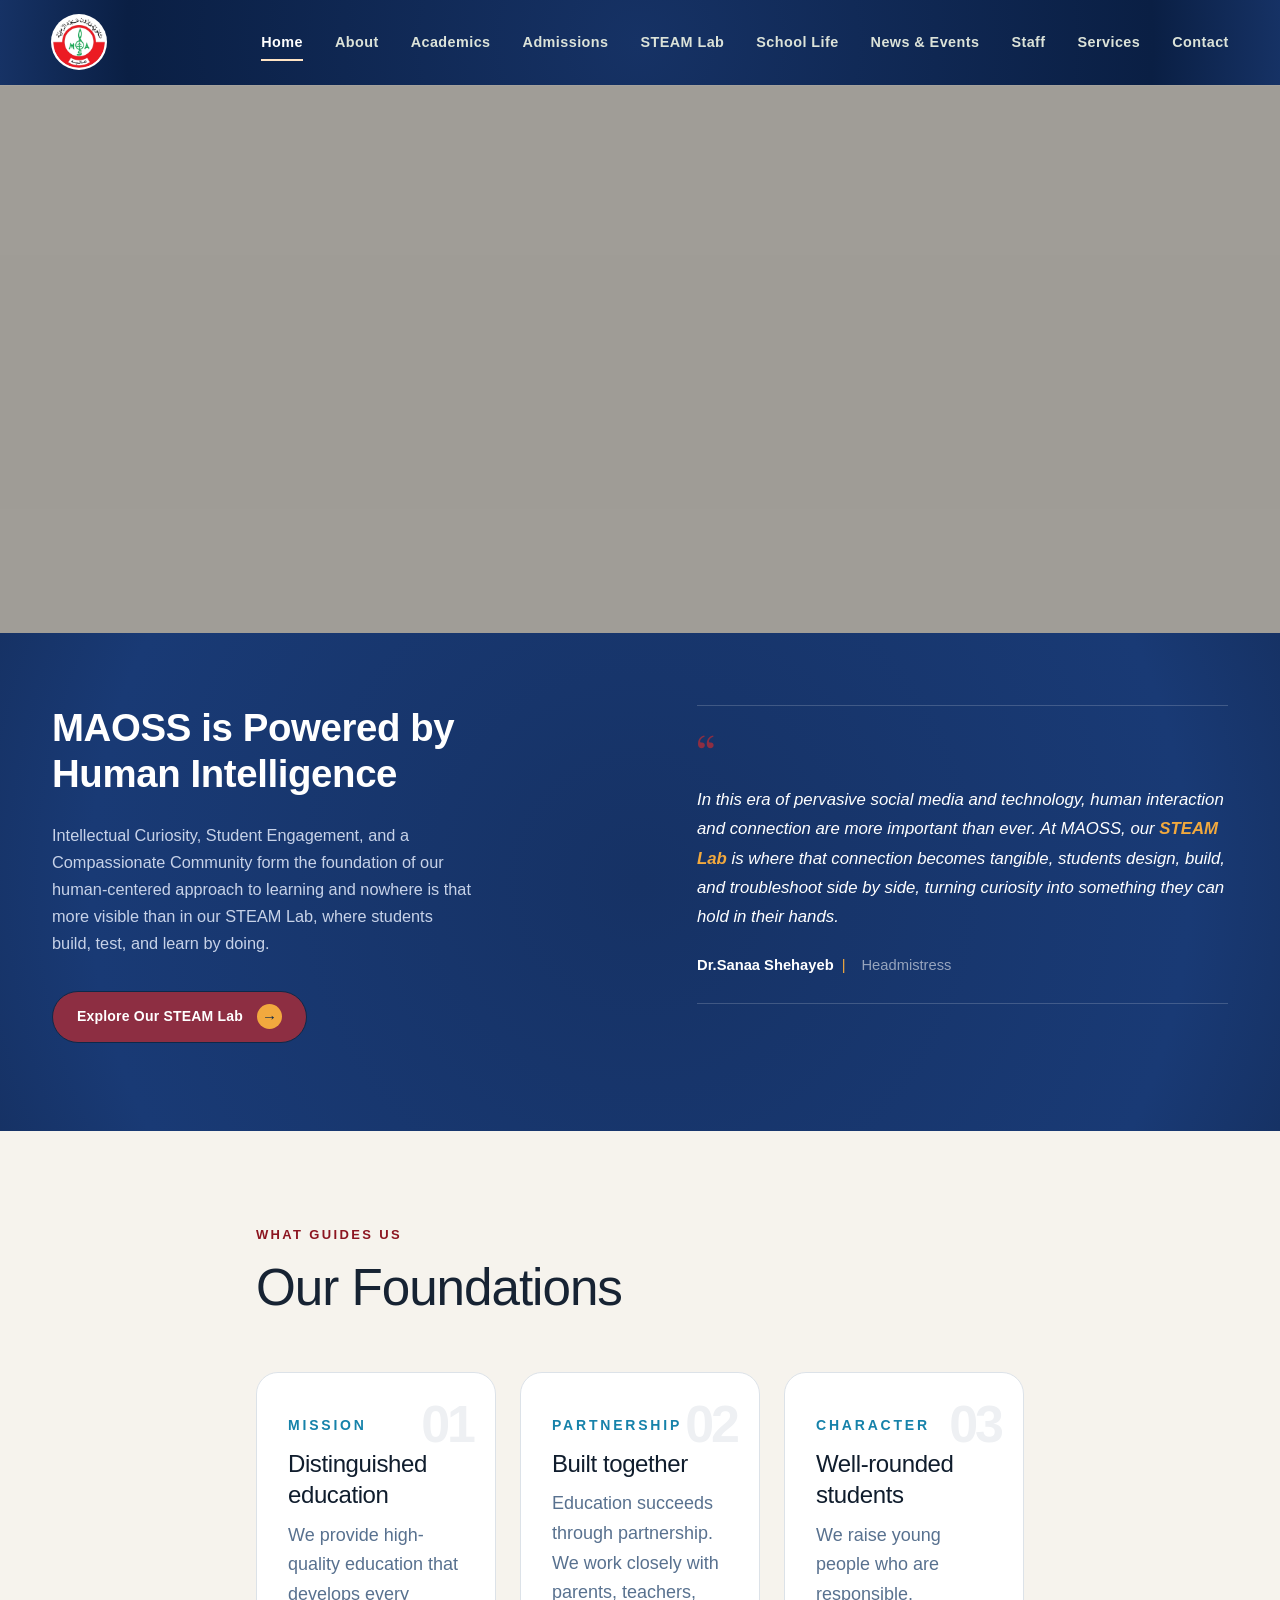
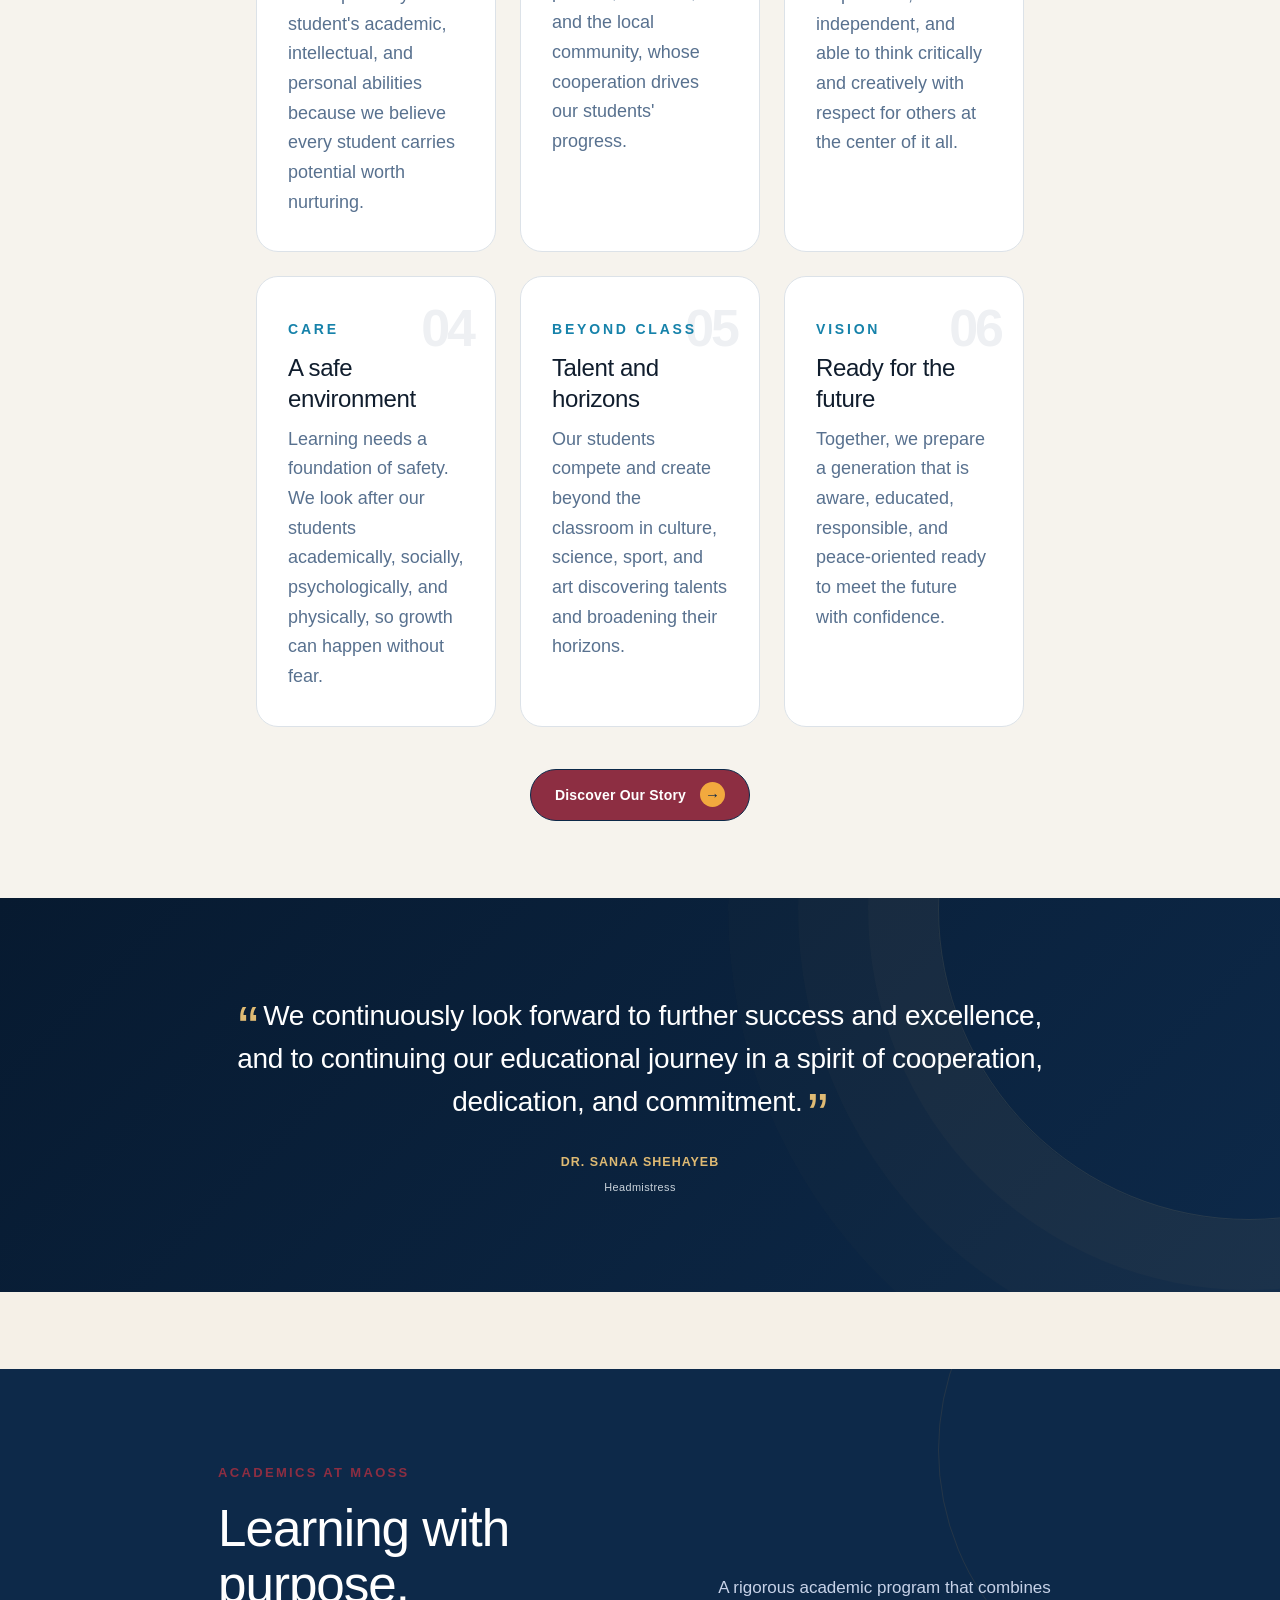
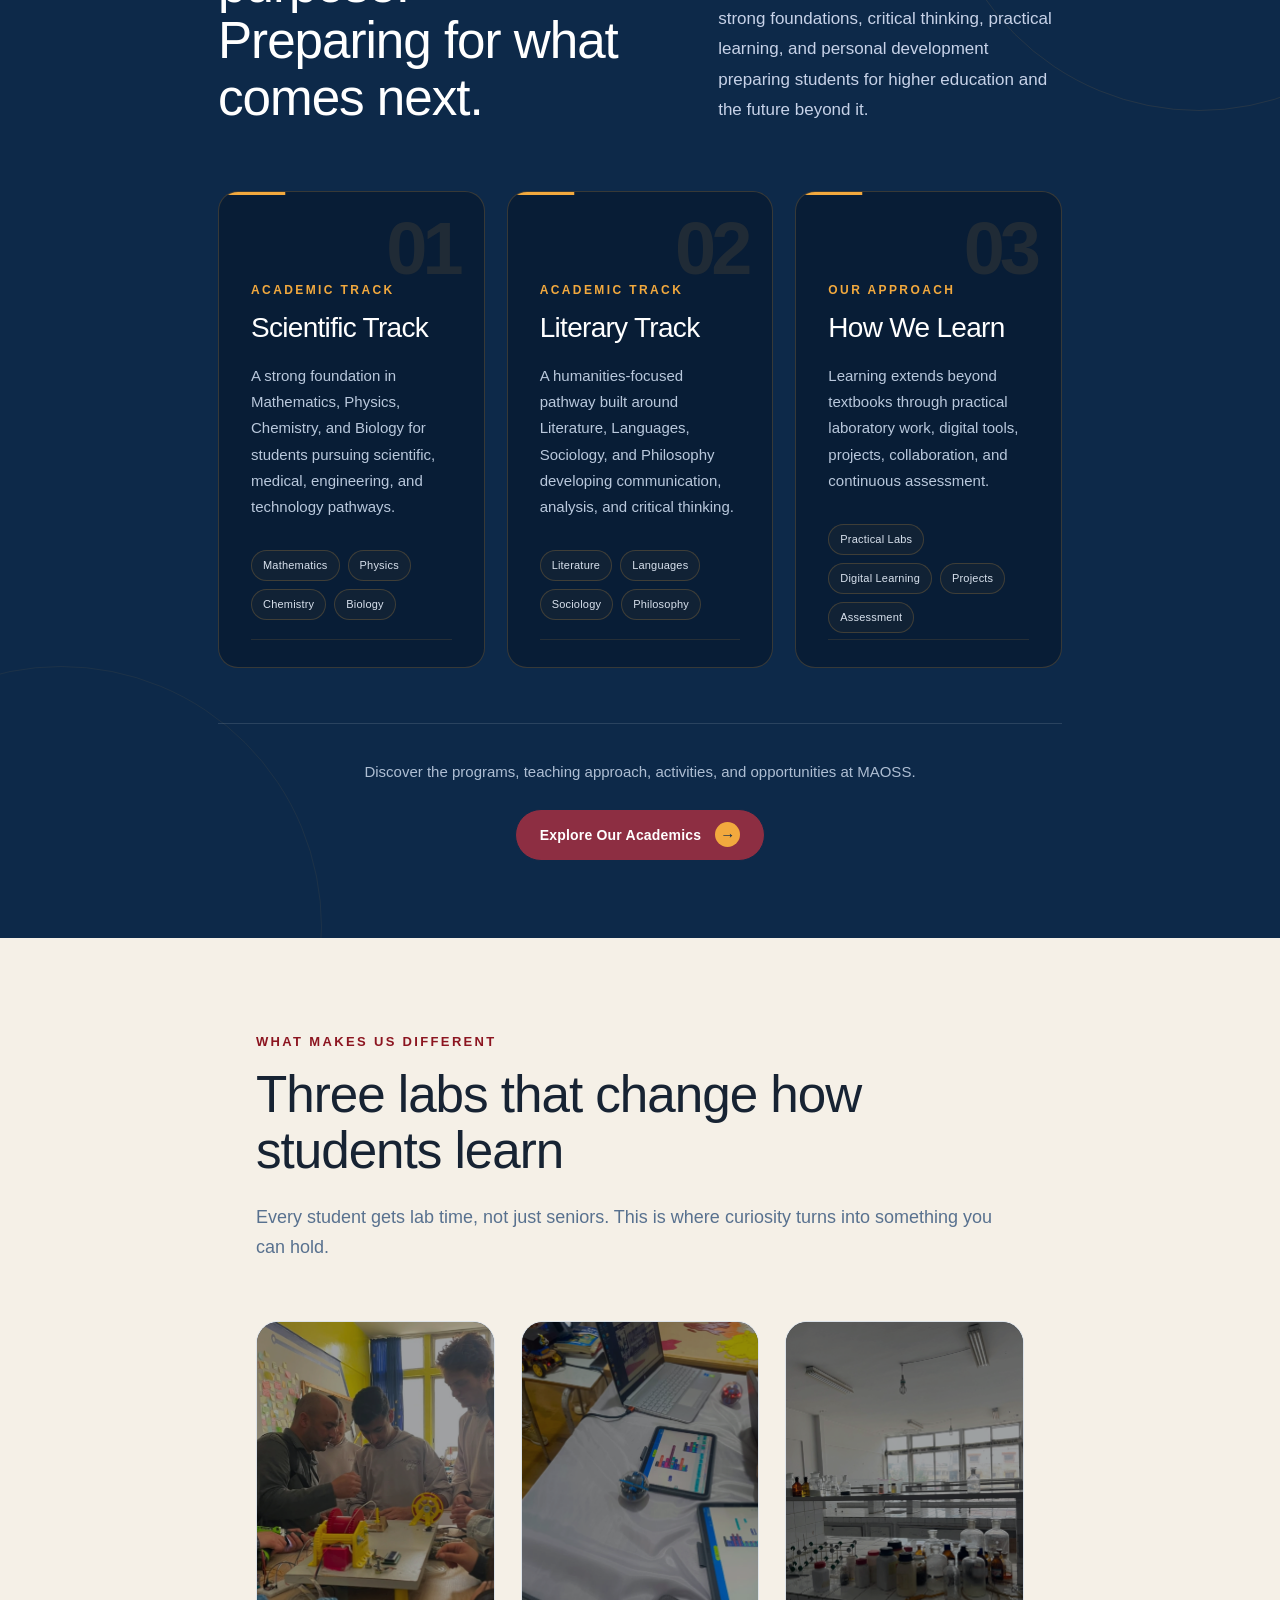
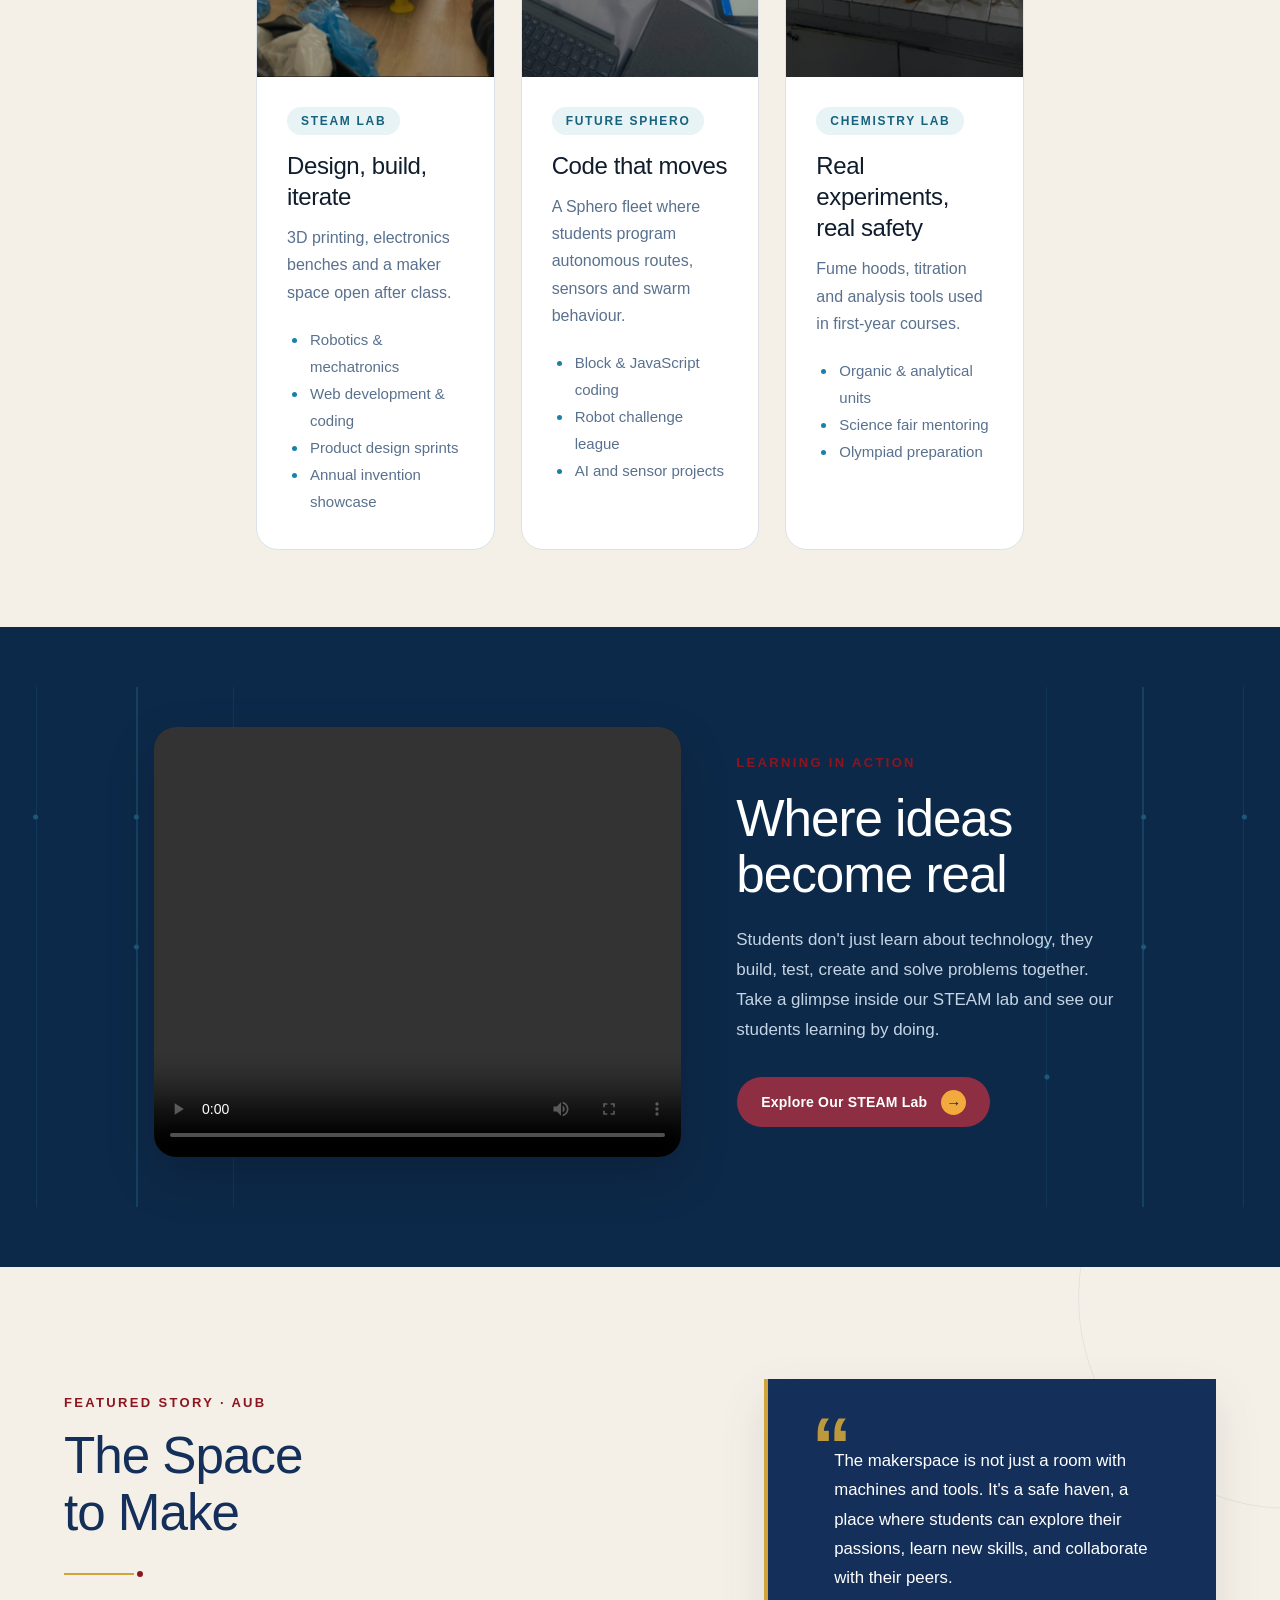
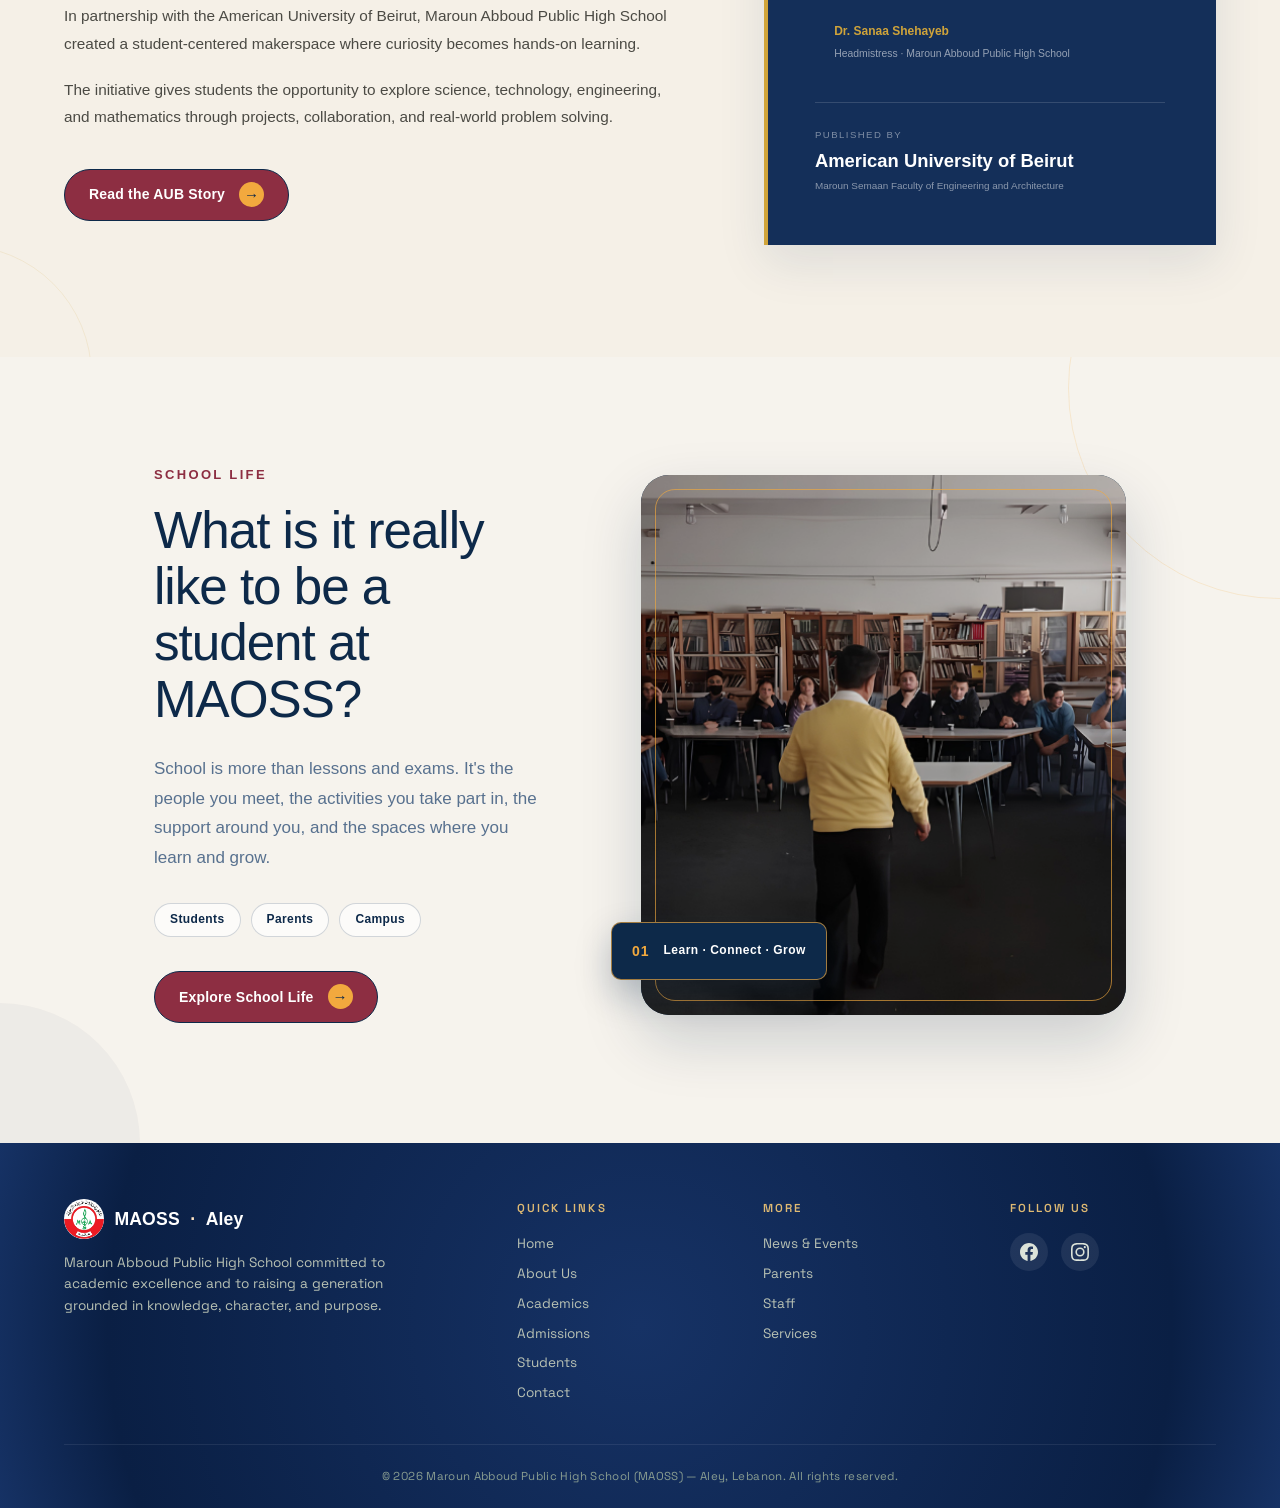
==== commit e56d4172: "updatee" ====
--- a/index.html
+++ b/index.html
@@ -79,7 +79,7 @@
         is that more visible than in our STEAM Lab, where students build, test, and
         learn by doing.
       </p>
-      <a href="students.html" class="steam-hero__cta">
+      <a href="steam.html" class="steam-hero__cta">
         Explore Our STEAM Lab <span class="steam-hero__arrow">→</span>
       </a>
     </div>
@@ -500,6 +500,101 @@
 
 </section>
 
+
+<!-- =====================================================
+     AUB FEATURED STORY
+     ===================================================== -->
+
+<section class="aub-feature">
+
+  <div class="aub-feature-inner">
+
+    <!-- LEFT: STORY INTRO -->
+    <div class="aub-feature-content">
+
+      <p class="aub-feature-eyebrow">
+        Featured Story · AUB
+      </p>
+
+      <h2>
+        The Space<br>
+        to Make
+      </h2>
+
+      <div class="aub-feature-rule"></div>
+
+      <p class="aub-feature-description">
+        In partnership with the American University of Beirut,
+        Maroun Abboud Public High School created a student-centered
+        makerspace where curiosity becomes hands-on learning.
+      </p>
+
+      <p class="aub-feature-description">
+        The initiative gives students the opportunity to explore
+        science, technology, engineering, and mathematics through
+        projects, collaboration, and real-world problem solving.
+      </p>
+
+      <a
+        href="https://www.aub.edu.lb/communications/aub@work/Pages/22/MSFEA-worked-with-high-school-to-do-create-a-maker-space.aspx"
+        class="aub-feature-btn"
+        target="_blank"
+        rel="noopener noreferrer"
+      >
+        Read the AUB Story
+        <span>→</span>
+      </a>
+
+    </div>
+
+
+    <!-- RIGHT: FEATURED QUOTE -->
+    <div class="aub-feature-panel">
+
+      <div class="aub-feature-quote">
+
+        <span class="aub-quote-mark">“</span>
+
+        <p>
+          The makerspace is not just a room with machines and tools.
+          It's a safe haven, a place where students can explore their
+          passions, learn new skills, and collaborate with their peers.
+        </p>
+
+        <div class="aub-feature-source">
+
+          <span>Dr. Sanaa Shehayeb</span>
+
+          <small>
+            Headmistress · Maroun Abboud Public High School
+          </small>
+
+        </div>
+
+      </div>
+
+
+      <div class="aub-feature-publisher">
+
+        <span>Published by</span>
+
+        <strong>
+          American University of Beirut
+        </strong>
+
+        <small>
+          Maroun Semaan Faculty of Engineering and Architecture
+        </small>
+
+      </div>
+
+    </div>
+
+  </div>
+
+</section>
+
+
 <!-- =====================================================
      SCHOOL LIFE PREVIEW
      ===================================================== -->
--- a/styles.css
+++ b/styles.css
@@ -4203,3 +4203,559 @@
 
 }
 
+/* =========================================================
+   AUB FEATURED STORY
+   MAOSS Institutional / Editorial Highlight
+   ========================================================= */
+
+.aub-feature {
+  position: relative;
+  overflow: hidden;
+
+  background: #f5f0e7;
+
+  padding: 7rem 5%;
+}
+
+
+/* =========================================================
+   BACKGROUND DETAILS
+   ========================================================= */
+
+.aub-feature::before {
+  content: "";
+
+  position: absolute;
+
+  width: 420px;
+  height: 420px;
+
+  right: -220px;
+  top: -180px;
+
+  border: 1px solid rgba(20, 47, 89, 0.07);
+
+  border-radius: 50%;
+
+  pointer-events: none;
+}
+
+
+.aub-feature::after {
+  content: "";
+
+  position: absolute;
+
+  width: 260px;
+  height: 260px;
+
+  left: -170px;
+  bottom: -150px;
+
+  border: 1px solid rgba(208, 164, 58, 0.13);
+
+  border-radius: 50%;
+
+  pointer-events: none;
+}
+
+
+/* =========================================================
+   INNER
+   ========================================================= */
+
+.aub-feature-inner {
+  position: relative;
+  z-index: 2;
+
+  max-width: 1180px;
+
+  margin: 0 auto;
+
+  display: grid;
+
+  grid-template-columns: 1.15fr 0.85fr;
+
+  gap: 5.5rem;
+
+  align-items: stretch;
+}
+
+
+/* =========================================================
+   LEFT CONTENT
+   ========================================================= */
+
+.aub-feature-content {
+  display: flex;
+
+  flex-direction: column;
+
+  align-items: flex-start;
+
+  padding: 1rem 0;
+}
+
+
+/* =========================================================
+   EYEBROW
+   ========================================================= */
+
+.aub-feature-eyebrow {
+ /* margin: 0 0 1.3rem;
+
+  color: #8C1520;
+
+  font-family: 'Montserrat', sans-serif;
+
+  font-size: 0.72rem;
+
+  font-weight: 700;
+
+  letter-spacing: 0.28em;
+
+  text-transform: uppercase;*/
+  margin: 0px 0px 18px;
+    color: rgb(140, 21, 32);
+    font-size: 13px;
+    font-weight: 700;
+    line-height: 1.2;
+    letter-spacing: 0.18em;
+    text-transform: uppercase;
+    font-family: 'Montserrat', sans-serif;
+}
+
+
+/* =========================================================
+   HEADING
+   ========================================================= */
+
+.aub-feature-content h2 {
+  margin: 0;
+
+  color: #142F59;
+
+  font-family: 'Montserrat', sans-serif;
+
+ /* font-size: clamp(2.8rem, 5vw, 4.8rem);
+
+  font-weight: 600;
+
+  line-height: 1.02;
+
+  letter-spacing: -0.045em;*/
+  font-size: clamp(2.2rem, 4vw, 3.25rem);
+    font-weight: 500;
+    line-height: 1.1;
+    letter-spacing: -0.02em;
+}
+
+
+/* =========================================================
+   GOLD RULE
+   ========================================================= */
+
+.aub-feature-rule {
+  position: relative;
+
+  width: 70px;
+
+  height: 2px;
+
+  margin: 2rem 0 1.7rem;
+
+  background: #D0A43A;
+}
+
+
+.aub-feature-rule::after {
+  content: "";
+
+  position: absolute;
+
+  right: -9px;
+
+  top: 50%;
+
+  width: 6px;
+  height: 6px;
+
+  background: rgb(140, 21, 32);
+
+  border-radius: 50%;
+
+  transform: translateY(-50%);
+}
+
+
+/* =========================================================
+   DESCRIPTION
+   ========================================================= */
+
+.aub-feature-description {
+  max-width: 650px;
+
+  margin: 0 0 1.15rem;
+
+  color: #4B4A44;
+
+  font-family: 'Montserrat', sans-serif;
+
+  font-size: 0.96rem;
+
+  font-weight: 400;
+
+  line-height: 1.8;
+}
+
+
+/* =========================================================
+   BUTTON
+   Matches MAOSS Home Page
+   ========================================================= */
+
+.aub-feature-btn {
+  display: inline-flex;
+
+  align-items: center;
+
+  justify-content: center;
+
+  gap: 14px;
+
+  margin-top: 1.2rem;
+
+  min-height: 52px;
+
+  padding: 0 24px;
+
+  background: #8d2e42;
+
+  color: #FFFFFF;
+
+  border: 1px solid #0d2949;
+
+  border-radius: 999px;
+
+  font-family: 'Montserrat', sans-serif;
+
+  font-size: 14px;
+
+  font-weight: 600;
+
+  letter-spacing: 0.2px;
+
+  text-decoration: none;
+
+  transition:
+    background 0.3s ease,
+    color 0.3s ease,
+    transform 0.3s ease,
+    box-shadow 0.3s ease;
+}
+
+
+.aub-feature-btn span {
+  display: inline-flex;
+
+  align-items: center;
+
+  justify-content: center;
+
+  width: 25px;
+  height: 25px;
+
+  background: #f2a93e;
+
+  color: #0d2949;
+
+  border-radius: 50%;
+
+  font-family: 'Montserrat', sans-serif;
+
+  font-size: 15px;
+
+  font-weight: 500;
+
+  line-height: 1;
+
+  transition:
+    transform 0.3s ease,
+    background 0.3s ease,
+    color 0.3s ease;
+}
+
+
+.aub-feature-btn:hover {
+  background: #f2a93e;
+
+  color: #0d2949;
+
+  transform: translateY(-3px);
+
+  box-shadow:
+    0 10px 25px rgba(20, 47, 89, 0.12);
+}
+
+
+.aub-feature-btn:hover span {
+  background: #0d2949;
+
+  color: #FFFFFF;
+
+  transform: translateX(3px);
+}
+
+
+/* =========================================================
+   RIGHT PANEL
+   ========================================================= */
+
+.aub-feature-panel {
+  position: relative;
+
+  display: flex;
+
+  flex-direction: column;
+
+  justify-content: center;
+
+  min-height: 440px;
+
+  padding: 3.2rem;
+
+  background: #142F59;
+
+  box-shadow:
+    0 18px 45px rgba(20, 47, 89, 0.10);
+}
+
+
+/* subtle gold edge */
+
+.aub-feature-panel::before {
+  content: "";
+
+  position: absolute;
+
+  left: 0;
+  top: 0;
+  bottom: 0;
+
+  width: 4px;
+
+  background: #D0A43A;
+}
+
+
+/* =========================================================
+   QUOTE
+   ========================================================= */
+
+.aub-feature-quote {
+  position: relative;
+
+  padding: 1rem 0 2.5rem;
+}
+
+
+.aub-quote-mark {
+  position: absolute;
+
+  left: -0.2rem;
+  top: -1.5rem;
+
+  color: #D0A43A;
+
+  font-family: 'Montserrat', sans-serif;
+
+  font-size: 5rem;
+
+  font-weight: 600;
+
+  line-height: 1;
+
+  opacity: 0.9;
+}
+
+
+.aub-feature-quote p {
+  position: relative;
+
+  z-index: 2;
+
+  margin: 0;
+
+  padding-left: 1.2rem;
+
+  color: #FFFFFF;
+
+  font-family: 'Montserrat', sans-serif;
+
+  font-size: 1.05rem;
+
+  font-weight: 400;
+
+  line-height: 1.75;
+}
+
+
+/* =========================================================
+   QUOTE SOURCE
+   ========================================================= */
+
+.aub-feature-source {
+  display: flex;
+
+  flex-direction: column;
+
+  margin-top: 1.8rem;
+
+  padding-left: 1.2rem;
+}
+
+
+.aub-feature-source span {
+  color: #D0A43A;
+
+  font-family: 'Montserrat', sans-serif;
+
+  font-size: 0.75rem;
+
+  font-weight: 600;
+}
+
+
+.aub-feature-source small {
+  margin-top: 0.35rem;
+
+  color: rgba(255,255,255,0.55);
+
+  font-family: 'Montserrat', sans-serif;
+
+  font-size: 0.65rem;
+
+  line-height: 1.5;
+}
+
+
+/* =========================================================
+   PUBLISHER
+   ========================================================= */
+
+.aub-feature-publisher {
+  display: flex;
+
+  flex-direction: column;
+
+  padding-top: 1.5rem;
+
+  border-top: 1px solid rgba(255,255,255,0.14);
+}
+
+
+.aub-feature-publisher span {
+  color: rgba(255,255,255,0.45);
+
+  font-family: 'Montserrat', sans-serif;
+
+  font-size: 0.6rem;
+
+  font-weight: 500;
+
+  letter-spacing: 0.15em;
+
+  text-transform: uppercase;
+}
+
+
+.aub-feature-publisher strong {
+  margin-top: 0.25rem;
+
+  color: #FFFFFF;
+
+  font-family: 'Montserrat', sans-serif;
+
+  font-size: 1.15rem;
+
+  font-weight: 600;
+}
+
+
+.aub-feature-publisher small {
+  margin-top: 0.2rem;
+
+  color: rgba(255,255,255,0.5);
+
+  font-family: 'Montserrat', sans-serif;
+
+  font-size: 0.62rem;
+
+  line-height: 1.5;
+}
+
+
+/* =========================================================
+   TABLET
+   ========================================================= */
+
+@media (max-width: 900px) {
+
+  .aub-feature {
+    padding: 5.5rem 6%;
+  }
+
+  .aub-feature-inner {
+    grid-template-columns: 1fr;
+
+    gap: 3rem;
+  }
+
+  .aub-feature-panel {
+    min-height: auto;
+  }
+
+}
+
+
+/* =========================================================
+   MOBILE
+   ========================================================= */
+
+@media (max-width: 600px) {
+
+  .aub-feature {
+    padding: 4.5rem 1.25rem;
+  }
+
+  .aub-feature-inner {
+    gap: 2.5rem;
+  }
+
+  .aub-feature-content h2 {
+    font-size: 2.7rem;
+  }
+
+  .aub-feature-description {
+    font-size: 0.88rem;
+
+    line-height: 1.7;
+  }
+
+  .aub-feature-btn {
+    width: 100%;
+
+    padding: 0 20px;
+  }
+
+  .aub-feature-panel {
+    padding: 2.2rem 1.7rem;
+  }
+
+  .aub-feature-quote p {
+    font-size: 0.92rem;
+
+    line-height: 1.7;
+  }
+
+}
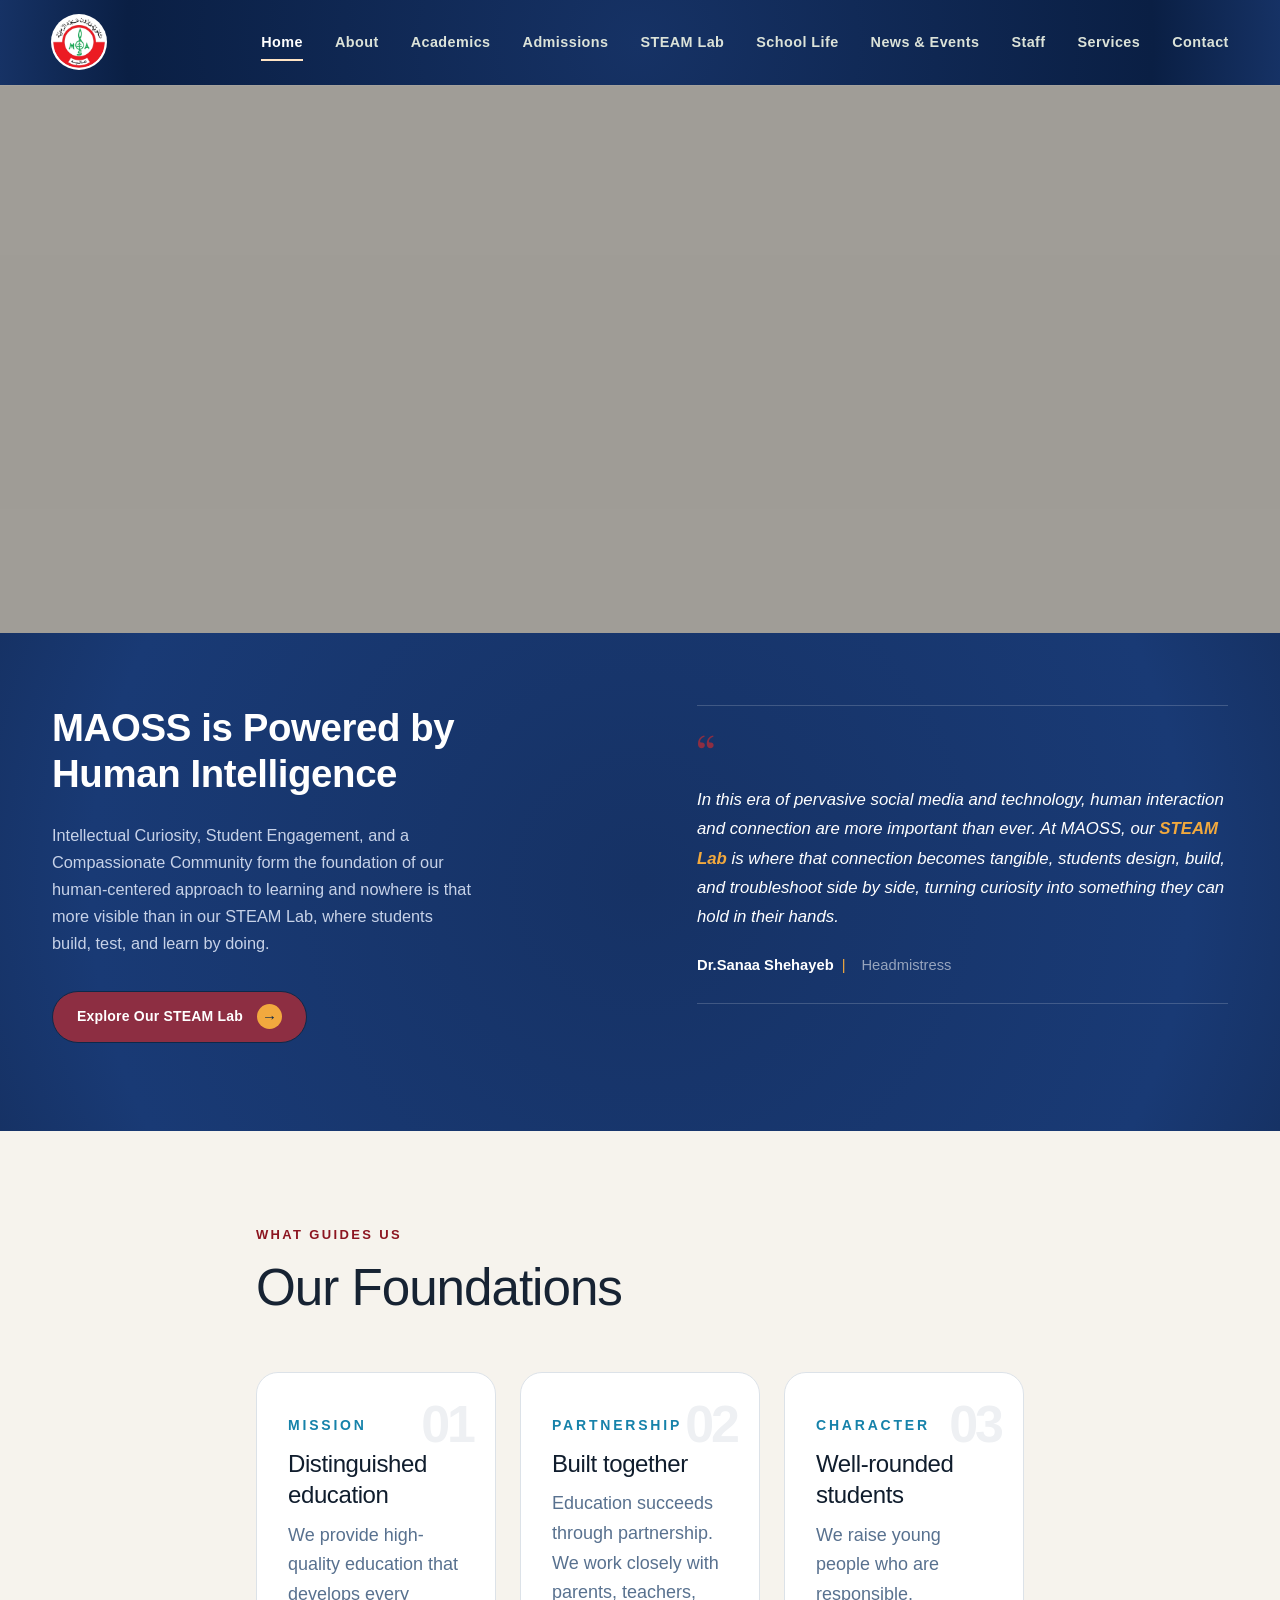
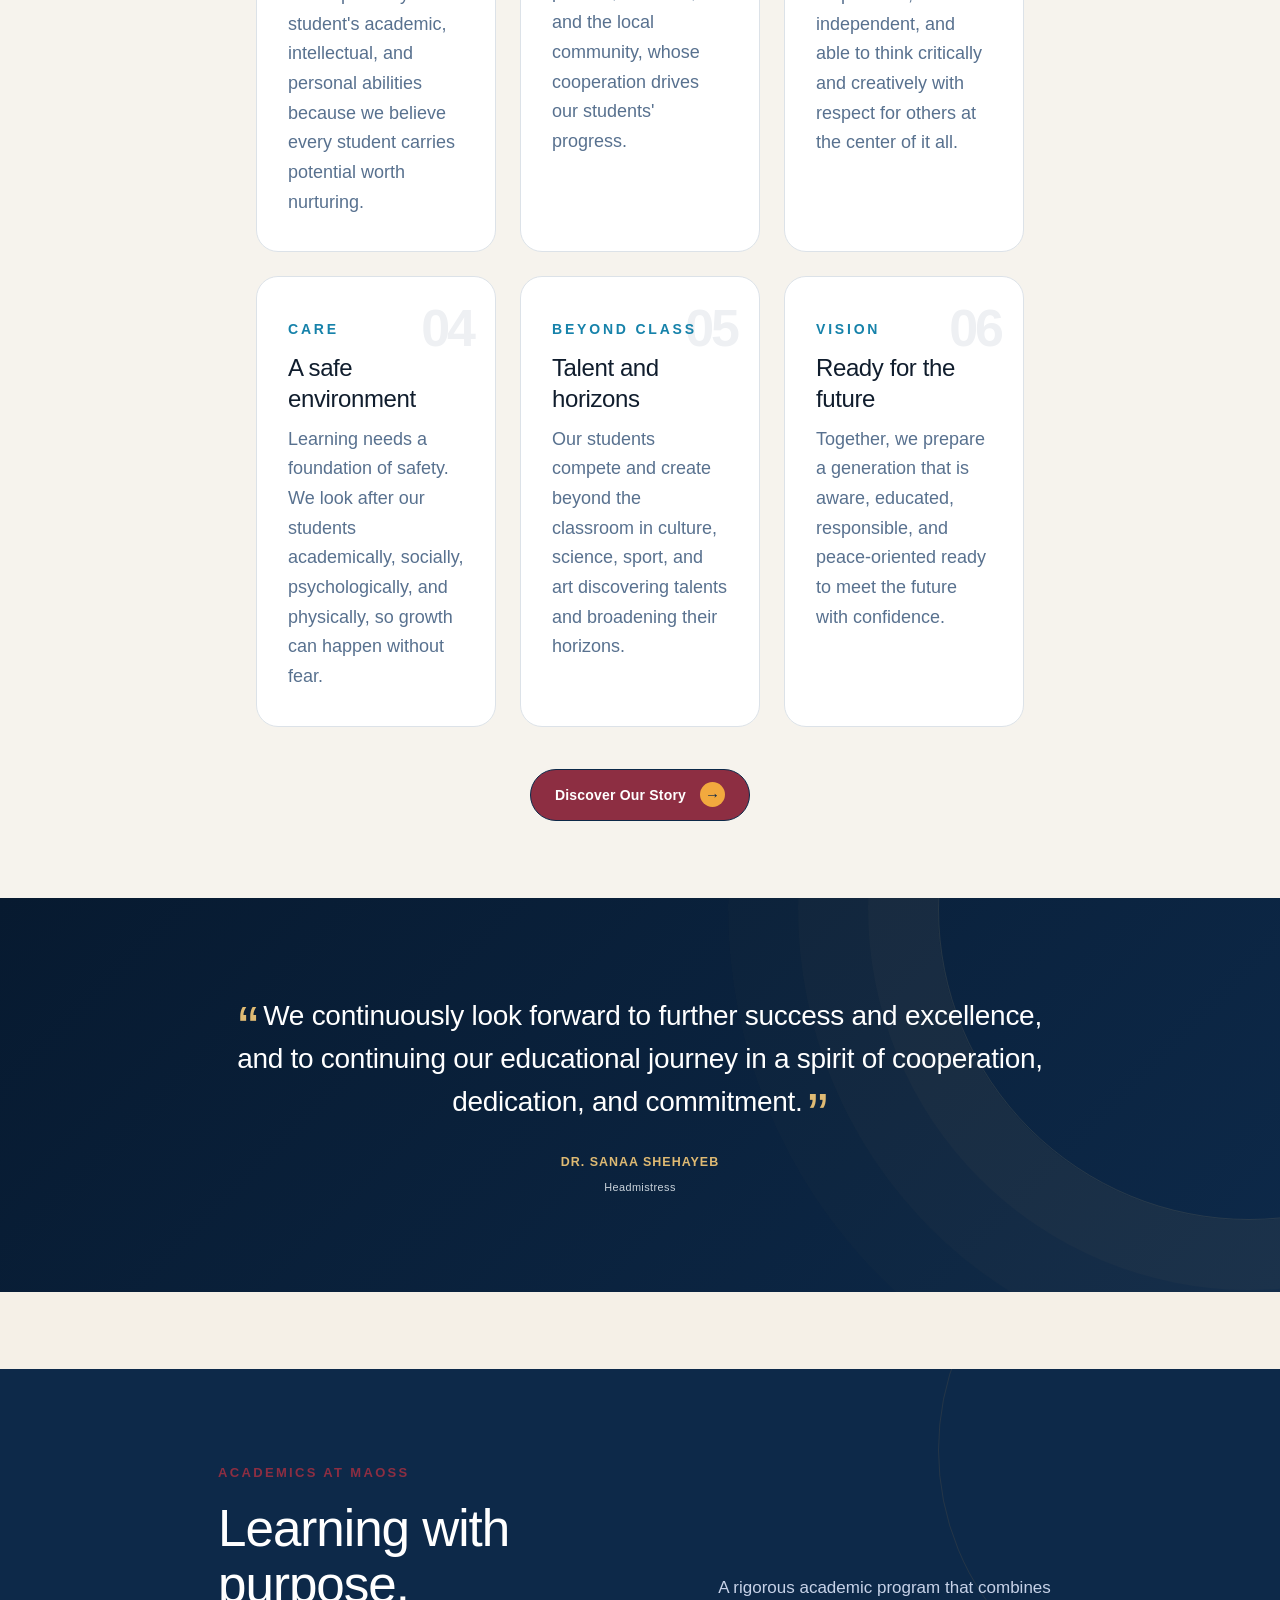
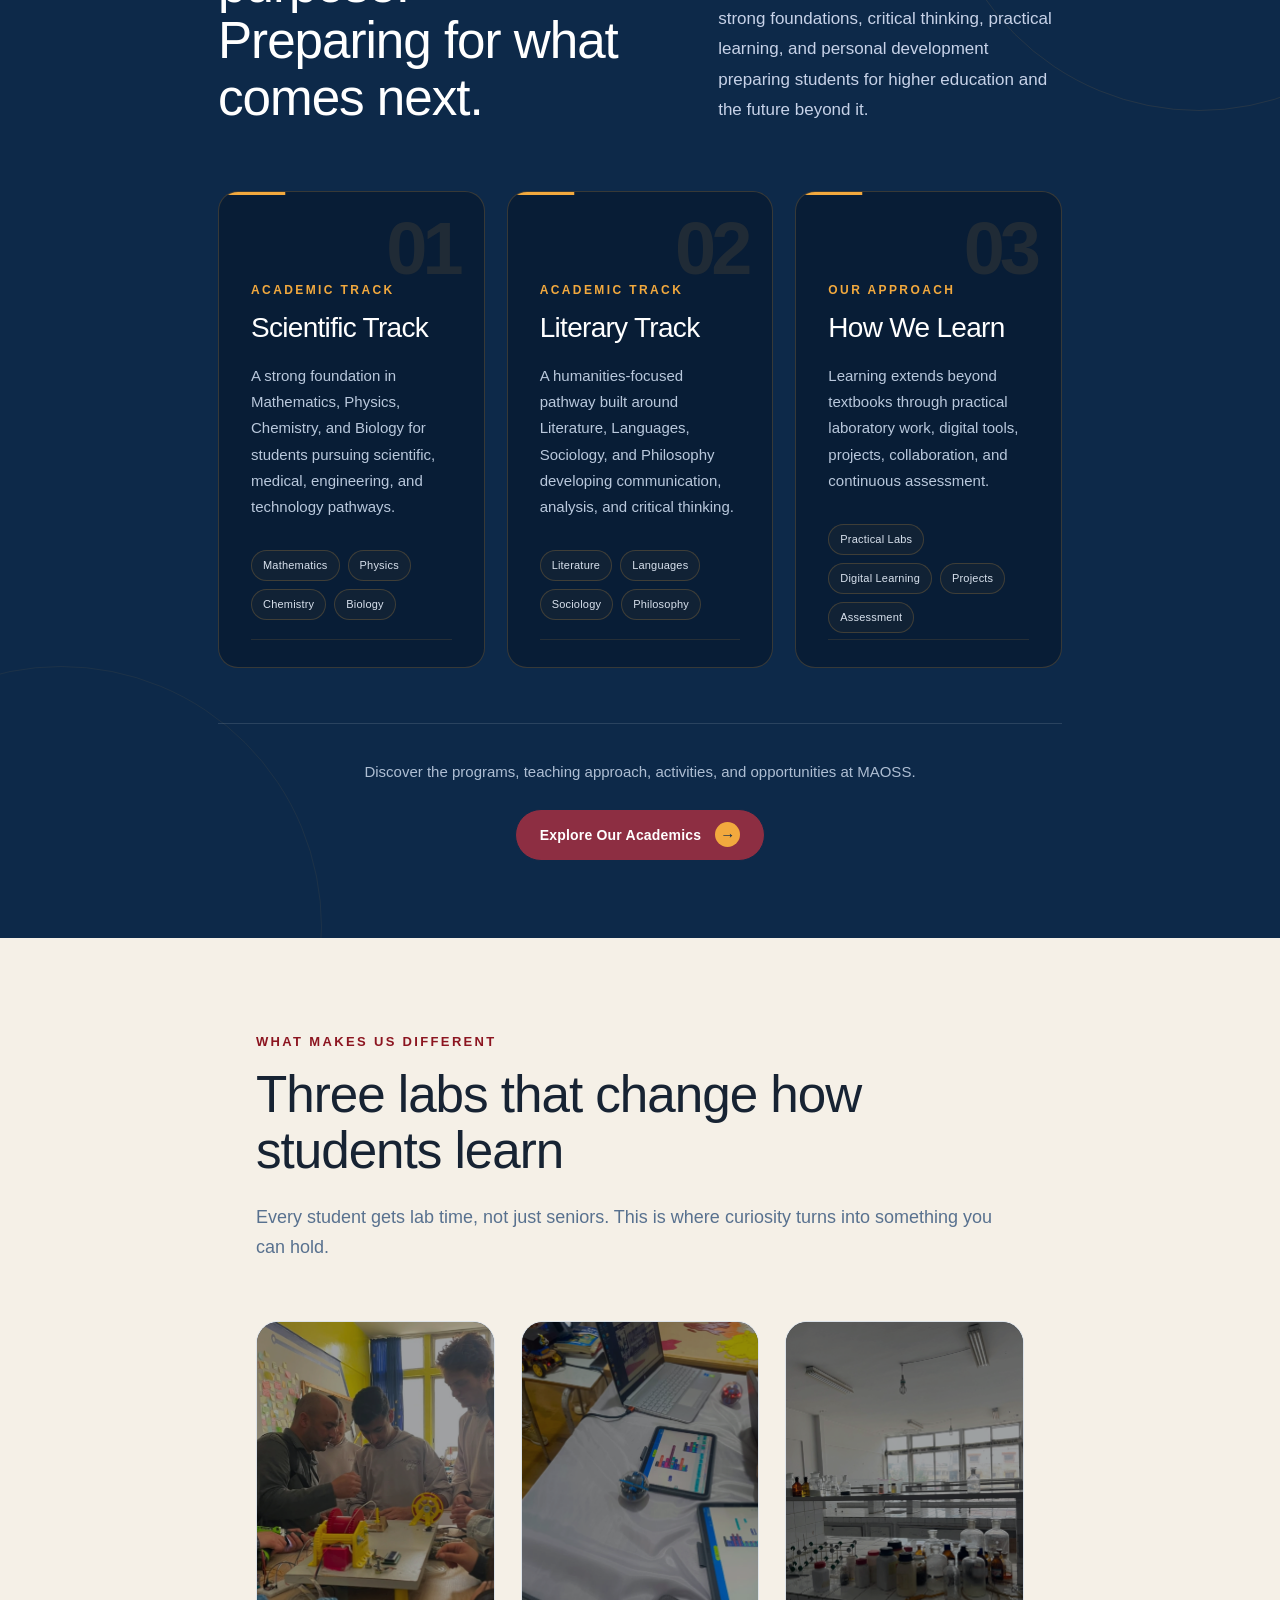
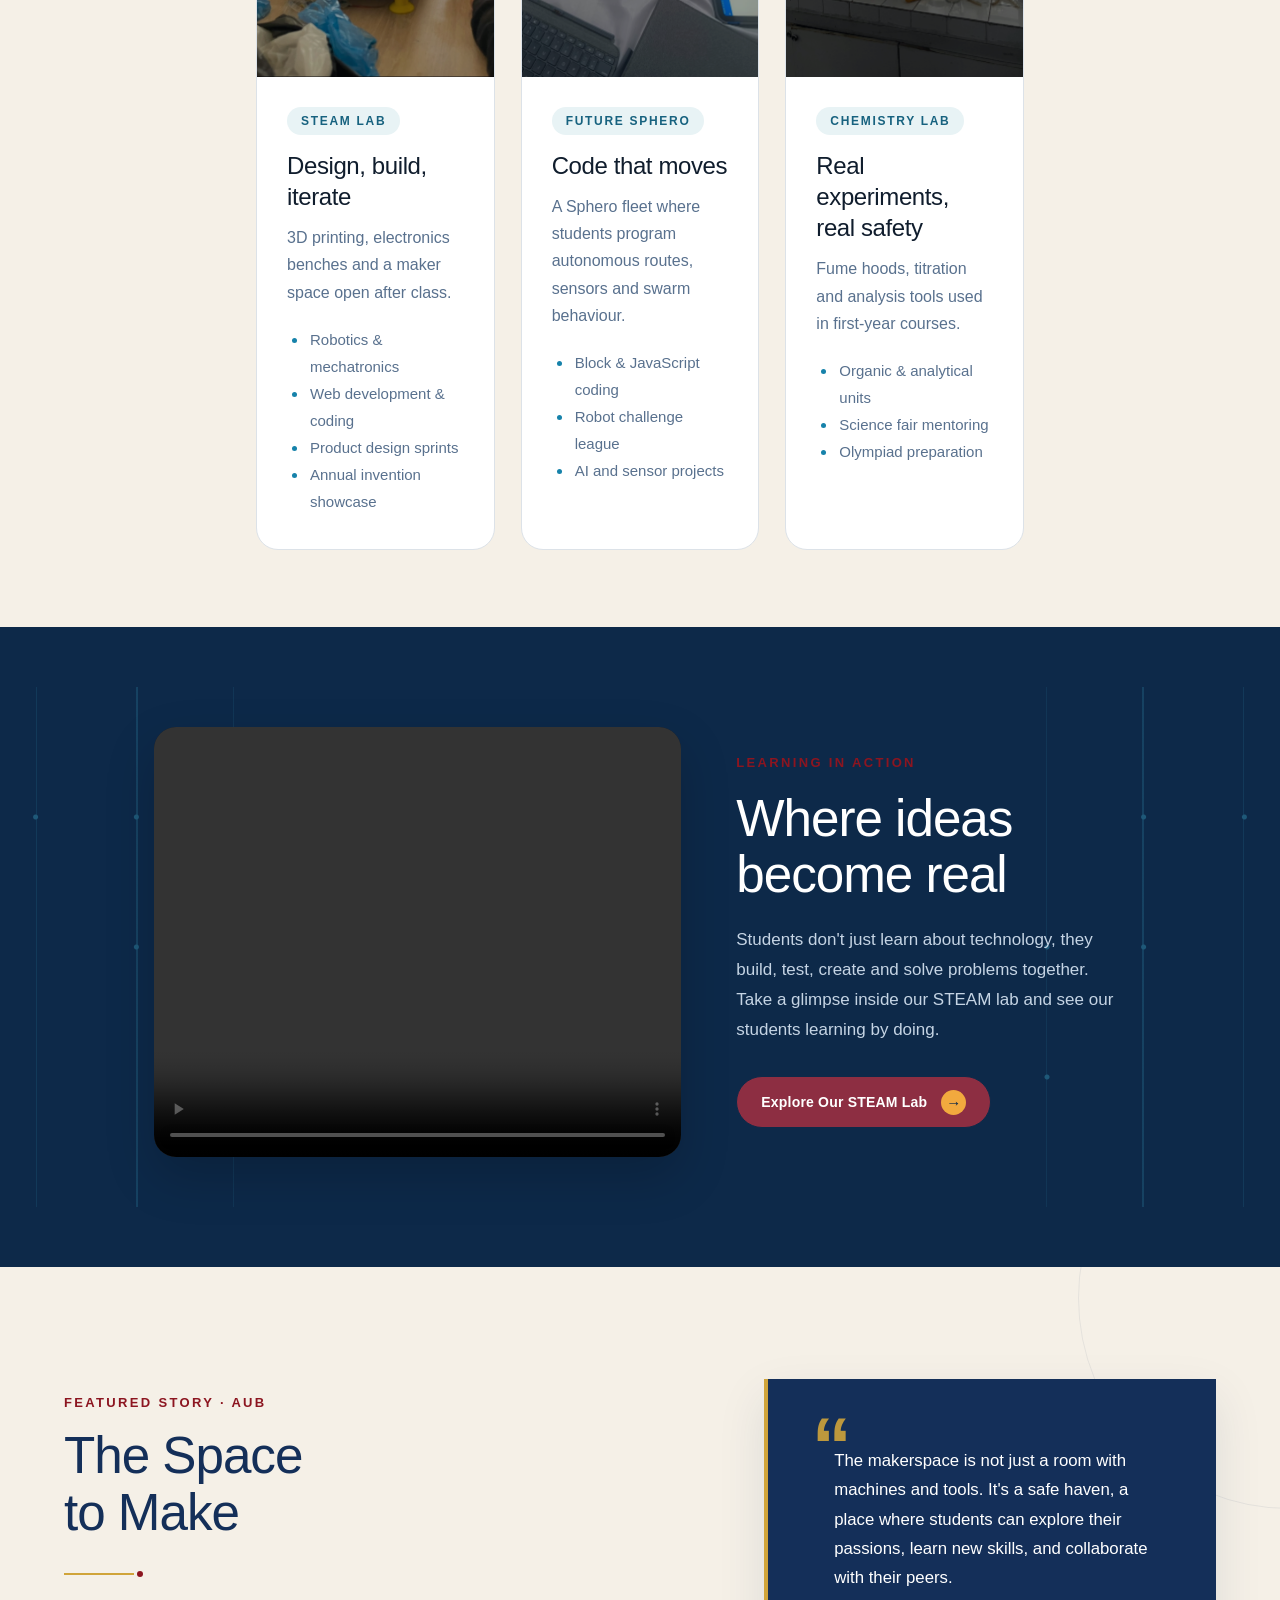
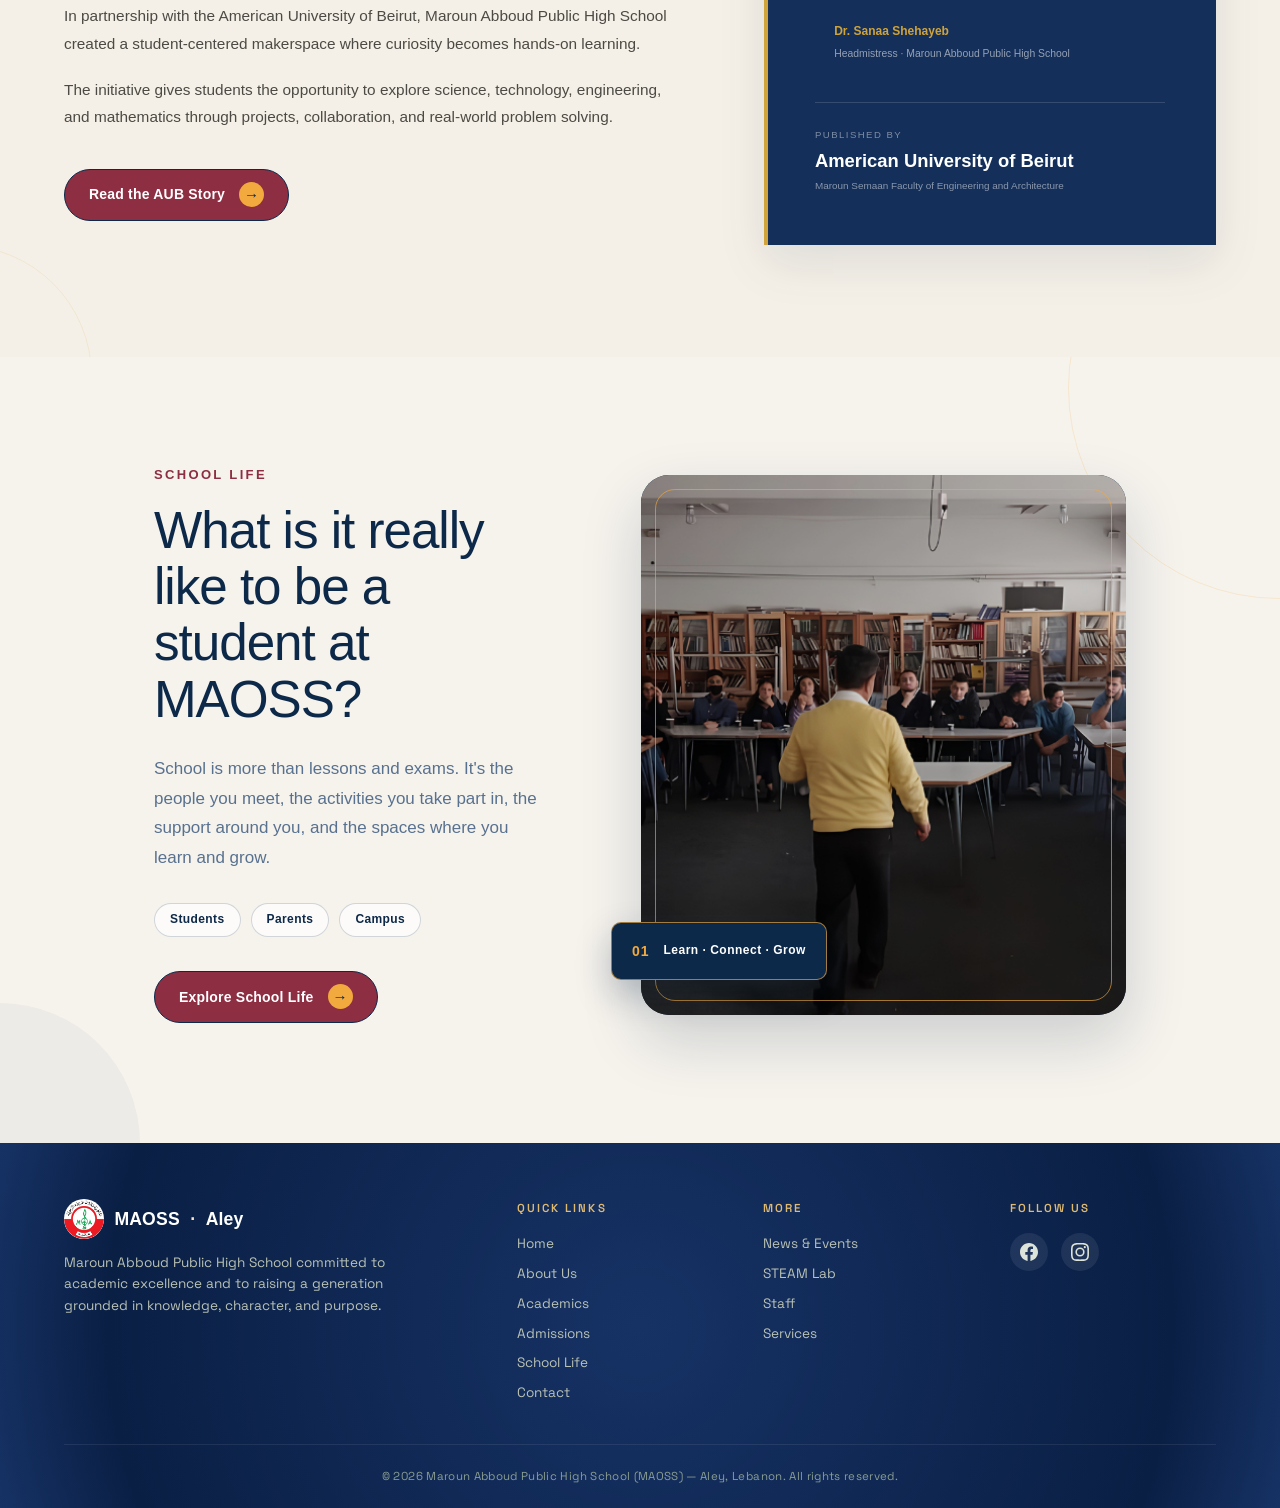
==== commit 55c214bf: "Finalyyy" ====
--- a/index.html
+++ b/index.html
@@ -60,7 +60,7 @@
   <section class="hero">
     <div class="hero-media">
       <video autoplay muted loop playsinline class="hero-video">
-        <source src="./assets/Video-Project-11.mp4" type="video/mp4">
+        <source src="./assets/Video-Project-111.mp4" type="video/mp4">
         Your browser does not support the video tag.
       </video>
     </div>
@@ -469,7 +469,7 @@
     <div class="learning-video">
 
      <video controls>
-  <source src="./assets/STEAMlab-new.mp4" type="video/mp4">
+  <source src="./assets/STEAMlab-neww.mp4" type="video/mp4">
   Your browser does not support the video tag.
 </video>
 
@@ -657,6 +657,7 @@
 </section>
 
 </main>
+
   <footer class="site-footer">
     <div class="footer-inner">
 <div class="footer-brand">
@@ -673,7 +674,7 @@
           <a href="about.html">About Us</a>
           <a href="academic.html">Academics</a>
           <a href="admission.html">Admissions</a>
-          <a href="students.html">Students</a>
+          <a href="students.html">School Life</a>
           <a href="contact.html">Contact</a>
         </nav>
       </div>
@@ -681,7 +682,7 @@
         <h4>More</h4>
         <nav>
           <a href="news.html">News &amp; Events</a>
-          <a href="parent.html">Parents</a>
+          <a href="steam.html">STEAM Lab</a>
           <a href="staff.html">Staff</a>
           <a href="services.html">Services</a>
         </nav>
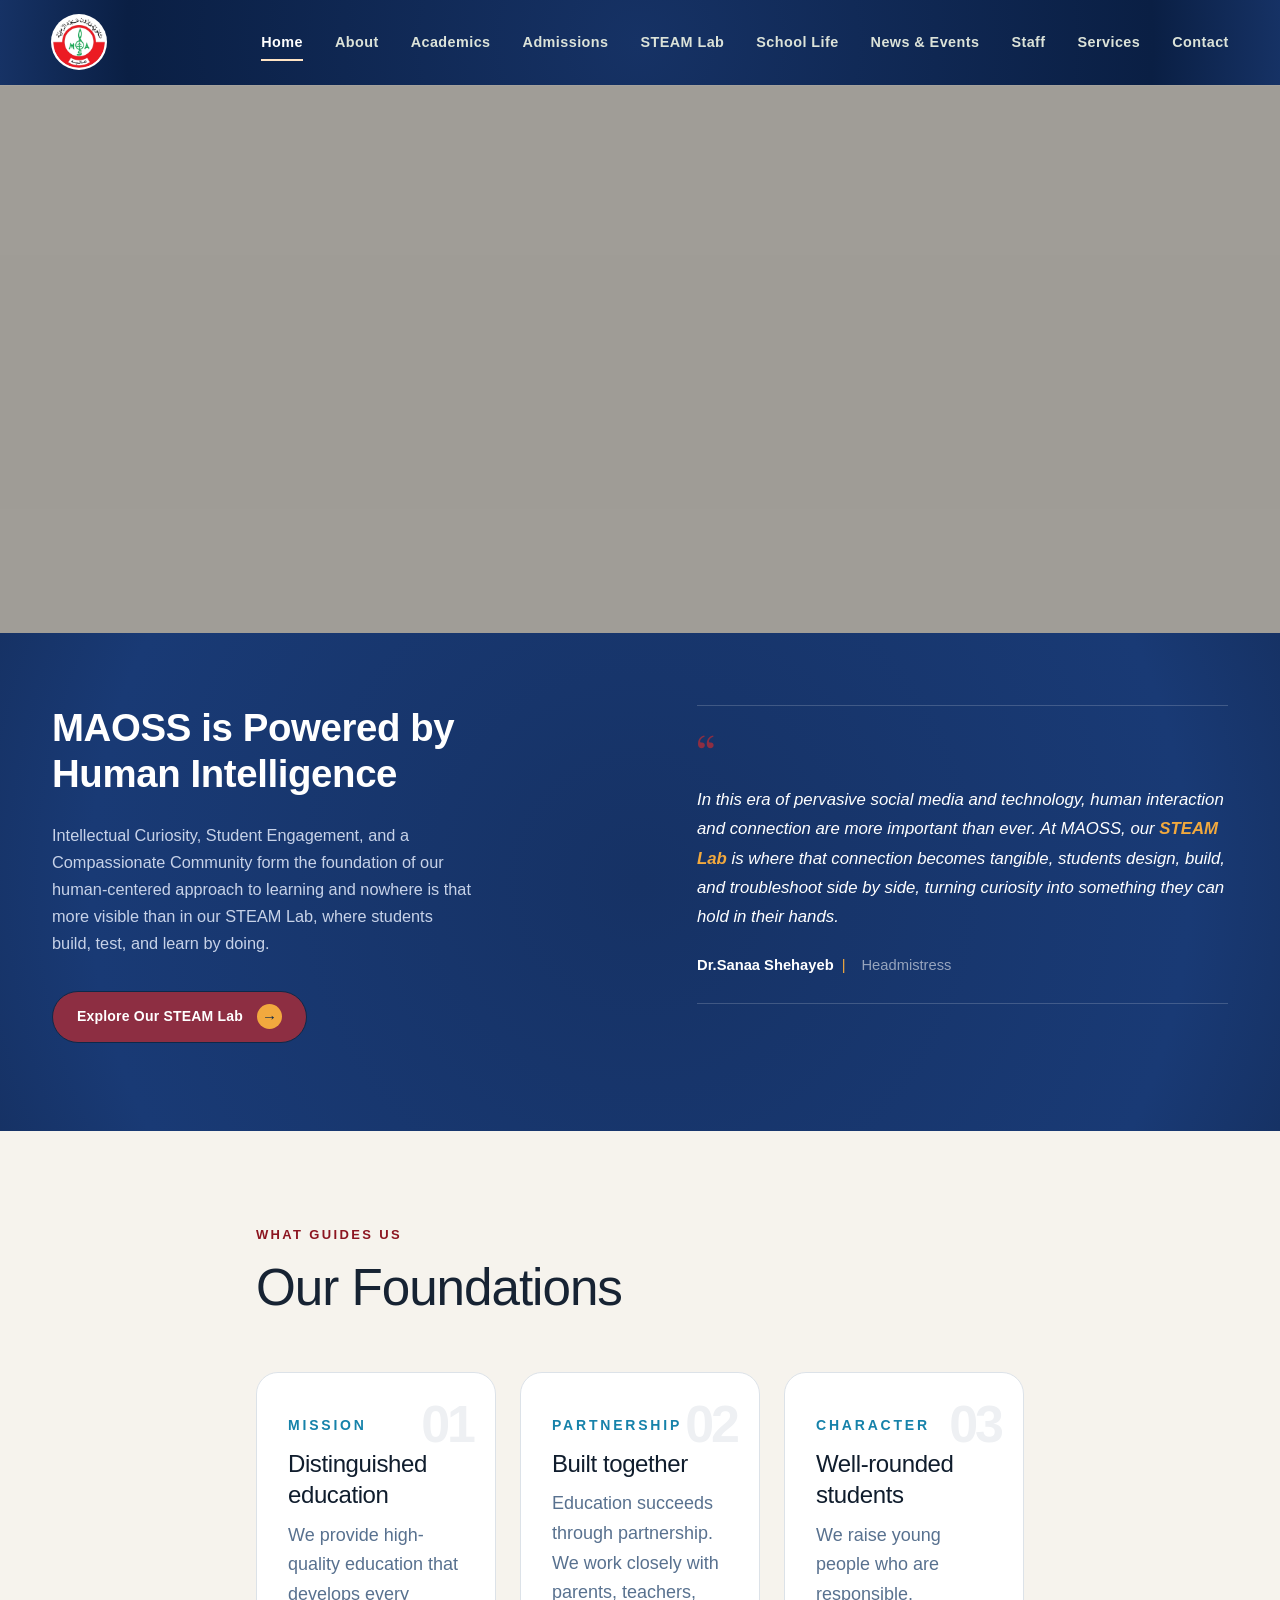
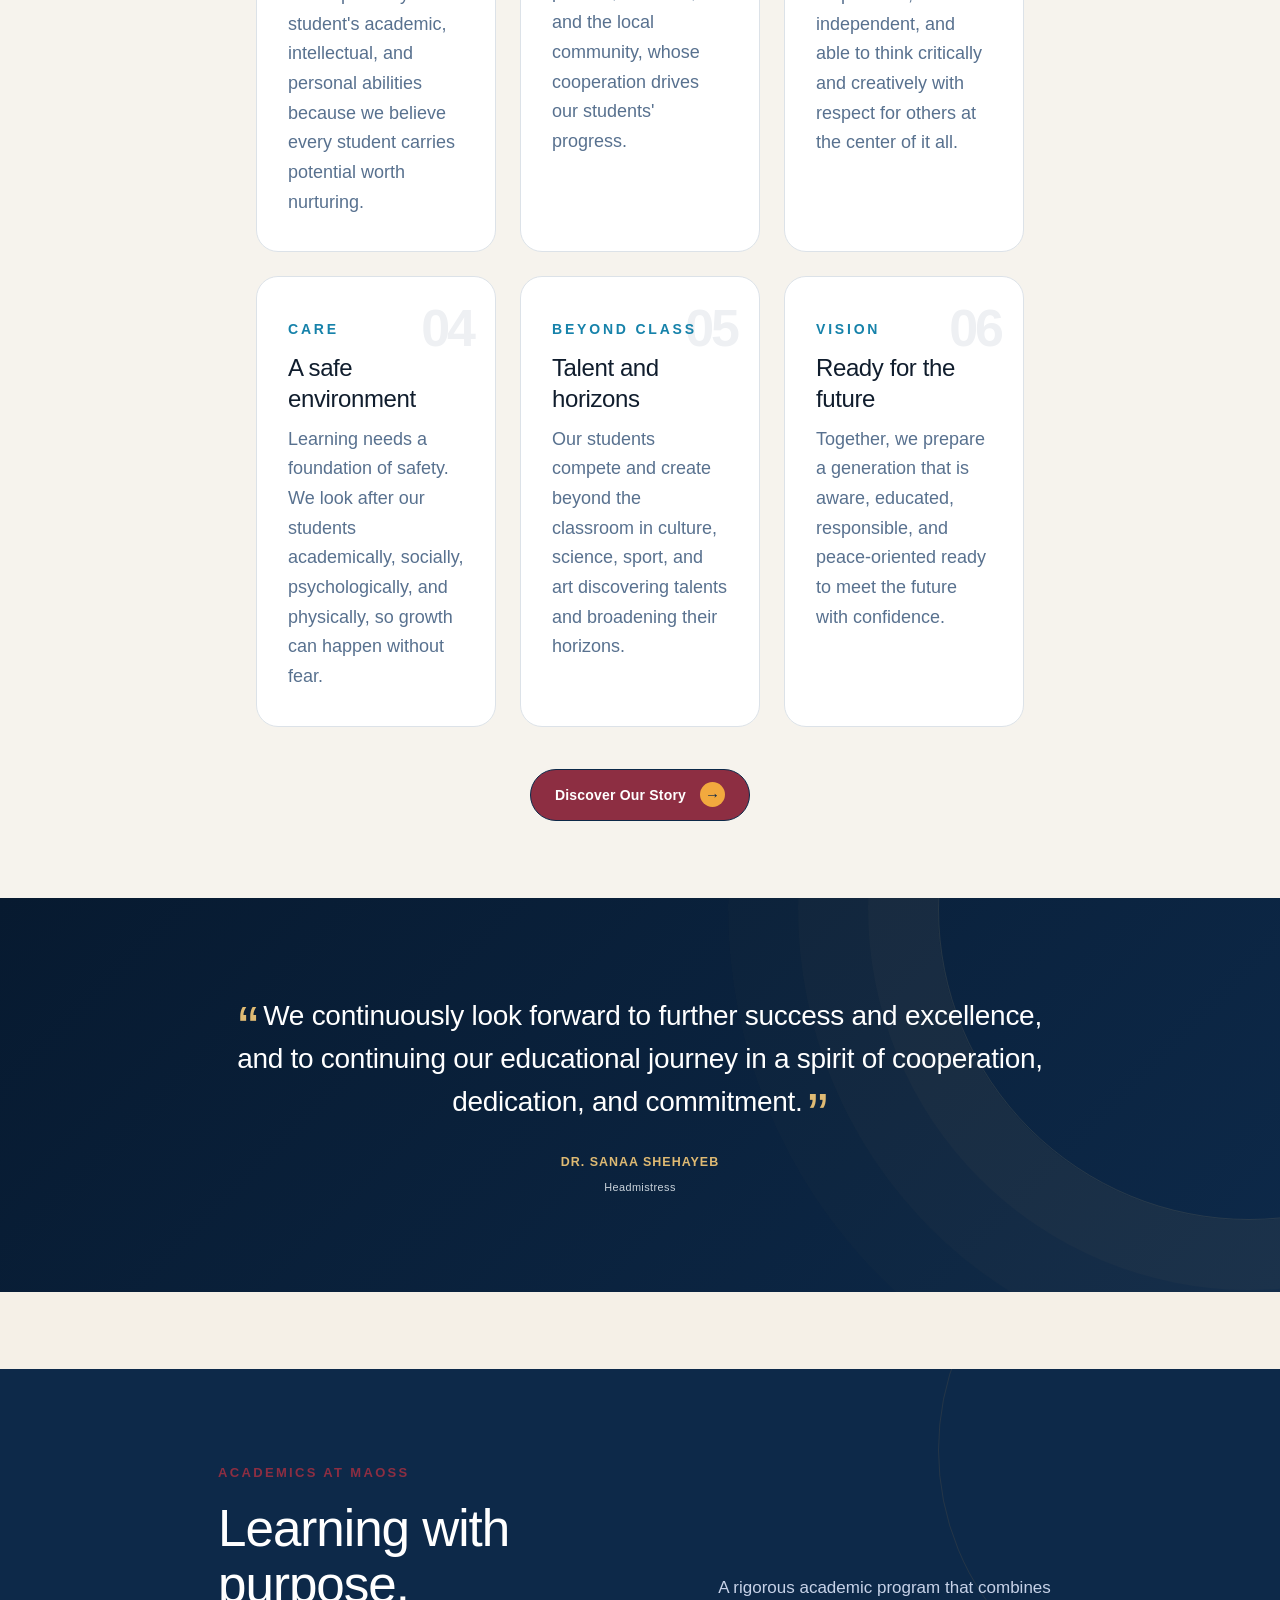
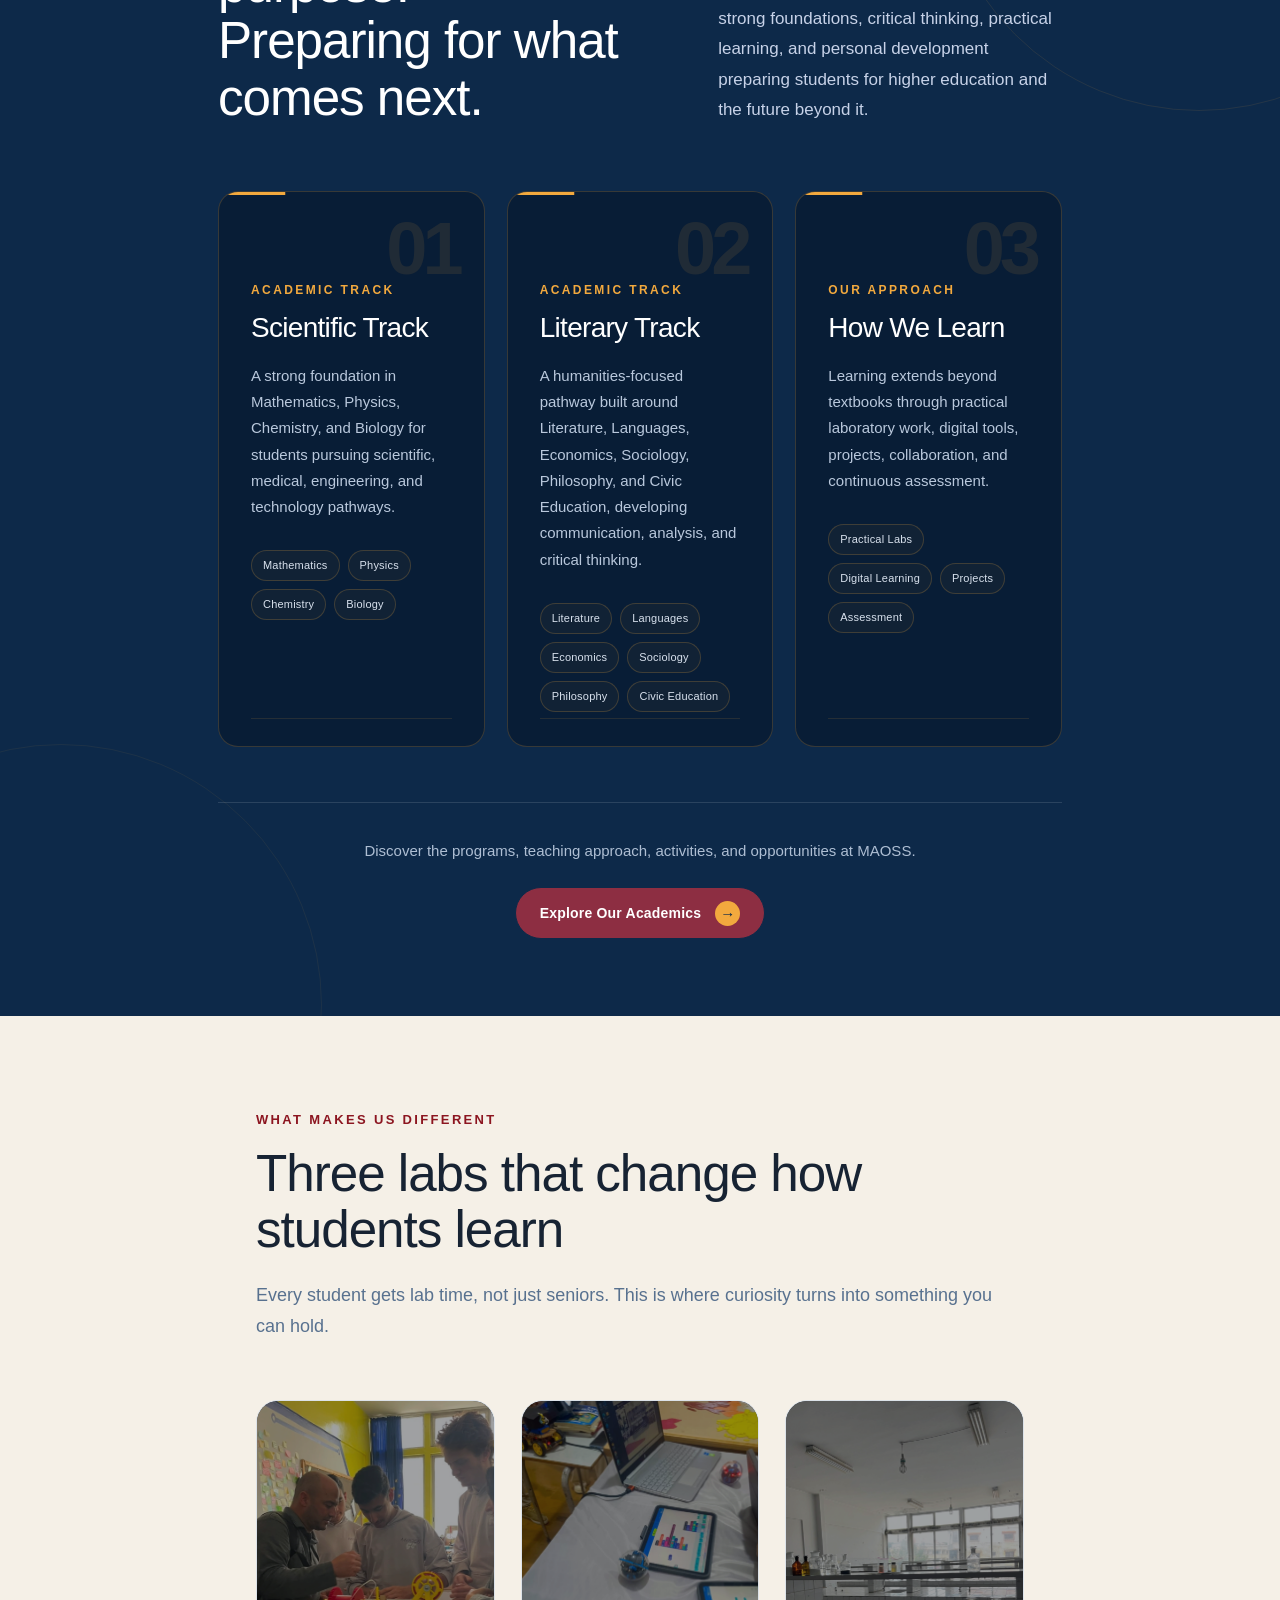
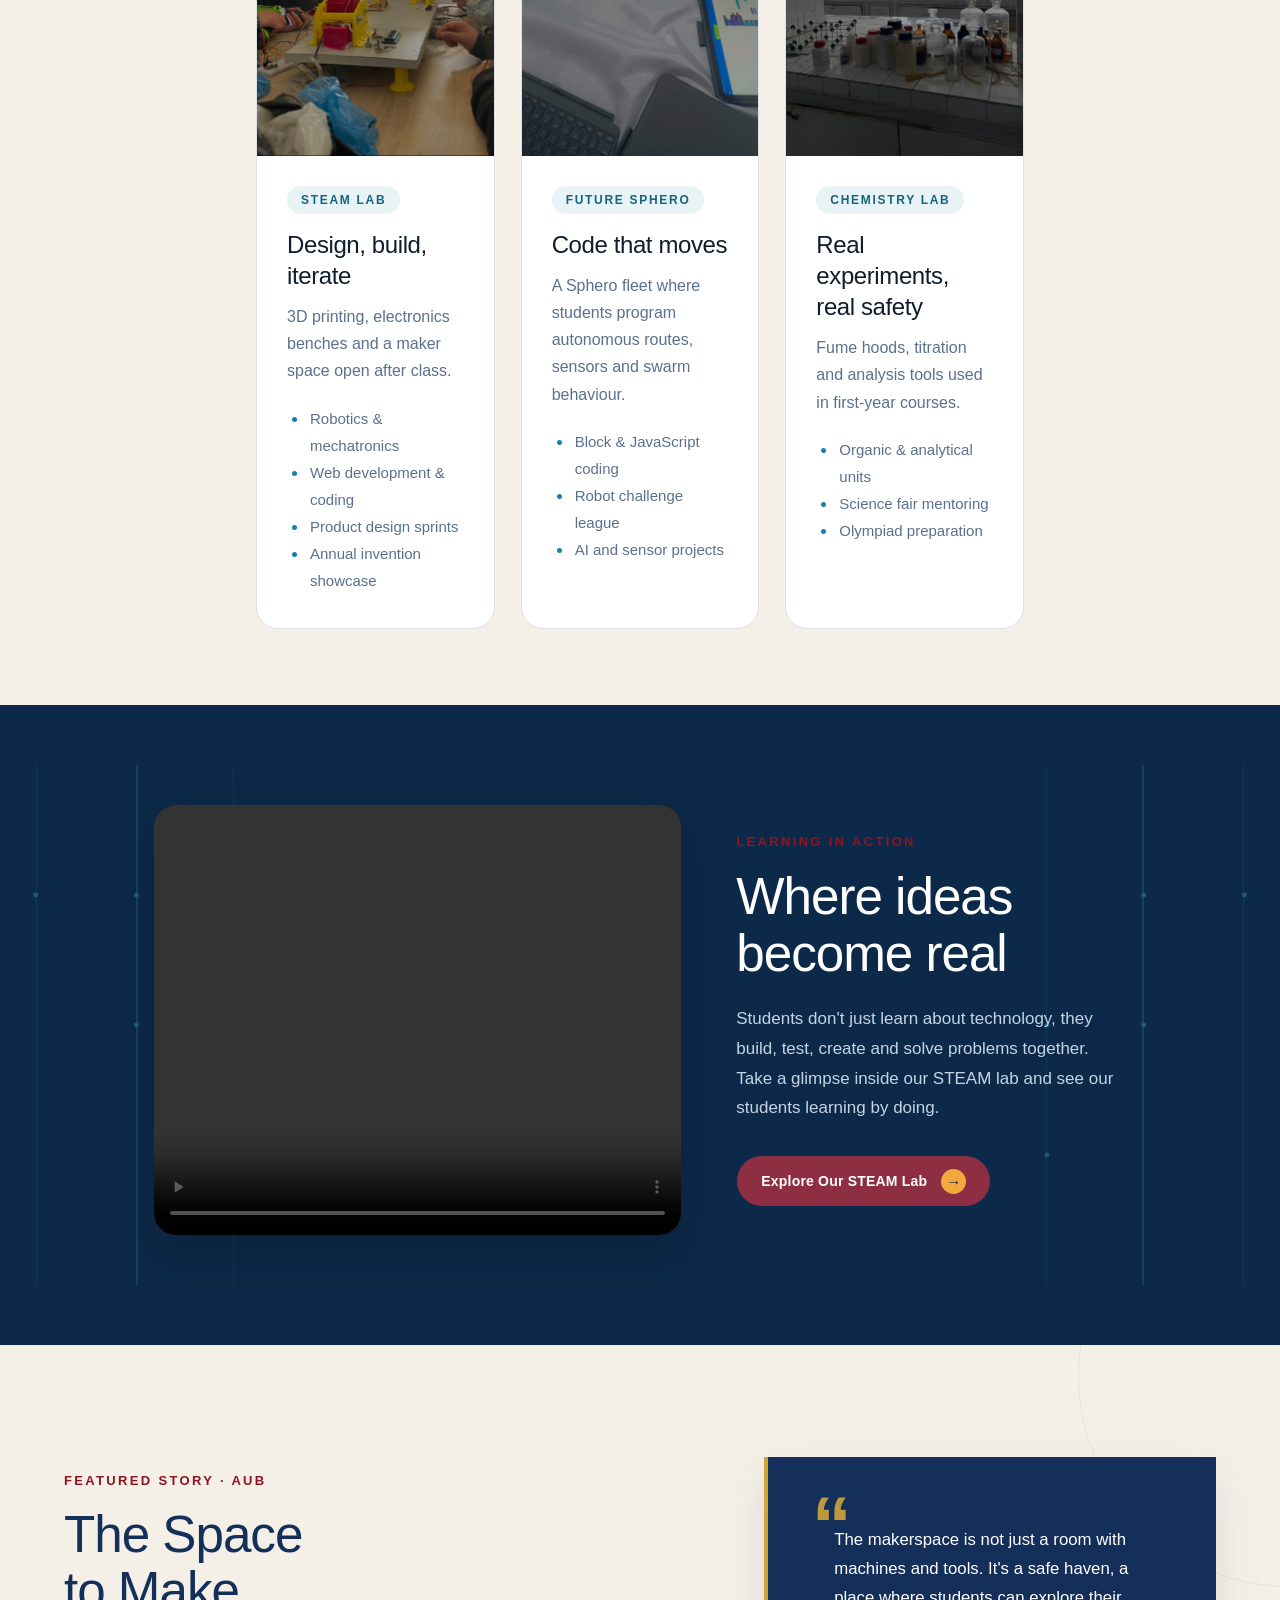
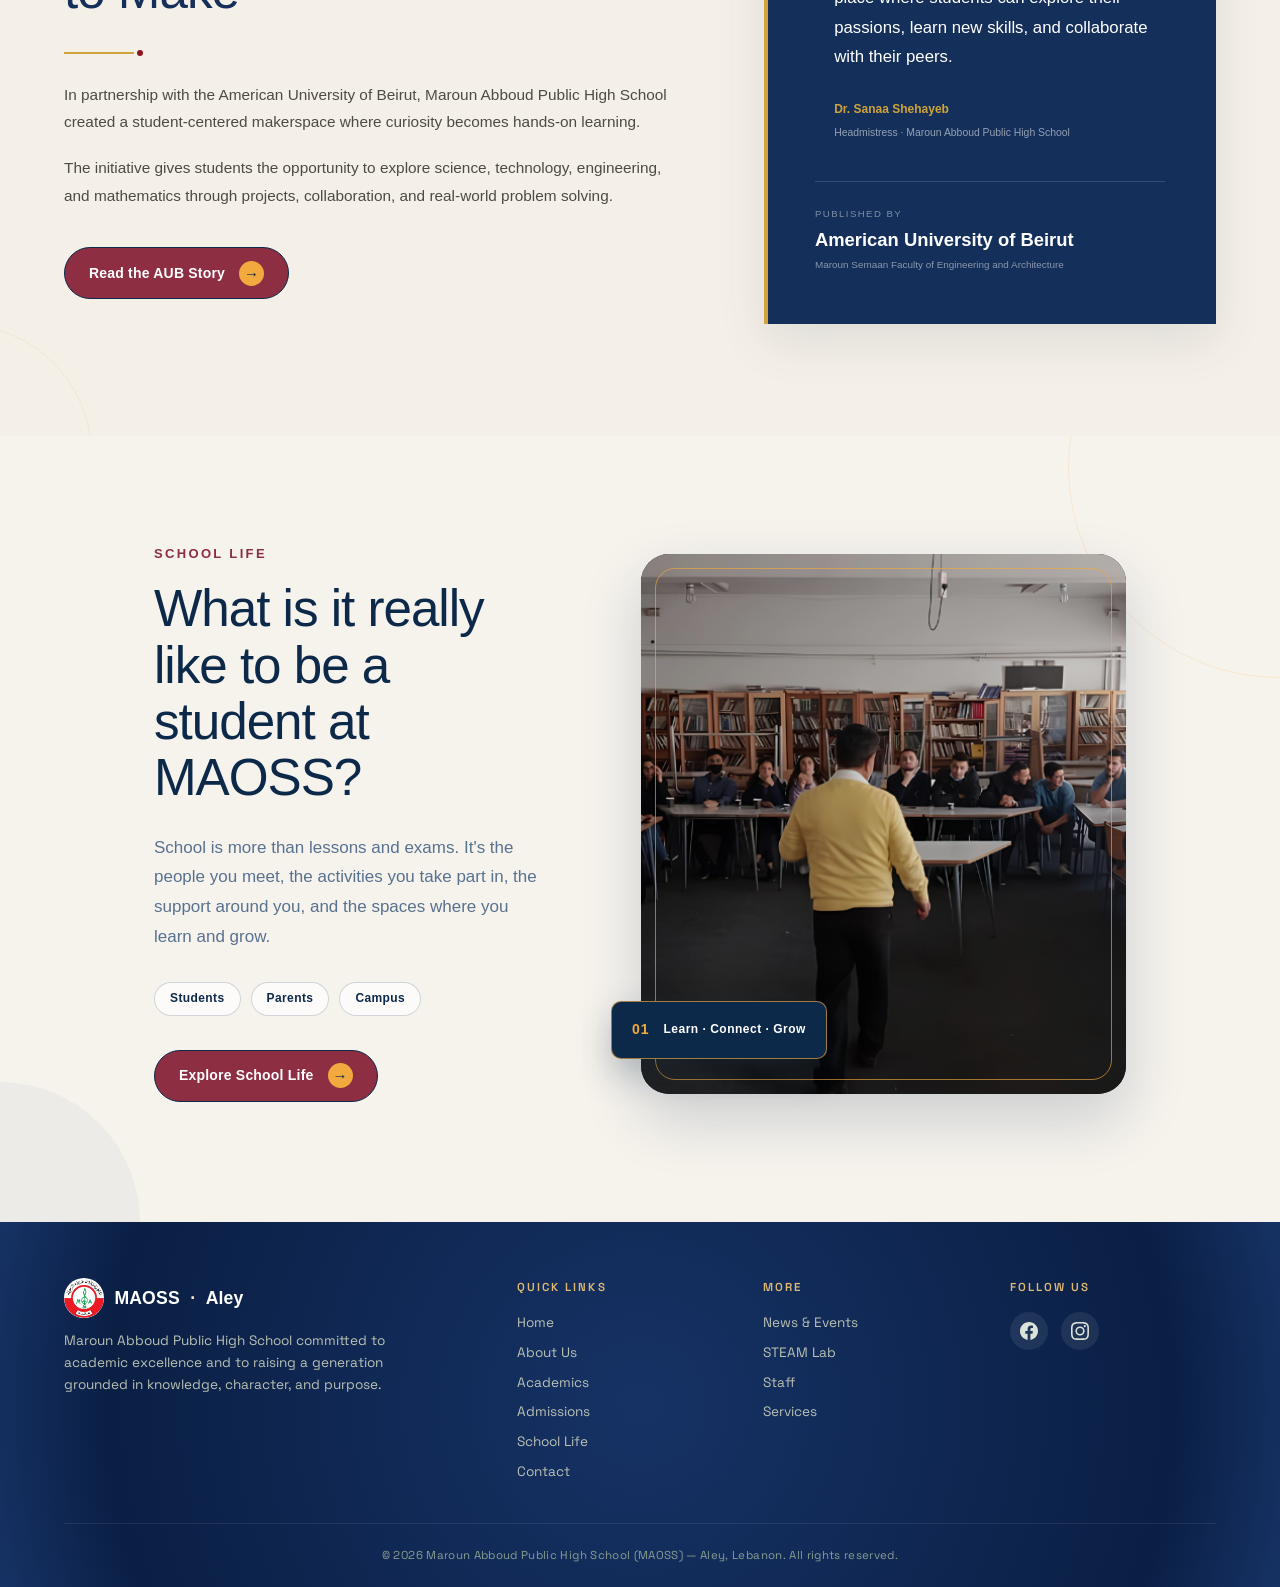
==== commit 20046d51: "add" ====
--- a/index.html
+++ b/index.html
@@ -270,16 +270,16 @@
           </h3>
 
           <p>
-            A humanities-focused pathway built around Literature,
-            Languages, Sociology, and Philosophy developing
-            communication, analysis, and critical thinking.
+           A humanities-focused pathway built around Literature, Languages, Economics, Sociology, Philosophy, and Civic Education, developing communication, analysis, and critical thinking.
           </p>
 
           <div class="academic-subjects">
             <span>Literature</span>
             <span>Languages</span>
+             <span>Economics</span>
             <span>Sociology</span>
             <span>Philosophy</span>
+            <span>Civic Education</span>
           </div>
 
         </div>
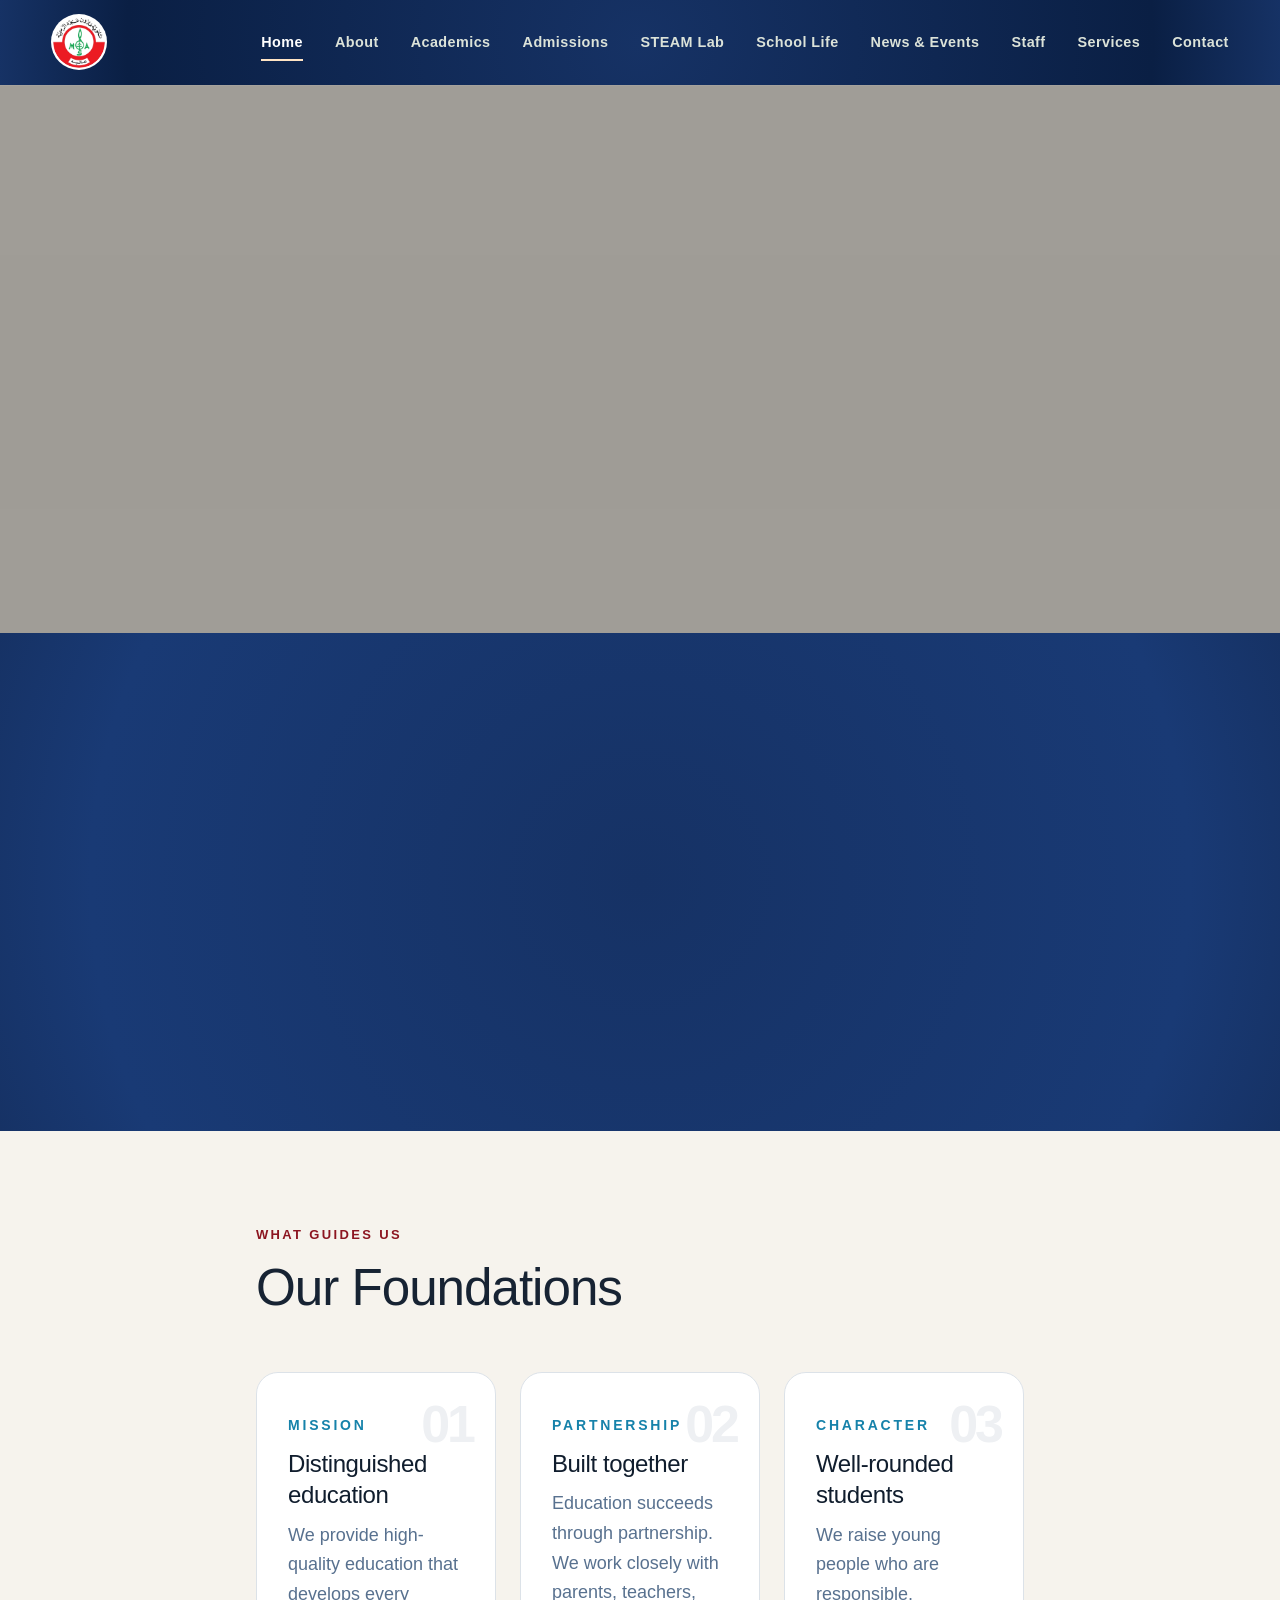
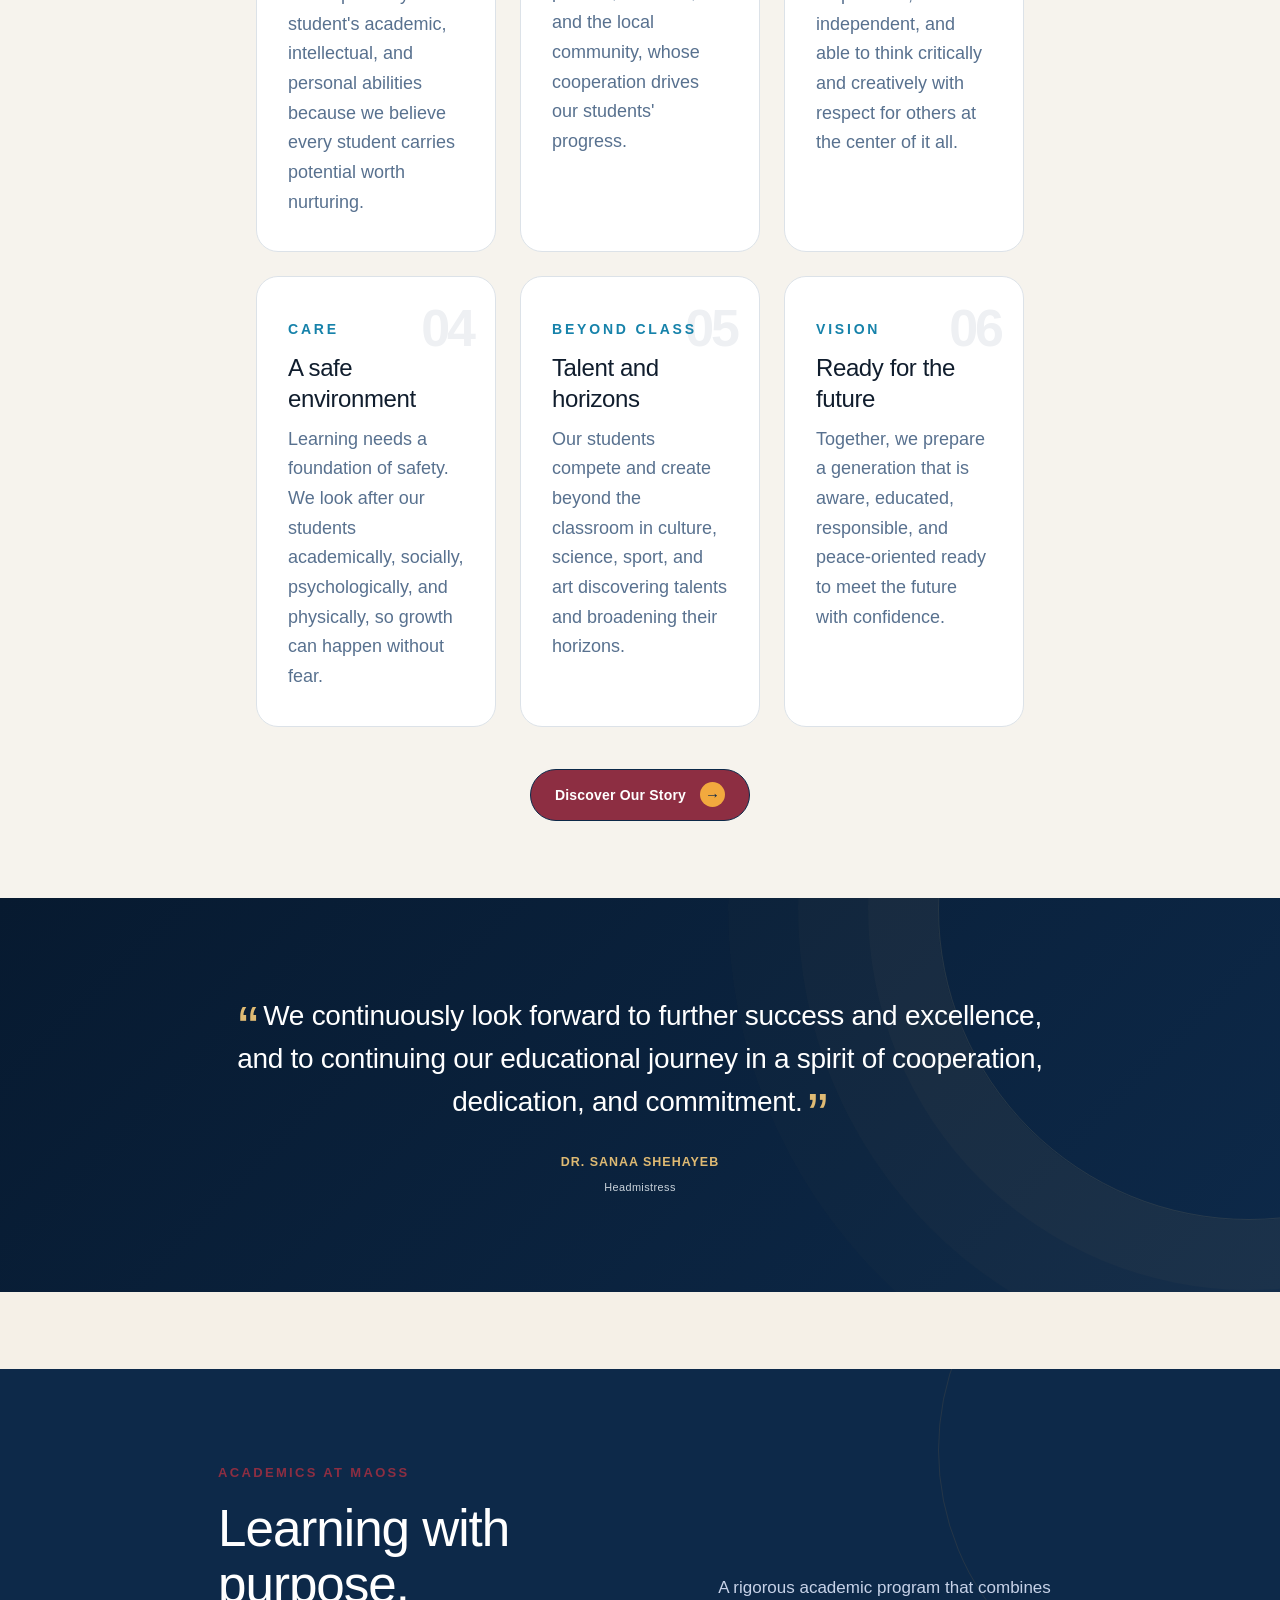
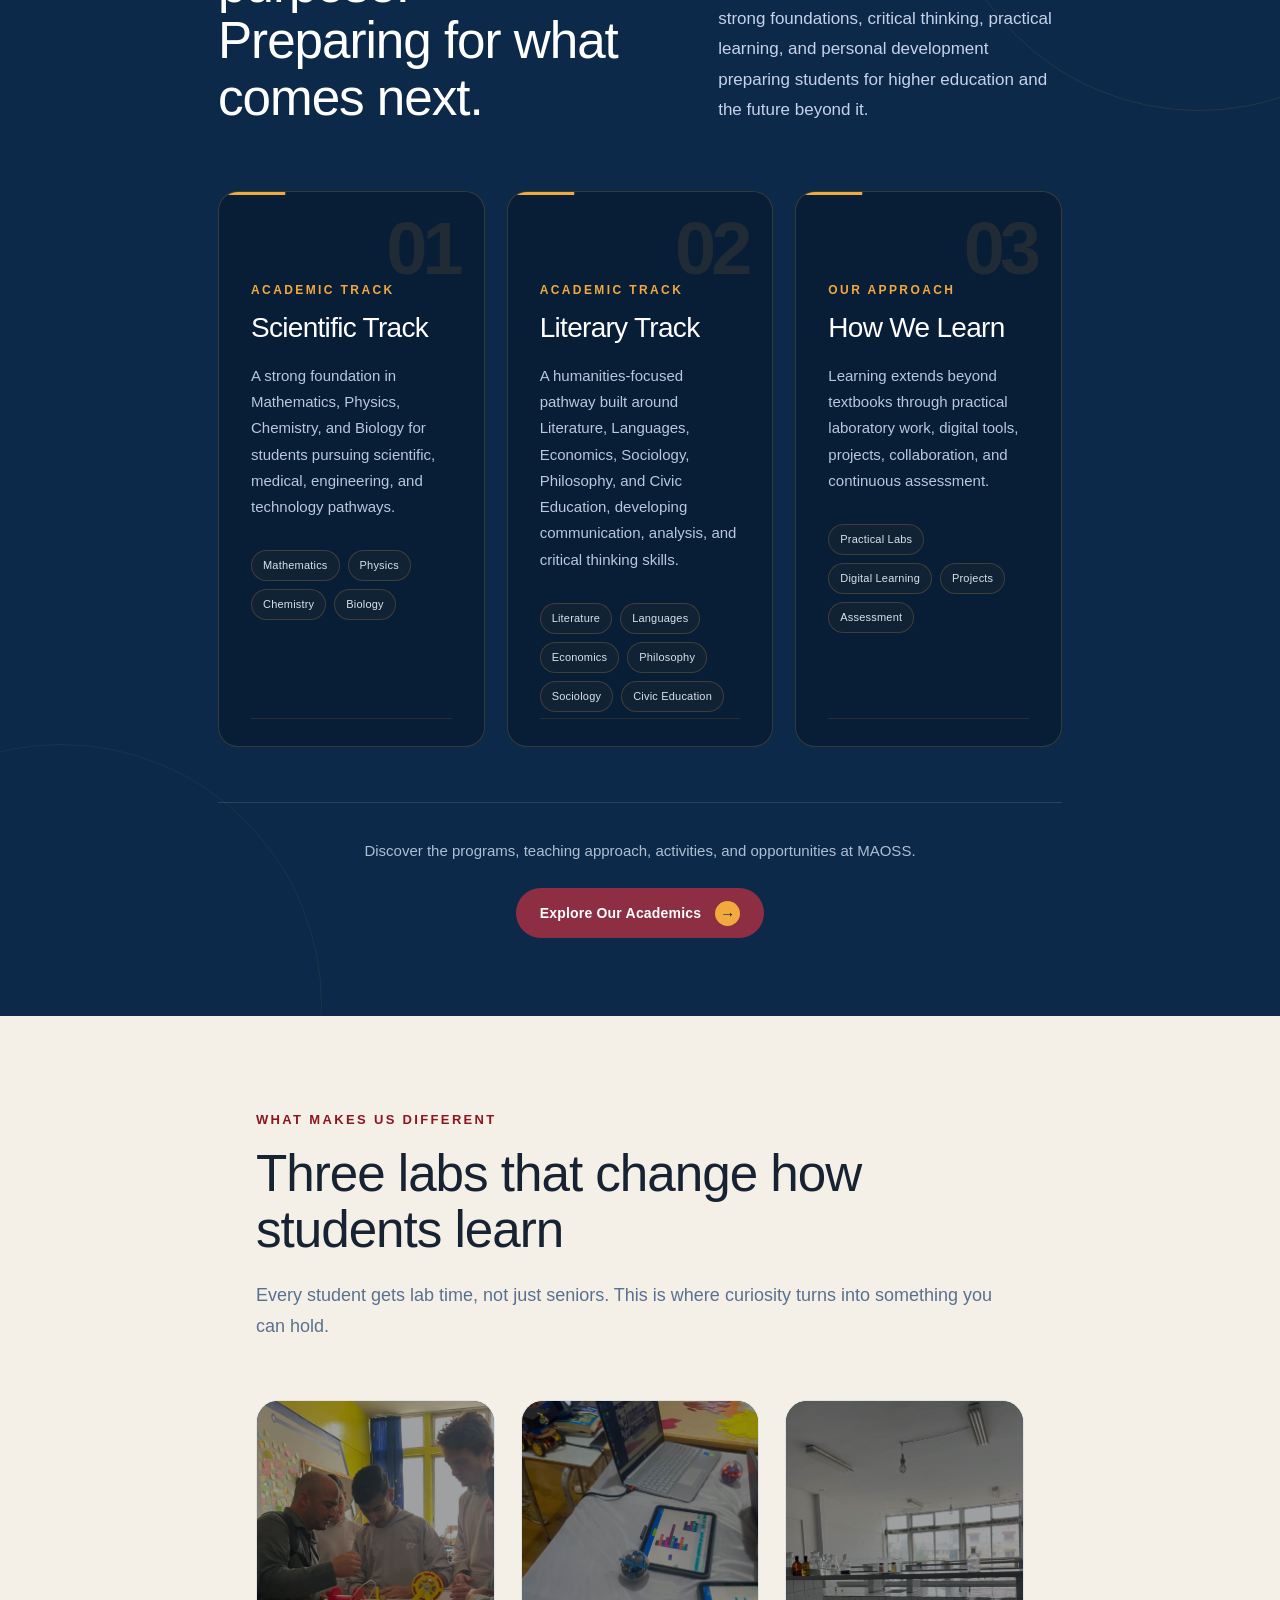
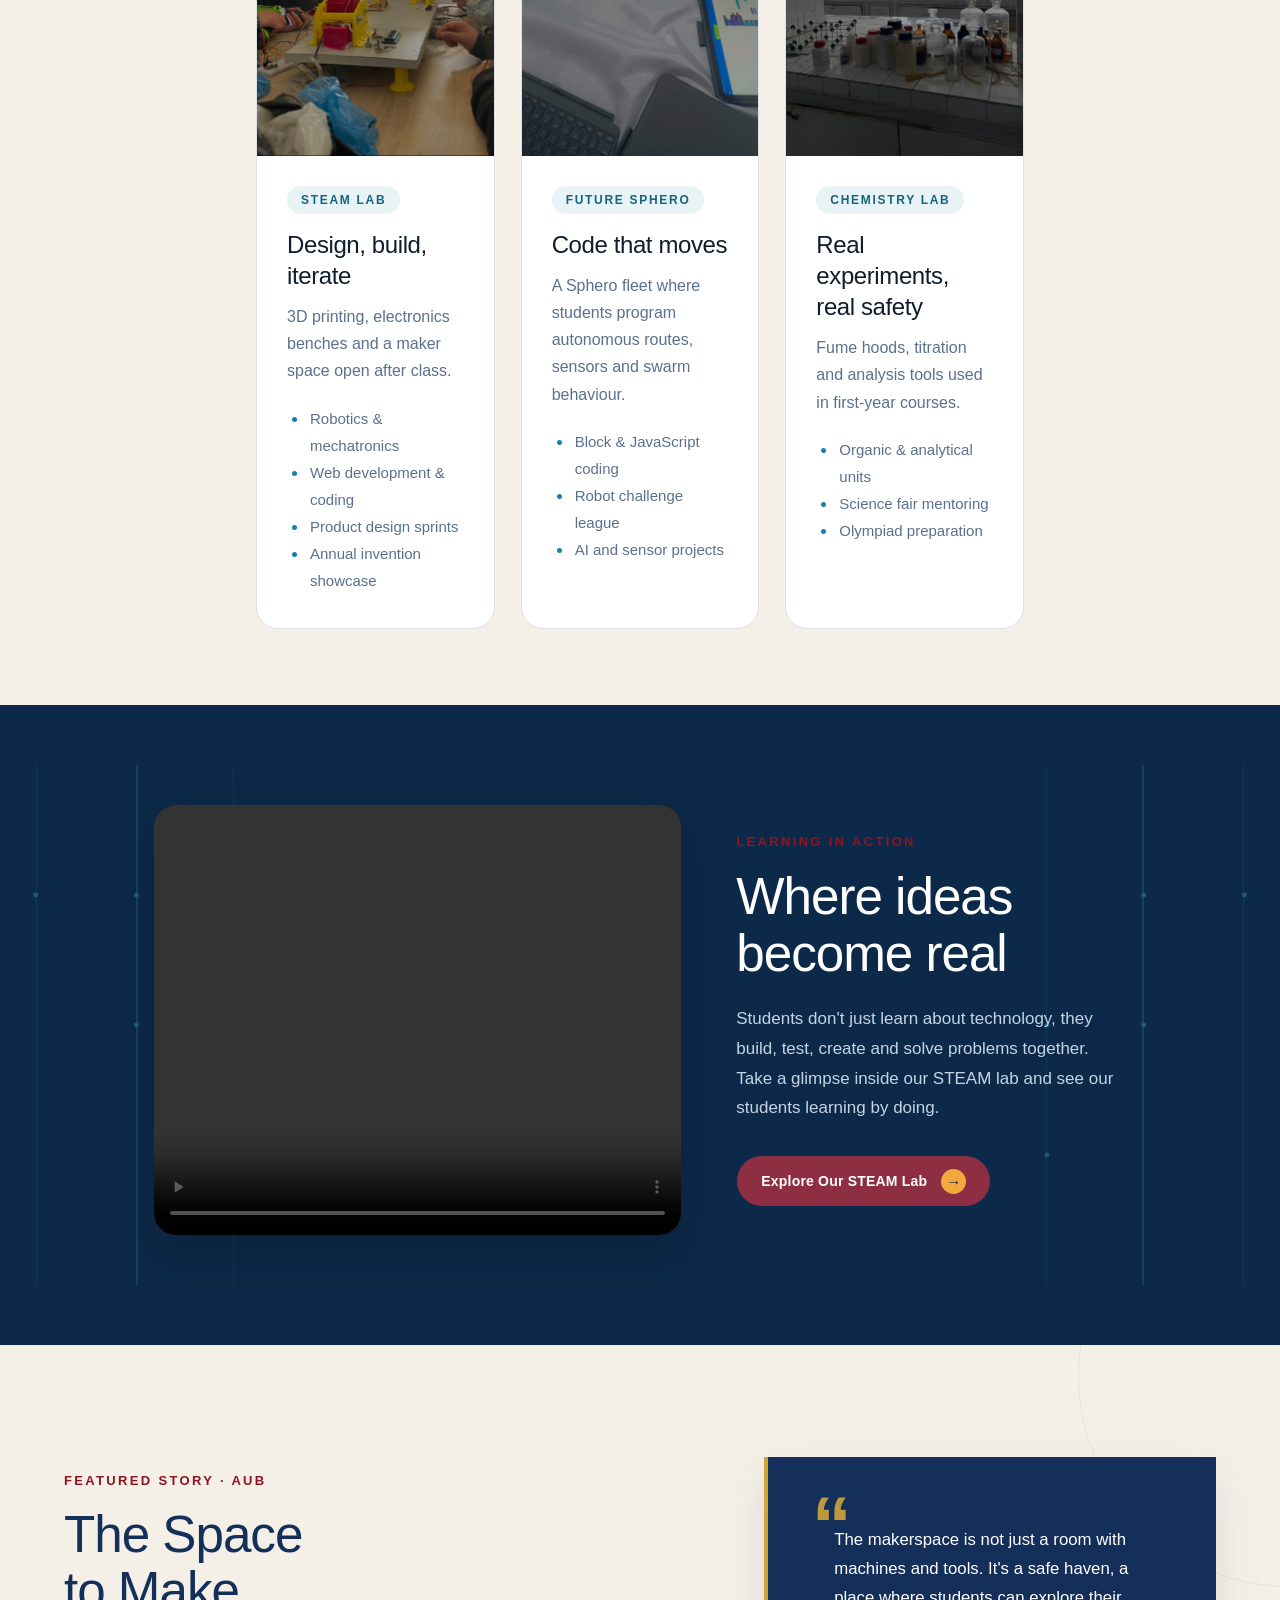
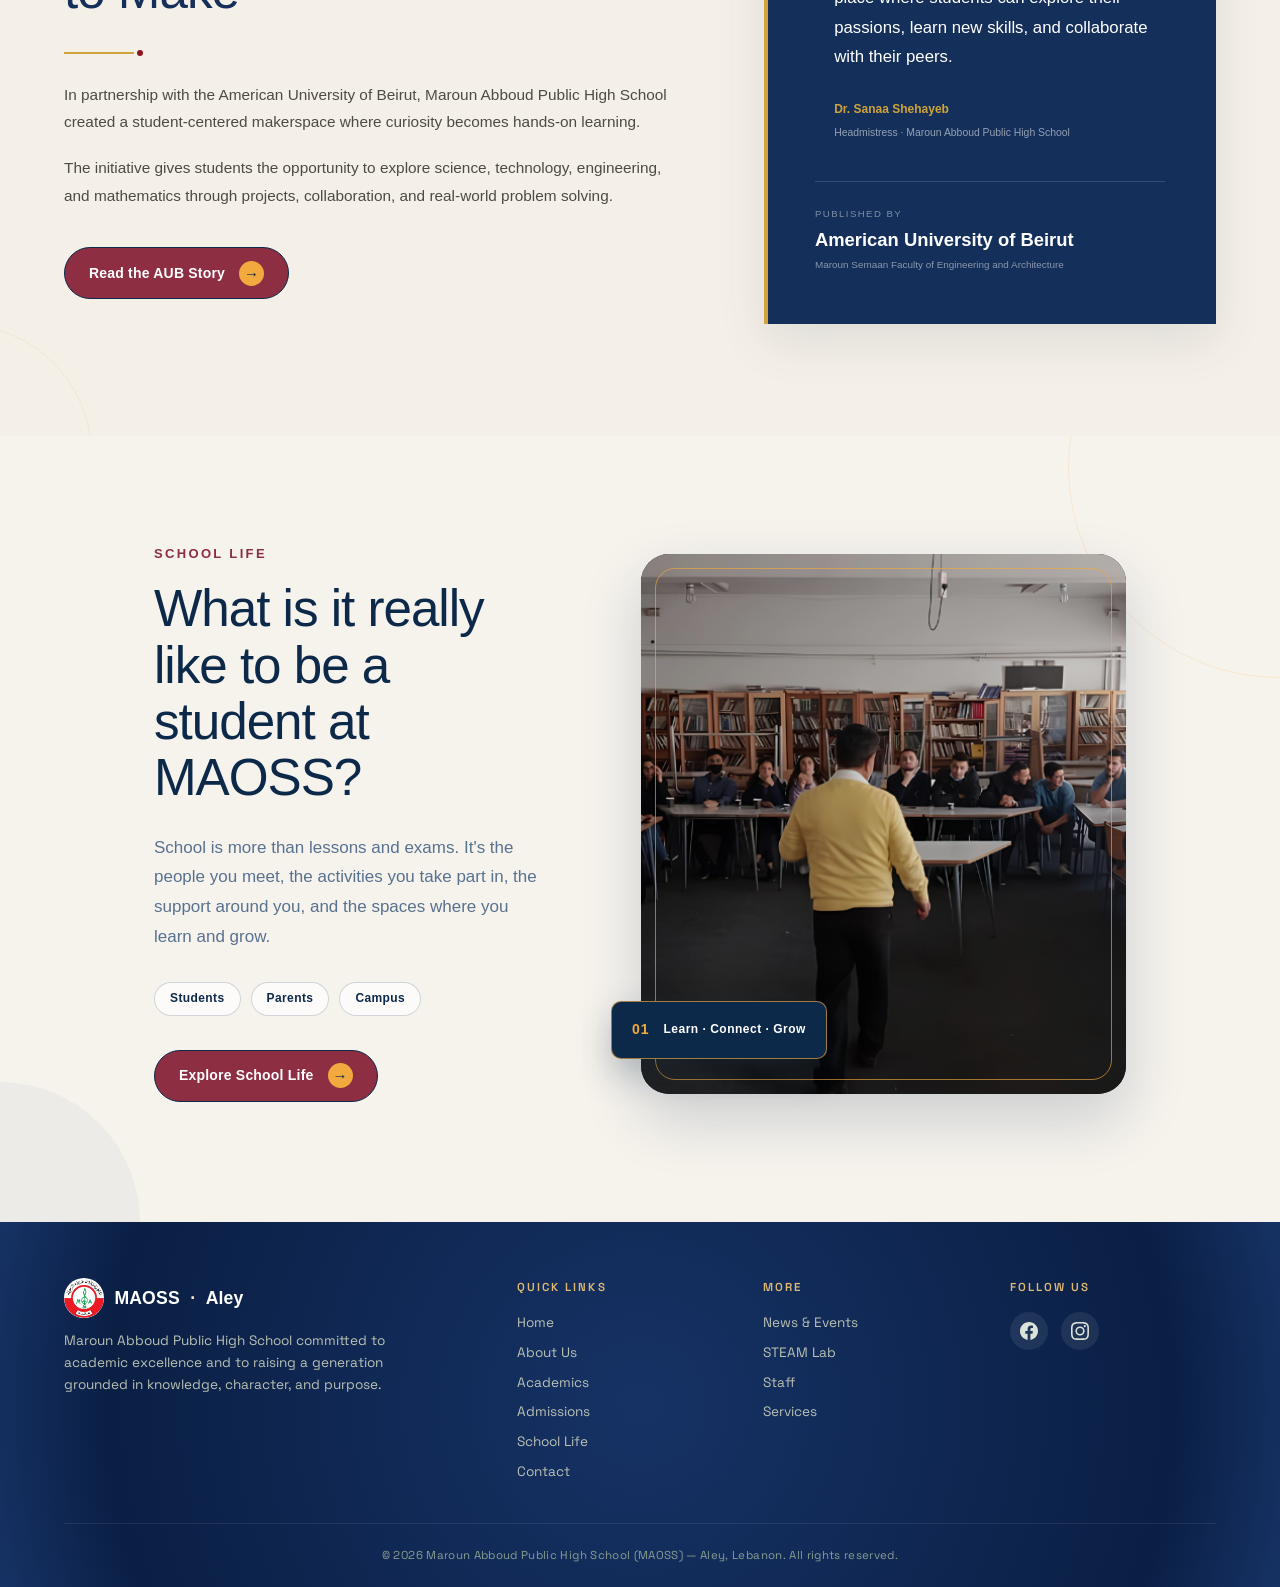
==== commit b8a5ac06: "Staff" ====
--- a/index.html
+++ b/index.html
@@ -270,15 +270,16 @@
           </h3>
 
           <p>
-           A humanities-focused pathway built around Literature, Languages, Economics, Sociology, Philosophy, and Civic Education, developing communication, analysis, and critical thinking.
+           A humanities-focused pathway built around Literature, Languages, Economics, Sociology, Philosophy, and Civic Education, developing communication, analysis, and critical thinking skills.
           </p>
 
           <div class="academic-subjects">
             <span>Literature</span>
             <span>Languages</span>
              <span>Economics</span>
+              <span>Philosophy</span>
             <span>Sociology</span>
-            <span>Philosophy</span>
+      
             <span>Civic Education</span>
           </div>
 
